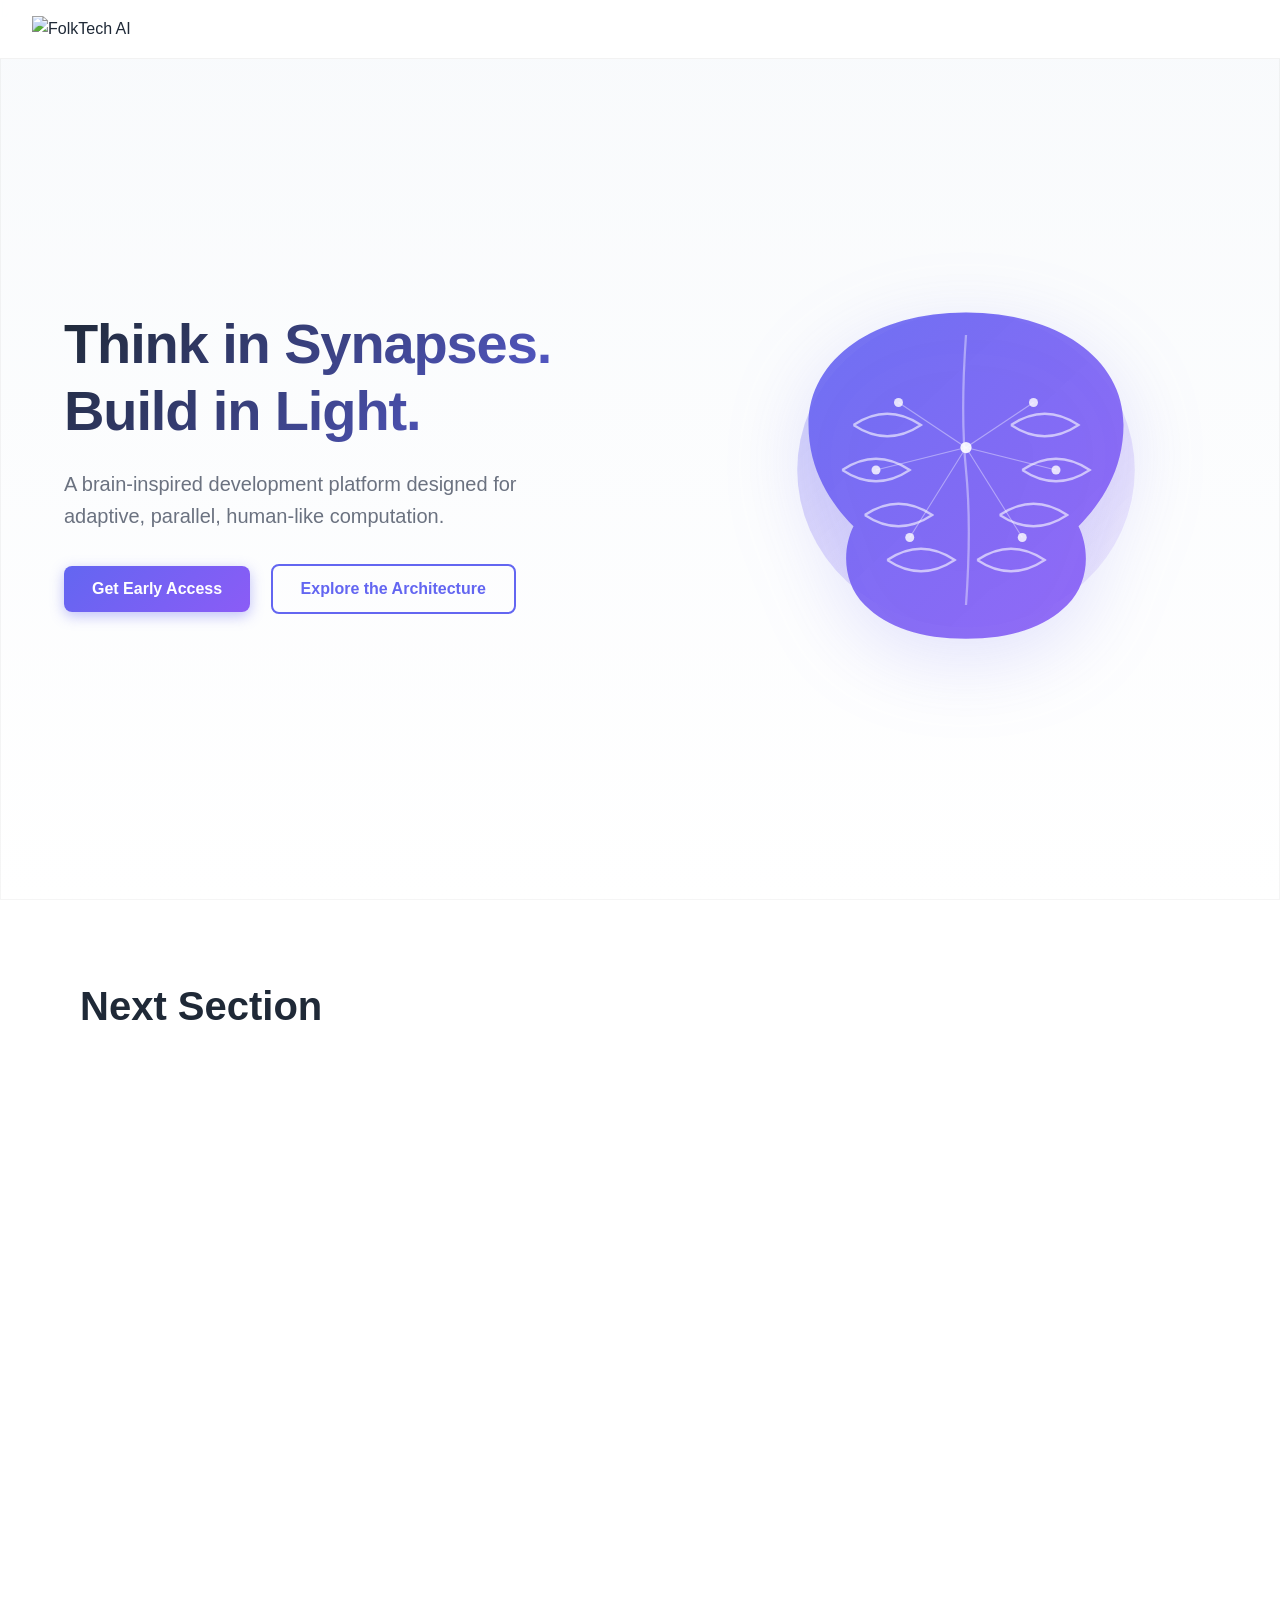
==== index.html @ 1ec1abdd "Initial setup of FolkTech AI landing page - Add index.html with hero section and navigation structur" ====
<!DOCTYPE html>
<html lang="en">
<head>
  <meta charset="UTF-8" />
  <meta name="viewport" content="width=device-width, initial-scale=1.0" />
  <title>FolkTech AI</title>

  <link rel="stylesheet" href="css/style.css">
  <link rel="stylesheet" href="css/hero-clean.css">
</head>
<body>

  <nav class="navbar">
    <img src="assets/images/logo.png" class="logo" alt="FolkTech AI">
  </nav>

  <section class="hero">
    <img
      src="assets/images/hero-bg.png"
      alt=""
      class="hero-bg-image"
    />

    <div class="hero-text">
      <h1>Think in Synapses. Build in Light.</h1>
      <p>
        A brain-inspired development platform designed for adaptive,
        parallel, human-like computation.
      </p>

      <button class="cta primary">Get Early Access</button>
      <button class="cta secondary">Explore the Architecture</button>
    </div>

    <div class="hero-brain">
      <object type="image/svg+xml" data="assets/svg/brain.svg"></object>
    </div>
  </section>

  <section style="height: 120vh; padding: 80px;">
    <h2>Next Section</h2>
  </section>

</body>
</html>
---- css/style.css ----
/* FolkTech AI - Base Styles */

* {
  margin: 0;
  padding: 0;
  box-sizing: border-box;
}

:root {
  --primary-color: #6366f1;
  --primary-hover: #4f46e5;
  --secondary-color: #8b5cf6;
  --text-color: #1f2937;
  --text-light: #6b7280;
  --bg-color: #ffffff;
  --bg-dark: #0f172a;
  --gradient-start: #6366f1;
  --gradient-end: #8b5cf6;
}

html {
  scroll-behavior: smooth;
}

body {
  font-family: -apple-system, BlinkMacSystemFont, 'Segoe UI', Roboto, Oxygen, Ubuntu, Cantarell, sans-serif;
  line-height: 1.6;
  color: var(--text-color);
  background: var(--bg-color);
}

/* Navbar */
.navbar {
  position: fixed;
  top: 0;
  left: 0;
  right: 0;
  z-index: 1000;
  padding: 1rem 2rem;
  background: rgba(255, 255, 255, 0.95);
  backdrop-filter: blur(10px);
  border-bottom: 1px solid rgba(0, 0, 0, 0.05);
}

.navbar .logo {
  height: 40px;
  width: auto;
}

/* CTA Buttons */
.cta {
  padding: 0.875rem 1.75rem;
  font-size: 1rem;
  font-weight: 600;
  border-radius: 8px;
  cursor: pointer;
  transition: all 0.2s ease;
  border: none;
}

.cta.primary {
  background: linear-gradient(135deg, var(--gradient-start), var(--gradient-end));
  color: white;
  box-shadow: 0 4px 14px rgba(99, 102, 241, 0.4);
}

.cta.primary:hover {
  transform: translateY(-2px);
  box-shadow: 0 6px 20px rgba(99, 102, 241, 0.5);
}

.cta.secondary {
  background: transparent;
  color: var(--primary-color);
  border: 2px solid var(--primary-color);
}

.cta.secondary:hover {
  background: var(--primary-color);
  color: white;
}

/* Typography */
h1 {
  font-size: 3.5rem;
  font-weight: 700;
  line-height: 1.2;
  letter-spacing: -0.02em;
}

h2 {
  font-size: 2.5rem;
  font-weight: 600;
  line-height: 1.3;
}

p {
  font-size: 1.125rem;
  color: var(--text-light);
}

/* Responsive */
@media (max-width: 768px) {
  h1 {
    font-size: 2.5rem;
  }

  h2 {
    font-size: 2rem;
  }

  .cta {
    padding: 0.75rem 1.5rem;
    font-size: 0.875rem;
  }
}
---- css/hero-clean.css ----
/* FolkTech AI - Hero Section Styles */

.hero {
  position: relative;
  min-height: 100vh;
  display: flex;
  align-items: center;
  justify-content: space-between;
  padding: 120px 5% 80px;
  overflow: hidden;
  background: linear-gradient(180deg, #f8fafc 0%, #ffffff 100%);
}

.hero-bg-image {
  position: absolute;
  top: 0;
  left: 0;
  width: 100%;
  height: 100%;
  object-fit: cover;
  opacity: 0.15;
  z-index: 0;
  pointer-events: none;
}

.hero-text {
  position: relative;
  z-index: 1;
  max-width: 600px;
  flex: 1;
}

.hero-text h1 {
  margin-bottom: 1.5rem;
  background: linear-gradient(135deg, #1f2937 0%, #6366f1 100%);
  -webkit-background-clip: text;
  -webkit-text-fill-color: transparent;
  background-clip: text;
}

.hero-text p {
  margin-bottom: 2rem;
  font-size: 1.25rem;
  max-width: 500px;
}

.hero-text .cta {
  margin-right: 1rem;
  margin-bottom: 1rem;
}

.hero-brain {
  position: relative;
  z-index: 1;
  flex: 1;
  display: flex;
  justify-content: center;
  align-items: center;
  max-width: 500px;
}

.hero-brain object {
  width: 100%;
  height: auto;
  max-width: 450px;
  filter: drop-shadow(0 20px 40px rgba(99, 102, 241, 0.2));
}

/* Responsive */
@media (max-width: 1024px) {
  .hero {
    flex-direction: column;
    text-align: center;
    padding: 100px 5% 60px;
  }

  .hero-text {
    max-width: 100%;
    margin-bottom: 3rem;
  }

  .hero-text p {
    margin-left: auto;
    margin-right: auto;
  }

  .hero-brain {
    max-width: 350px;
  }
}

@media (max-width: 768px) {
  .hero {
    min-height: auto;
    padding: 100px 5% 40px;
  }

  .hero-text h1 {
    font-size: 2.25rem;
  }

  .hero-text p {
    font-size: 1rem;
  }

  .hero-text .cta {
    display: block;
    width: 100%;
    margin-right: 0;
  }

  .hero-brain {
    max-width: 280px;
  }
}
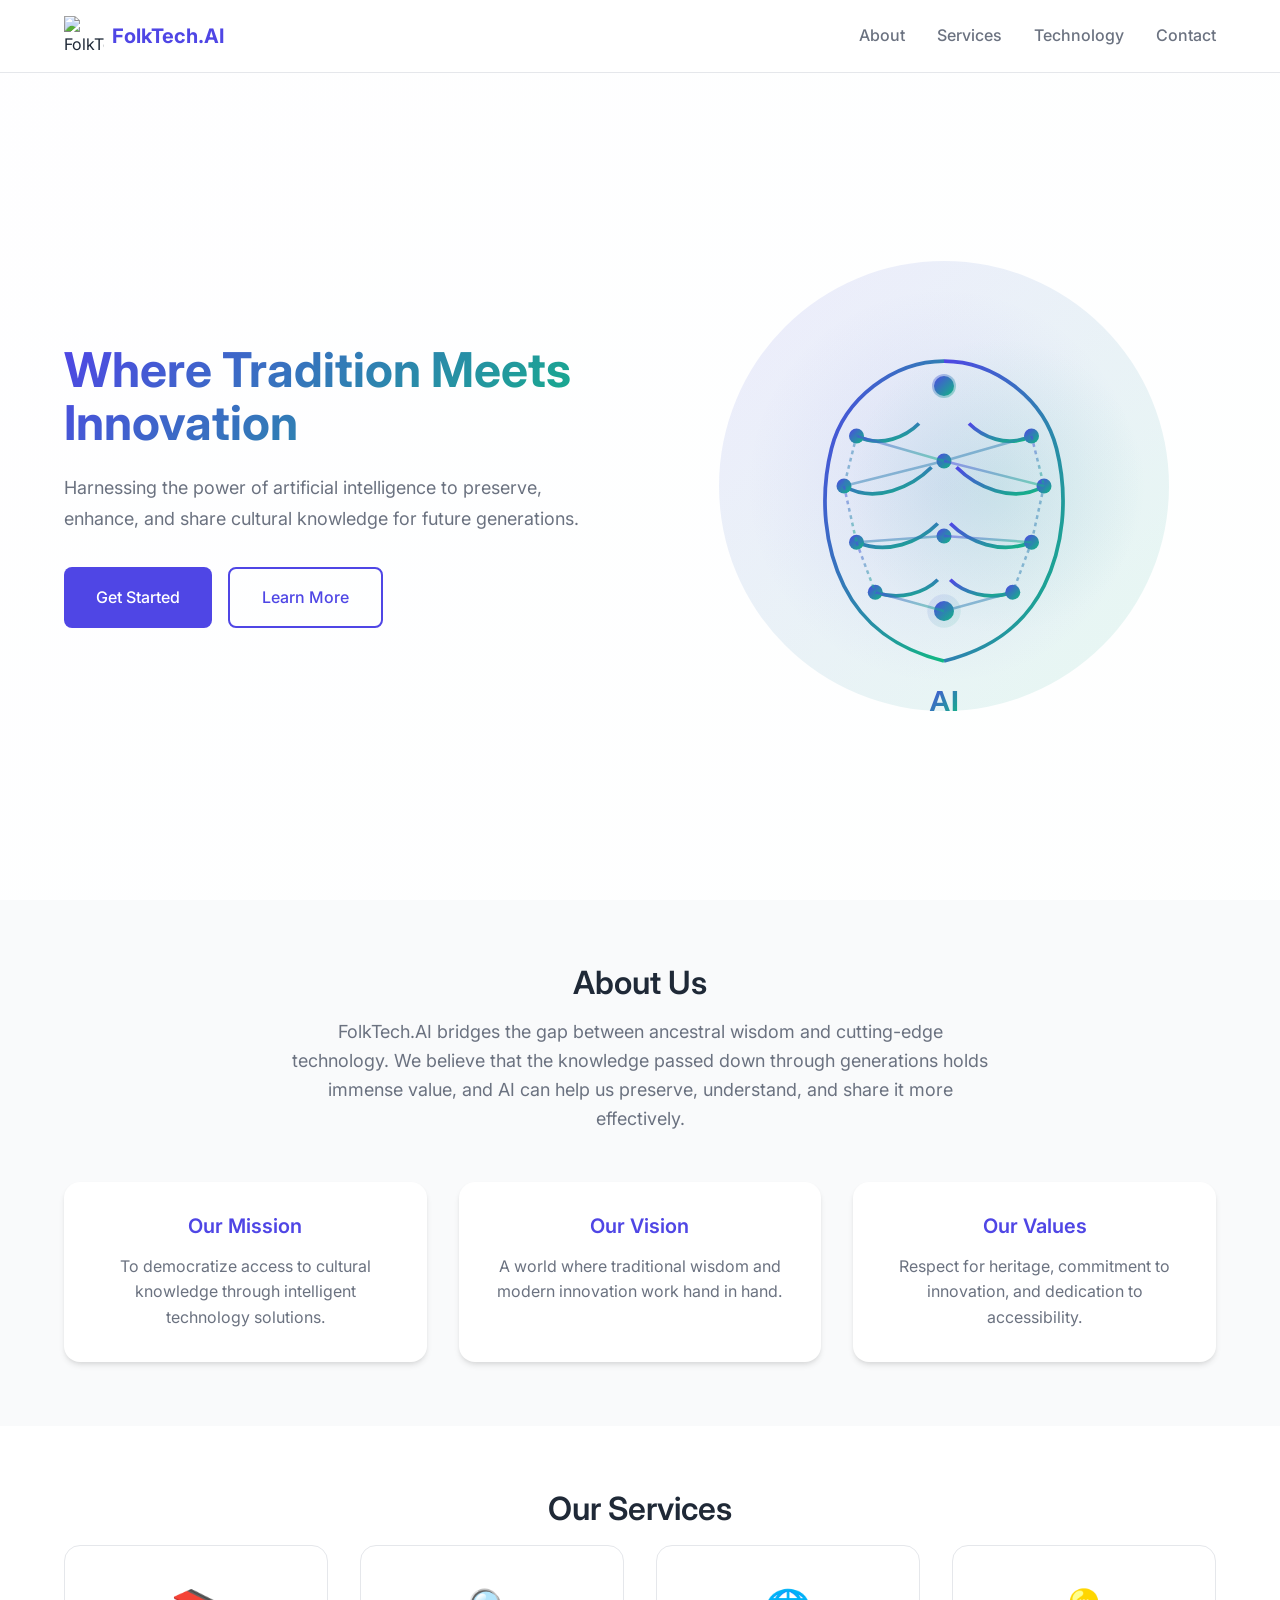
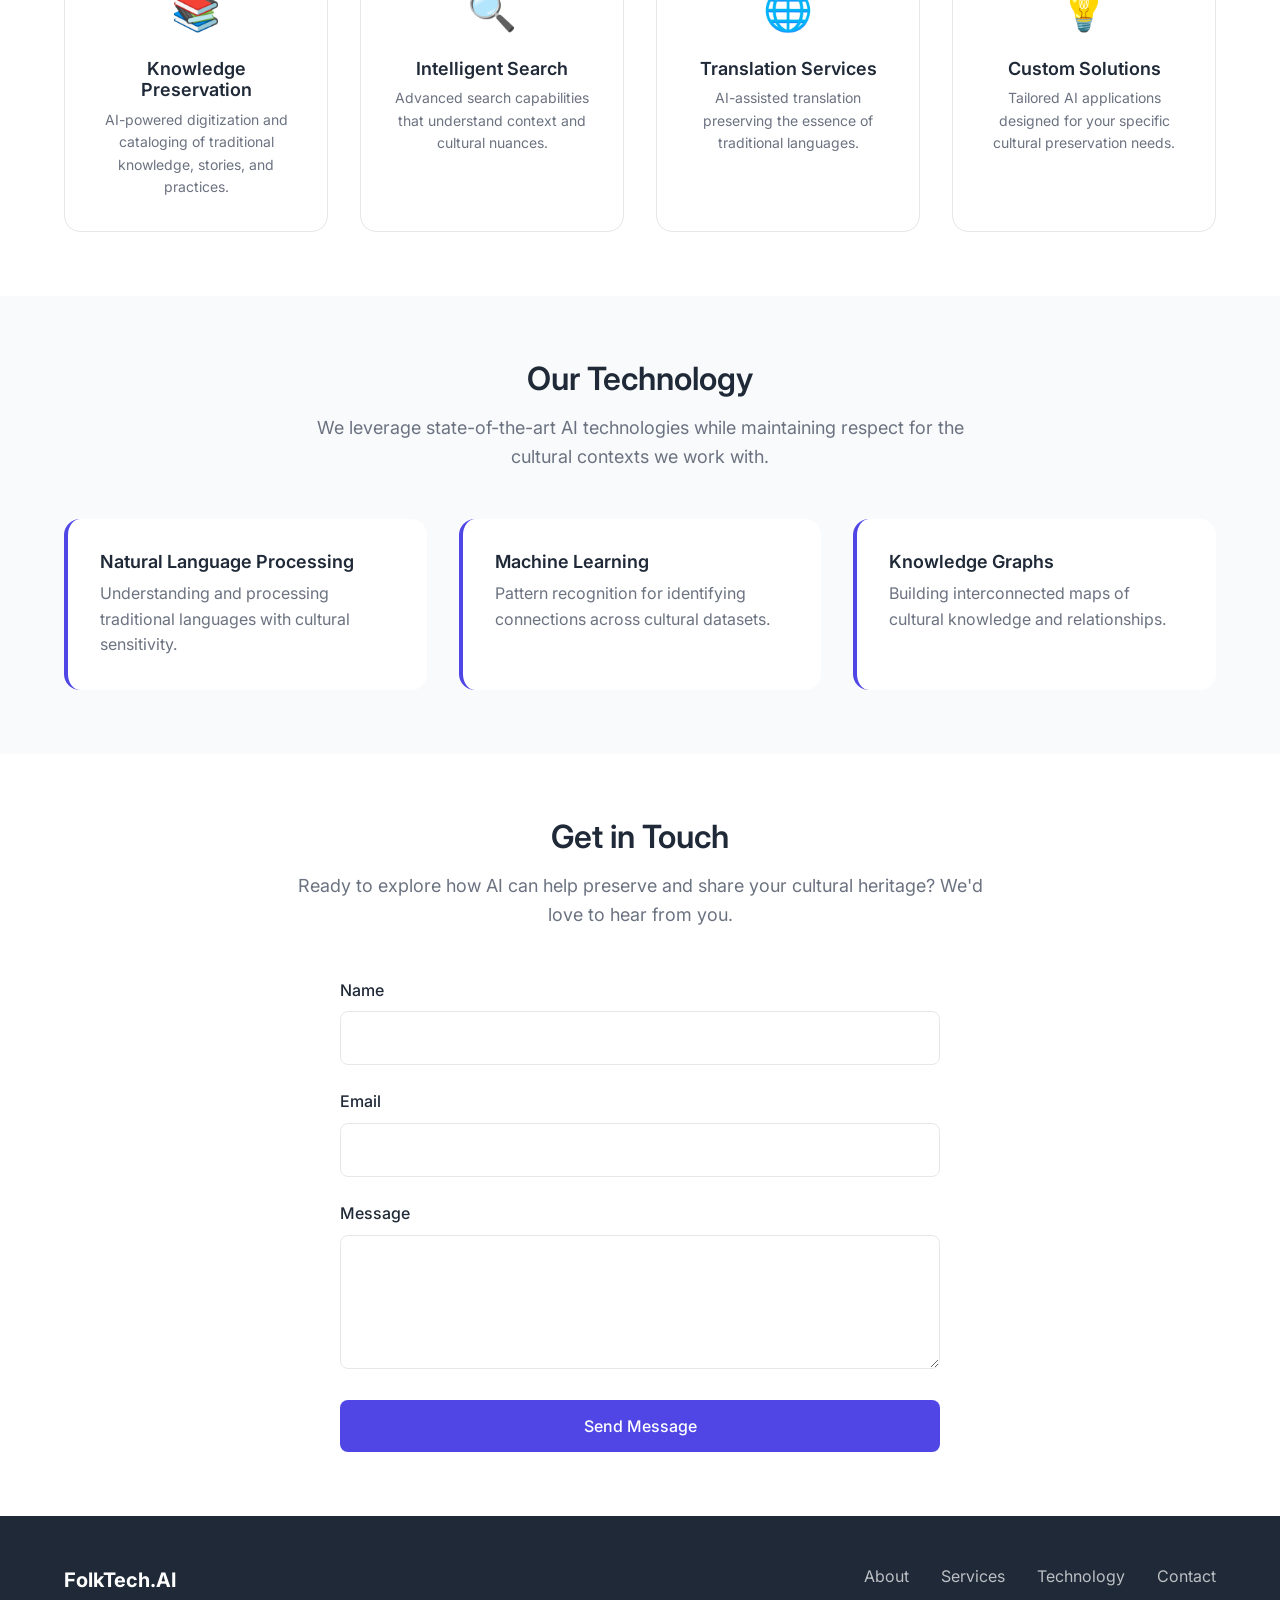
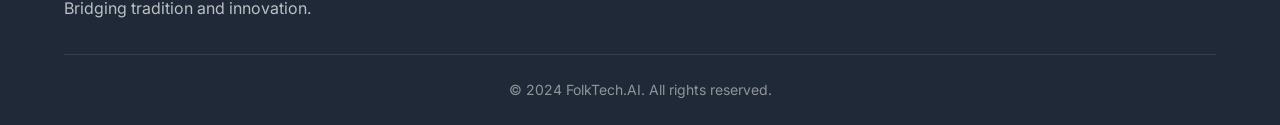
==== commit 643ebd61: "Merge Copilot branch with images and expanded site structure - Added hero-bg.png and logo.png images" ====
--- a/index.html
+++ b/index.html
@@ -1,45 +1,168 @@
 <!DOCTYPE html>
 <html lang="en">
 <head>
-  <meta charset="UTF-8" />
-  <meta name="viewport" content="width=device-width, initial-scale=1.0" />
-  <title>FolkTech AI</title>
-
-  <link rel="stylesheet" href="css/style.css">
-  <link rel="stylesheet" href="css/hero-clean.css">
+    <meta charset="UTF-8">
+    <meta name="viewport" content="width=device-width, initial-scale=1.0">
+    <meta name="description" content="FolkTech.AI - Bridging traditional wisdom with artificial intelligence">
+    <title>FolkTech.AI - Where Tradition Meets Innovation</title>
+    <link rel="stylesheet" href="css/style.css">
+    <link rel="stylesheet" href="css/hero-clean.css">
+    <link rel="preconnect" href="https://fonts.googleapis.com">
+    <link rel="preconnect" href="https://fonts.gstatic.com" crossorigin>
+    <link href="https://fonts.googleapis.com/css2?family=Inter:wght@300;400;500;600;700&display=swap" rel="stylesheet">
 </head>
 <body>
+    <header class="header">
+        <nav class="nav container">
+            <a href="/" class="logo">
+                <img src="assets/images/logo.png" alt="FolkTech.AI Logo" class="logo-img">
+                <span class="logo-text">FolkTech.AI</span>
+            </a>
+            <ul class="nav-links">
+                <li><a href="#about">About</a></li>
+                <li><a href="#services">Services</a></li>
+                <li><a href="#technology">Technology</a></li>
+                <li><a href="#contact">Contact</a></li>
+            </ul>
+            <button class="nav-toggle" aria-label="Toggle navigation">
+                <span></span>
+                <span></span>
+                <span></span>
+            </button>
+        </nav>
+    </header>
 
-  <nav class="navbar">
-    <img src="assets/images/logo.png" class="logo" alt="FolkTech AI">
-  </nav>
+    <main>
+        <section class="hero">
+            <div class="hero-bg"></div>
+            <div class="hero-content container">
+                <div class="hero-text">
+                    <h1 class="hero-title">Where Tradition Meets Innovation</h1>
+                    <p class="hero-subtitle">Harnessing the power of artificial intelligence to preserve, enhance, and share cultural knowledge for future generations.</p>
+                    <div class="hero-cta">
+                        <a href="#contact" class="btn btn-primary">Get Started</a>
+                        <a href="#about" class="btn btn-secondary">Learn More</a>
+                    </div>
+                </div>
+                <div class="hero-visual">
+                    <img src="assets/svg/brain.svg" alt="AI Brain Illustration" class="hero-illustration">
+                </div>
+            </div>
+        </section>
 
-  <section class="hero">
-    <img
-      src="assets/images/hero-bg.png"
-      alt=""
-      class="hero-bg-image"
-    />
+        <section id="about" class="section about">
+            <div class="container">
+                <h2 class="section-title">About Us</h2>
+                <p class="section-description">FolkTech.AI bridges the gap between ancestral wisdom and cutting-edge technology. We believe that the knowledge passed down through generations holds immense value, and AI can help us preserve, understand, and share it more effectively.</p>
+                <div class="about-grid">
+                    <div class="about-card">
+                        <h3>Our Mission</h3>
+                        <p>To democratize access to cultural knowledge through intelligent technology solutions.</p>
+                    </div>
+                    <div class="about-card">
+                        <h3>Our Vision</h3>
+                        <p>A world where traditional wisdom and modern innovation work hand in hand.</p>
+                    </div>
+                    <div class="about-card">
+                        <h3>Our Values</h3>
+                        <p>Respect for heritage, commitment to innovation, and dedication to accessibility.</p>
+                    </div>
+                </div>
+            </div>
+        </section>
 
-    <div class="hero-text">
-      <h1>Think in Synapses. Build in Light.</h1>
-      <p>
-        A brain-inspired development platform designed for adaptive,
-        parallel, human-like computation.
-      </p>
+        <section id="services" class="section services">
+            <div class="container">
+                <h2 class="section-title">Our Services</h2>
+                <div class="services-grid">
+                    <div class="service-card">
+                        <div class="service-icon">📚</div>
+                        <h3>Knowledge Preservation</h3>
+                        <p>AI-powered digitization and cataloging of traditional knowledge, stories, and practices.</p>
+                    </div>
+                    <div class="service-card">
+                        <div class="service-icon">🔍</div>
+                        <h3>Intelligent Search</h3>
+                        <p>Advanced search capabilities that understand context and cultural nuances.</p>
+                    </div>
+                    <div class="service-card">
+                        <div class="service-icon">🌐</div>
+                        <h3>Translation Services</h3>
+                        <p>AI-assisted translation preserving the essence of traditional languages.</p>
+                    </div>
+                    <div class="service-card">
+                        <div class="service-icon">💡</div>
+                        <h3>Custom Solutions</h3>
+                        <p>Tailored AI applications designed for your specific cultural preservation needs.</p>
+                    </div>
+                </div>
+            </div>
+        </section>
 
-      <button class="cta primary">Get Early Access</button>
-      <button class="cta secondary">Explore the Architecture</button>
-    </div>
+        <section id="technology" class="section technology">
+            <div class="container">
+                <h2 class="section-title">Our Technology</h2>
+                <p class="section-description">We leverage state-of-the-art AI technologies while maintaining respect for the cultural contexts we work with.</p>
+                <div class="tech-features">
+                    <div class="tech-feature">
+                        <h3>Natural Language Processing</h3>
+                        <p>Understanding and processing traditional languages with cultural sensitivity.</p>
+                    </div>
+                    <div class="tech-feature">
+                        <h3>Machine Learning</h3>
+                        <p>Pattern recognition for identifying connections across cultural datasets.</p>
+                    </div>
+                    <div class="tech-feature">
+                        <h3>Knowledge Graphs</h3>
+                        <p>Building interconnected maps of cultural knowledge and relationships.</p>
+                    </div>
+                </div>
+            </div>
+        </section>
 
-    <div class="hero-brain">
-      <object type="image/svg+xml" data="assets/svg/brain.svg"></object>
-    </div>
-  </section>
+        <section id="contact" class="section contact">
+            <div class="container">
+                <h2 class="section-title">Get in Touch</h2>
+                <p class="section-description">Ready to explore how AI can help preserve and share your cultural heritage? We'd love to hear from you.</p>
+                <form class="contact-form" id="contactForm">
+                    <div class="form-group">
+                        <label for="name">Name</label>
+                        <input type="text" id="name" name="name" required>
+                    </div>
+                    <div class="form-group">
+                        <label for="email">Email</label>
+                        <input type="email" id="email" name="email" required>
+                    </div>
+                    <div class="form-group">
+                        <label for="message">Message</label>
+                        <textarea id="message" name="message" rows="5" required></textarea>
+                    </div>
+                    <button type="submit" class="btn btn-primary">Send Message</button>
+                </form>
+            </div>
+        </section>
+    </main>
 
-  <section style="height: 120vh; padding: 80px;">
-    <h2>Next Section</h2>
-  </section>
+    <footer class="footer">
+        <div class="container">
+            <div class="footer-content">
+                <div class="footer-brand">
+                    <span class="logo-text">FolkTech.AI</span>
+                    <p>Bridging tradition and innovation.</p>
+                </div>
+                <div class="footer-links">
+                    <a href="#about">About</a>
+                    <a href="#services">Services</a>
+                    <a href="#technology">Technology</a>
+                    <a href="#contact">Contact</a>
+                </div>
+            </div>
+            <div class="footer-bottom">
+                <p>&copy; 2024 FolkTech.AI. All rights reserved.</p>
+            </div>
+        </div>
+    </footer>
 
+    <script src="js/main.js"></script>
 </body>
 </html>
--- a/css/style.css
+++ b/css/style.css
@@ -1,116 +1,485 @@
-/* FolkTech AI - Base Styles */
-
-* {
-  margin: 0;
-  padding: 0;
-  box-sizing: border-box;
-}
-
+/* ========================================
+   CSS Variables & Reset
+   ======================================== */
 :root {
-  --primary-color: #6366f1;
-  --primary-hover: #4f46e5;
-  --secondary-color: #8b5cf6;
-  --text-color: #1f2937;
-  --text-light: #6b7280;
-  --bg-color: #ffffff;
-  --bg-dark: #0f172a;
-  --gradient-start: #6366f1;
-  --gradient-end: #8b5cf6;
+    --color-primary: #4F46E5;
+    --color-primary-dark: #4338CA;
+    --color-secondary: #10B981;
+    --color-accent: #F59E0B;
+    --color-text: #1F2937;
+    --color-text-light: #6B7280;
+    --color-background: #FFFFFF;
+    --color-background-alt: #F9FAFB;
+    --color-border: #E5E7EB;
+
+    --font-family: 'Inter', -apple-system, BlinkMacSystemFont, 'Segoe UI', Roboto, sans-serif;
+    --font-size-base: 16px;
+    --font-size-sm: 0.875rem;
+    --font-size-lg: 1.125rem;
+    --font-size-xl: 1.25rem;
+    --font-size-2xl: 1.5rem;
+    --font-size-3xl: 2rem;
+    --font-size-4xl: 2.5rem;
+    --font-size-5xl: 3rem;
+
+    --spacing-xs: 0.25rem;
+    --spacing-sm: 0.5rem;
+    --spacing-md: 1rem;
+    --spacing-lg: 1.5rem;
+    --spacing-xl: 2rem;
+    --spacing-2xl: 3rem;
+    --spacing-3xl: 4rem;
+
+    --border-radius-sm: 0.25rem;
+    --border-radius-md: 0.5rem;
+    --border-radius-lg: 1rem;
+    --border-radius-full: 9999px;
+
+    --shadow-sm: 0 1px 2px 0 rgba(0, 0, 0, 0.05);
+    --shadow-md: 0 4px 6px -1px rgba(0, 0, 0, 0.1), 0 2px 4px -1px rgba(0, 0, 0, 0.06);
+    --shadow-lg: 0 10px 15px -3px rgba(0, 0, 0, 0.1), 0 4px 6px -2px rgba(0, 0, 0, 0.05);
+    --shadow-xl: 0 20px 25px -5px rgba(0, 0, 0, 0.1), 0 10px 10px -5px rgba(0, 0, 0, 0.04);
+
+    --transition-fast: 150ms ease;
+    --transition-normal: 250ms ease;
+    --transition-slow: 350ms ease;
+
+    --max-width: 1200px;
+}
+
+/* Reset */
+*,
+*::before,
+*::after {
+    box-sizing: border-box;
+    margin: 0;
+    padding: 0;
 }
 
 html {
-  scroll-behavior: smooth;
+    font-size: var(--font-size-base);
+    scroll-behavior: smooth;
 }
 
 body {
-  font-family: -apple-system, BlinkMacSystemFont, 'Segoe UI', Roboto, Oxygen, Ubuntu, Cantarell, sans-serif;
-  line-height: 1.6;
-  color: var(--text-color);
-  background: var(--bg-color);
-}
-
-/* Navbar */
-.navbar {
-  position: fixed;
-  top: 0;
-  left: 0;
-  right: 0;
-  z-index: 1000;
-  padding: 1rem 2rem;
-  background: rgba(255, 255, 255, 0.95);
-  backdrop-filter: blur(10px);
-  border-bottom: 1px solid rgba(0, 0, 0, 0.05);
-}
-
-.navbar .logo {
-  height: 40px;
-  width: auto;
-}
-
-/* CTA Buttons */
-.cta {
-  padding: 0.875rem 1.75rem;
-  font-size: 1rem;
-  font-weight: 600;
-  border-radius: 8px;
-  cursor: pointer;
-  transition: all 0.2s ease;
-  border: none;
-}
-
-.cta.primary {
-  background: linear-gradient(135deg, var(--gradient-start), var(--gradient-end));
-  color: white;
-  box-shadow: 0 4px 14px rgba(99, 102, 241, 0.4);
-}
-
-.cta.primary:hover {
-  transform: translateY(-2px);
-  box-shadow: 0 6px 20px rgba(99, 102, 241, 0.5);
-}
-
-.cta.secondary {
-  background: transparent;
-  color: var(--primary-color);
-  border: 2px solid var(--primary-color);
-}
-
-.cta.secondary:hover {
-  background: var(--primary-color);
-  color: white;
-}
-
-/* Typography */
-h1 {
-  font-size: 3.5rem;
-  font-weight: 700;
-  line-height: 1.2;
-  letter-spacing: -0.02em;
-}
-
-h2 {
-  font-size: 2.5rem;
-  font-weight: 600;
-  line-height: 1.3;
-}
-
-p {
-  font-size: 1.125rem;
-  color: var(--text-light);
-}
-
-/* Responsive */
+    font-family: var(--font-family);
+    color: var(--color-text);
+    background-color: var(--color-background);
+    line-height: 1.6;
+    -webkit-font-smoothing: antialiased;
+    -moz-osx-font-smoothing: grayscale;
+}
+
+img {
+    max-width: 100%;
+    height: auto;
+    display: block;
+}
+
+a {
+    color: inherit;
+    text-decoration: none;
+}
+
+ul {
+    list-style: none;
+}
+
+button {
+    font-family: inherit;
+    cursor: pointer;
+    border: none;
+    background: none;
+}
+
+input,
+textarea {
+    font-family: inherit;
+    font-size: inherit;
+}
+
+/* ========================================
+   Layout
+   ======================================== */
+.container {
+    width: 100%;
+    max-width: var(--max-width);
+    margin: 0 auto;
+    padding: 0 var(--spacing-lg);
+}
+
+.section {
+    padding: var(--spacing-3xl) 0;
+}
+
+/* ========================================
+   Typography
+   ======================================== */
+h1, h2, h3, h4, h5, h6 {
+    font-weight: 600;
+    line-height: 1.2;
+    color: var(--color-text);
+}
+
+.section-title {
+    font-size: var(--font-size-3xl);
+    text-align: center;
+    margin-bottom: var(--spacing-md);
+}
+
+.section-description {
+    font-size: var(--font-size-lg);
+    color: var(--color-text-light);
+    text-align: center;
+    max-width: 700px;
+    margin: 0 auto var(--spacing-2xl);
+}
+
+/* ========================================
+   Header & Navigation
+   ======================================== */
+.header {
+    position: fixed;
+    top: 0;
+    left: 0;
+    right: 0;
+    background-color: rgba(255, 255, 255, 0.95);
+    backdrop-filter: blur(10px);
+    z-index: 1000;
+    border-bottom: 1px solid var(--color-border);
+}
+
+.nav {
+    display: flex;
+    align-items: center;
+    justify-content: space-between;
+    height: 72px;
+}
+
+.logo {
+    display: flex;
+    align-items: center;
+    gap: var(--spacing-sm);
+}
+
+.logo-img {
+    width: 40px;
+    height: 40px;
+}
+
+.logo-text {
+    font-size: var(--font-size-xl);
+    font-weight: 700;
+    color: var(--color-primary);
+}
+
+.nav-links {
+    display: flex;
+    gap: var(--spacing-xl);
+}
+
+.nav-links a {
+    font-weight: 500;
+    color: var(--color-text-light);
+    transition: color var(--transition-fast);
+}
+
+.nav-links a:hover {
+    color: var(--color-primary);
+}
+
+.nav-toggle {
+    display: none;
+    flex-direction: column;
+    gap: 5px;
+    padding: var(--spacing-sm);
+}
+
+.nav-toggle span {
+    display: block;
+    width: 24px;
+    height: 2px;
+    background-color: var(--color-text);
+    transition: all var(--transition-fast);
+}
+
+/* ========================================
+   Buttons
+   ======================================== */
+.btn {
+    display: inline-flex;
+    align-items: center;
+    justify-content: center;
+    padding: var(--spacing-sm) var(--spacing-lg);
+    font-size: var(--font-size-base);
+    font-weight: 500;
+    border-radius: var(--border-radius-md);
+    transition: all var(--transition-fast);
+}
+
+.btn-primary {
+    background-color: var(--color-primary);
+    color: white;
+}
+
+.btn-primary:hover {
+    background-color: var(--color-primary-dark);
+    transform: translateY(-1px);
+    box-shadow: var(--shadow-md);
+}
+
+.btn-secondary {
+    background-color: transparent;
+    color: var(--color-primary);
+    border: 2px solid var(--color-primary);
+}
+
+.btn-secondary:hover {
+    background-color: var(--color-primary);
+    color: white;
+}
+
+/* ========================================
+   About Section
+   ======================================== */
+.about {
+    background-color: var(--color-background-alt);
+}
+
+.about-grid {
+    display: grid;
+    grid-template-columns: repeat(auto-fit, minmax(280px, 1fr));
+    gap: var(--spacing-xl);
+}
+
+.about-card {
+    background-color: var(--color-background);
+    padding: var(--spacing-xl);
+    border-radius: var(--border-radius-lg);
+    box-shadow: var(--shadow-md);
+    text-align: center;
+}
+
+.about-card h3 {
+    font-size: var(--font-size-xl);
+    margin-bottom: var(--spacing-md);
+    color: var(--color-primary);
+}
+
+.about-card p {
+    color: var(--color-text-light);
+}
+
+/* ========================================
+   Services Section
+   ======================================== */
+.services-grid {
+    display: grid;
+    grid-template-columns: repeat(auto-fit, minmax(250px, 1fr));
+    gap: var(--spacing-xl);
+}
+
+.service-card {
+    padding: var(--spacing-xl);
+    border-radius: var(--border-radius-lg);
+    border: 1px solid var(--color-border);
+    text-align: center;
+    transition: all var(--transition-normal);
+}
+
+.service-card:hover {
+    border-color: var(--color-primary);
+    box-shadow: var(--shadow-lg);
+    transform: translateY(-4px);
+}
+
+.service-icon {
+    font-size: var(--font-size-4xl);
+    margin-bottom: var(--spacing-md);
+}
+
+.service-card h3 {
+    font-size: var(--font-size-lg);
+    margin-bottom: var(--spacing-sm);
+}
+
+.service-card p {
+    font-size: var(--font-size-sm);
+    color: var(--color-text-light);
+}
+
+/* ========================================
+   Technology Section
+   ======================================== */
+.technology {
+    background-color: var(--color-background-alt);
+}
+
+.tech-features {
+    display: grid;
+    grid-template-columns: repeat(auto-fit, minmax(300px, 1fr));
+    gap: var(--spacing-xl);
+}
+
+.tech-feature {
+    padding: var(--spacing-xl);
+    background-color: var(--color-background);
+    border-radius: var(--border-radius-lg);
+    border-left: 4px solid var(--color-primary);
+}
+
+.tech-feature h3 {
+    font-size: var(--font-size-lg);
+    margin-bottom: var(--spacing-sm);
+}
+
+.tech-feature p {
+    color: var(--color-text-light);
+}
+
+/* ========================================
+   Contact Section
+   ======================================== */
+.contact-form {
+    max-width: 600px;
+    margin: 0 auto;
+}
+
+.form-group {
+    margin-bottom: var(--spacing-lg);
+}
+
+.form-group label {
+    display: block;
+    font-weight: 500;
+    margin-bottom: var(--spacing-sm);
+}
+
+.form-group input,
+.form-group textarea {
+    width: 100%;
+    padding: var(--spacing-md);
+    border: 1px solid var(--color-border);
+    border-radius: var(--border-radius-md);
+    transition: border-color var(--transition-fast), box-shadow var(--transition-fast);
+}
+
+.form-group input:focus,
+.form-group textarea:focus {
+    outline: none;
+    border-color: var(--color-primary);
+    box-shadow: 0 0 0 3px rgba(79, 70, 229, 0.1);
+}
+
+.contact-form .btn {
+    width: 100%;
+    padding: var(--spacing-md);
+}
+
+/* ========================================
+   Footer
+   ======================================== */
+.footer {
+    background-color: var(--color-text);
+    color: white;
+    padding: var(--spacing-2xl) 0 var(--spacing-lg);
+}
+
+.footer-content {
+    display: flex;
+    justify-content: space-between;
+    align-items: flex-start;
+    flex-wrap: wrap;
+    gap: var(--spacing-xl);
+    padding-bottom: var(--spacing-xl);
+    border-bottom: 1px solid rgba(255, 255, 255, 0.1);
+}
+
+.footer-brand .logo-text {
+    color: white;
+    margin-bottom: var(--spacing-sm);
+}
+
+.footer-brand p {
+    color: rgba(255, 255, 255, 0.7);
+}
+
+.footer-links {
+    display: flex;
+    gap: var(--spacing-xl);
+}
+
+.footer-links a {
+    color: rgba(255, 255, 255, 0.7);
+    transition: color var(--transition-fast);
+}
+
+.footer-links a:hover {
+    color: white;
+}
+
+.footer-bottom {
+    padding-top: var(--spacing-lg);
+    text-align: center;
+    color: rgba(255, 255, 255, 0.5);
+    font-size: var(--font-size-sm);
+}
+
+/* ========================================
+   Responsive Design
+   ======================================== */
 @media (max-width: 768px) {
-  h1 {
-    font-size: 2.5rem;
-  }
-
-  h2 {
-    font-size: 2rem;
-  }
-
-  .cta {
-    padding: 0.75rem 1.5rem;
-    font-size: 0.875rem;
-  }
-}
+    :root {
+        --font-size-3xl: 1.75rem;
+        --font-size-4xl: 2rem;
+        --font-size-5xl: 2.5rem;
+    }
+
+    .nav-links {
+        display: none;
+        position: absolute;
+        top: 100%;
+        left: 0;
+        right: 0;
+        flex-direction: column;
+        background-color: white;
+        padding: var(--spacing-lg);
+        gap: var(--spacing-md);
+        border-bottom: 1px solid var(--color-border);
+    }
+
+    .nav-links.active {
+        display: flex;
+    }
+
+    .nav-toggle {
+        display: flex;
+    }
+
+    .footer-content {
+        flex-direction: column;
+        text-align: center;
+    }
+
+    .footer-links {
+        justify-content: center;
+    }
+}
+
+@media (max-width: 480px) {
+    .container {
+        padding: 0 var(--spacing-md);
+    }
+
+    .section {
+        padding: var(--spacing-2xl) 0;
+    }
+
+    .hero-cta {
+        flex-direction: column;
+    }
+
+    .hero-cta .btn {
+        width: 100%;
+    }
+}
--- a/css/hero-clean.css
+++ b/css/hero-clean.css
@@ -1,115 +1,192 @@
-/* FolkTech AI - Hero Section Styles */
+/* ========================================
+   Hero Section - Clean Design
+   ======================================== */
 
 .hero {
-  position: relative;
-  min-height: 100vh;
-  display: flex;
-  align-items: center;
-  justify-content: space-between;
-  padding: 120px 5% 80px;
-  overflow: hidden;
-  background: linear-gradient(180deg, #f8fafc 0%, #ffffff 100%);
+    position: relative;
+    min-height: 100vh;
+    display: flex;
+    align-items: center;
+    padding-top: 72px; /* Header height */
+    overflow: hidden;
 }
 
-.hero-bg-image {
-  position: absolute;
-  top: 0;
-  left: 0;
-  width: 100%;
-  height: 100%;
-  object-fit: cover;
-  opacity: 0.15;
-  z-index: 0;
-  pointer-events: none;
+.hero-bg {
+    position: absolute;
+    top: 0;
+    left: 0;
+    right: 0;
+    bottom: 0;
+    background-image: url('../assets/images/hero-bg.png');
+    background-size: cover;
+    background-position: center;
+    background-repeat: no-repeat;
+    opacity: 0.1;
+    z-index: -1;
+}
+
+.hero-bg::before {
+    content: '';
+    position: absolute;
+    top: 0;
+    left: 0;
+    right: 0;
+    bottom: 0;
+    background: linear-gradient(
+        135deg,
+        rgba(79, 70, 229, 0.05) 0%,
+        rgba(16, 185, 129, 0.05) 100%
+    );
+}
+
+.hero-content {
+    display: grid;
+    grid-template-columns: 1fr 1fr;
+    gap: var(--spacing-3xl);
+    align-items: center;
 }
 
 .hero-text {
-  position: relative;
-  z-index: 1;
-  max-width: 600px;
-  flex: 1;
+    max-width: 600px;
 }
 
-.hero-text h1 {
-  margin-bottom: 1.5rem;
-  background: linear-gradient(135deg, #1f2937 0%, #6366f1 100%);
-  -webkit-background-clip: text;
-  -webkit-text-fill-color: transparent;
-  background-clip: text;
+.hero-title {
+    font-size: var(--font-size-5xl);
+    font-weight: 700;
+    line-height: 1.1;
+    margin-bottom: var(--spacing-lg);
+    background: linear-gradient(135deg, var(--color-primary) 0%, var(--color-secondary) 100%);
+    -webkit-background-clip: text;
+    -webkit-text-fill-color: transparent;
+    background-clip: text;
 }
 
-.hero-text p {
-  margin-bottom: 2rem;
-  font-size: 1.25rem;
-  max-width: 500px;
+.hero-subtitle {
+    font-size: var(--font-size-lg);
+    color: var(--color-text-light);
+    margin-bottom: var(--spacing-xl);
+    line-height: 1.7;
 }
 
-.hero-text .cta {
-  margin-right: 1rem;
-  margin-bottom: 1rem;
+.hero-cta {
+    display: flex;
+    gap: var(--spacing-md);
+    flex-wrap: wrap;
 }
 
-.hero-brain {
-  position: relative;
-  z-index: 1;
-  flex: 1;
-  display: flex;
-  justify-content: center;
-  align-items: center;
-  max-width: 500px;
+.hero-cta .btn {
+    padding: var(--spacing-md) var(--spacing-xl);
+    font-size: var(--font-size-base);
 }
 
-.hero-brain object {
-  width: 100%;
-  height: auto;
-  max-width: 450px;
-  filter: drop-shadow(0 20px 40px rgba(99, 102, 241, 0.2));
+/* Hero Visual */
+.hero-visual {
+    display: flex;
+    justify-content: center;
+    align-items: center;
+    position: relative;
 }
 
-/* Responsive */
-@media (max-width: 1024px) {
-  .hero {
-    flex-direction: column;
-    text-align: center;
-    padding: 100px 5% 60px;
-  }
+.hero-illustration {
+    width: 100%;
+    max-width: 500px;
+    height: auto;
+    animation: float 6s ease-in-out infinite;
+}
 
-  .hero-text {
-    max-width: 100%;
-    margin-bottom: 3rem;
-  }
+@keyframes float {
+    0%, 100% {
+        transform: translateY(0);
+    }
+    50% {
+        transform: translateY(-20px);
+    }
+}
 
-  .hero-text p {
-    margin-left: auto;
-    margin-right: auto;
-  }
+/* Decorative Elements */
+.hero-visual::before {
+    content: '';
+    position: absolute;
+    width: 400px;
+    height: 400px;
+    border-radius: 50%;
+    background: radial-gradient(
+        circle,
+        rgba(79, 70, 229, 0.1) 0%,
+        transparent 70%
+    );
+    z-index: -1;
+}
 
-  .hero-brain {
-    max-width: 350px;
-  }
+.hero-visual::after {
+    content: '';
+    position: absolute;
+    width: 300px;
+    height: 300px;
+    border-radius: 50%;
+    background: radial-gradient(
+        circle,
+        rgba(16, 185, 129, 0.1) 0%,
+        transparent 70%
+    );
+    top: 50%;
+    left: 60%;
+    transform: translate(-50%, -50%);
+    z-index: -1;
+}
+
+/* Responsive Adjustments */
+@media (max-width: 992px) {
+    .hero-content {
+        grid-template-columns: 1fr;
+        text-align: center;
+        gap: var(--spacing-2xl);
+    }
+
+    .hero-text {
+        max-width: 100%;
+        order: 1;
+    }
+
+    .hero-visual {
+        order: 0;
+    }
+
+    .hero-illustration {
+        max-width: 350px;
+    }
+
+    .hero-cta {
+        justify-content: center;
+    }
 }
 
 @media (max-width: 768px) {
-  .hero {
-    min-height: auto;
-    padding: 100px 5% 40px;
-  }
+    .hero {
+        min-height: auto;
+        padding-top: calc(72px + var(--spacing-2xl));
+        padding-bottom: var(--spacing-2xl);
+    }
 
-  .hero-text h1 {
-    font-size: 2.25rem;
-  }
+    .hero-title {
+        font-size: var(--font-size-4xl);
+    }
 
-  .hero-text p {
-    font-size: 1rem;
-  }
+    .hero-illustration {
+        max-width: 280px;
+    }
+}
 
-  .hero-text .cta {
-    display: block;
-    width: 100%;
-    margin-right: 0;
-  }
+@media (max-width: 480px) {
+    .hero-title {
+        font-size: var(--font-size-3xl);
+    }
 
-  .hero-brain {
-    max-width: 280px;
-  }
+    .hero-subtitle {
+        font-size: var(--font-size-base);
+    }
+
+    .hero-illustration {
+        max-width: 220px;
+    }
 }
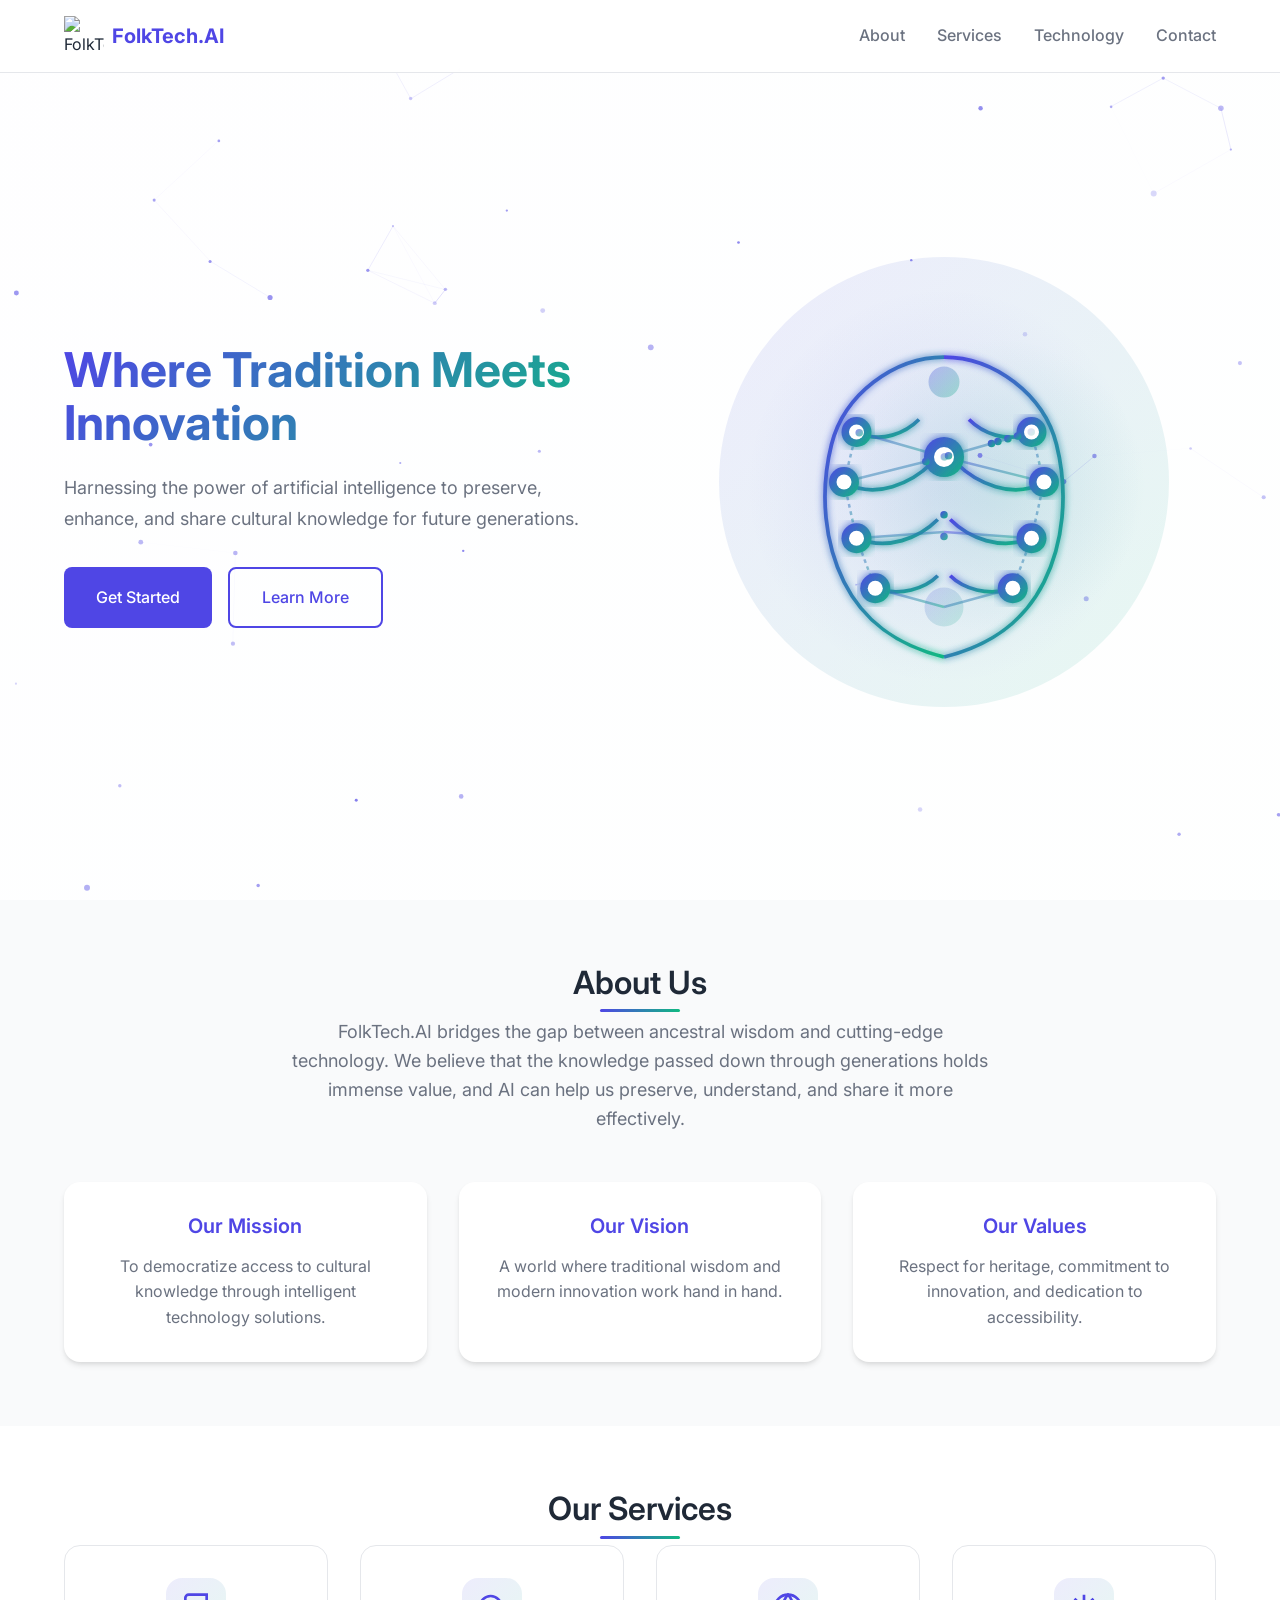
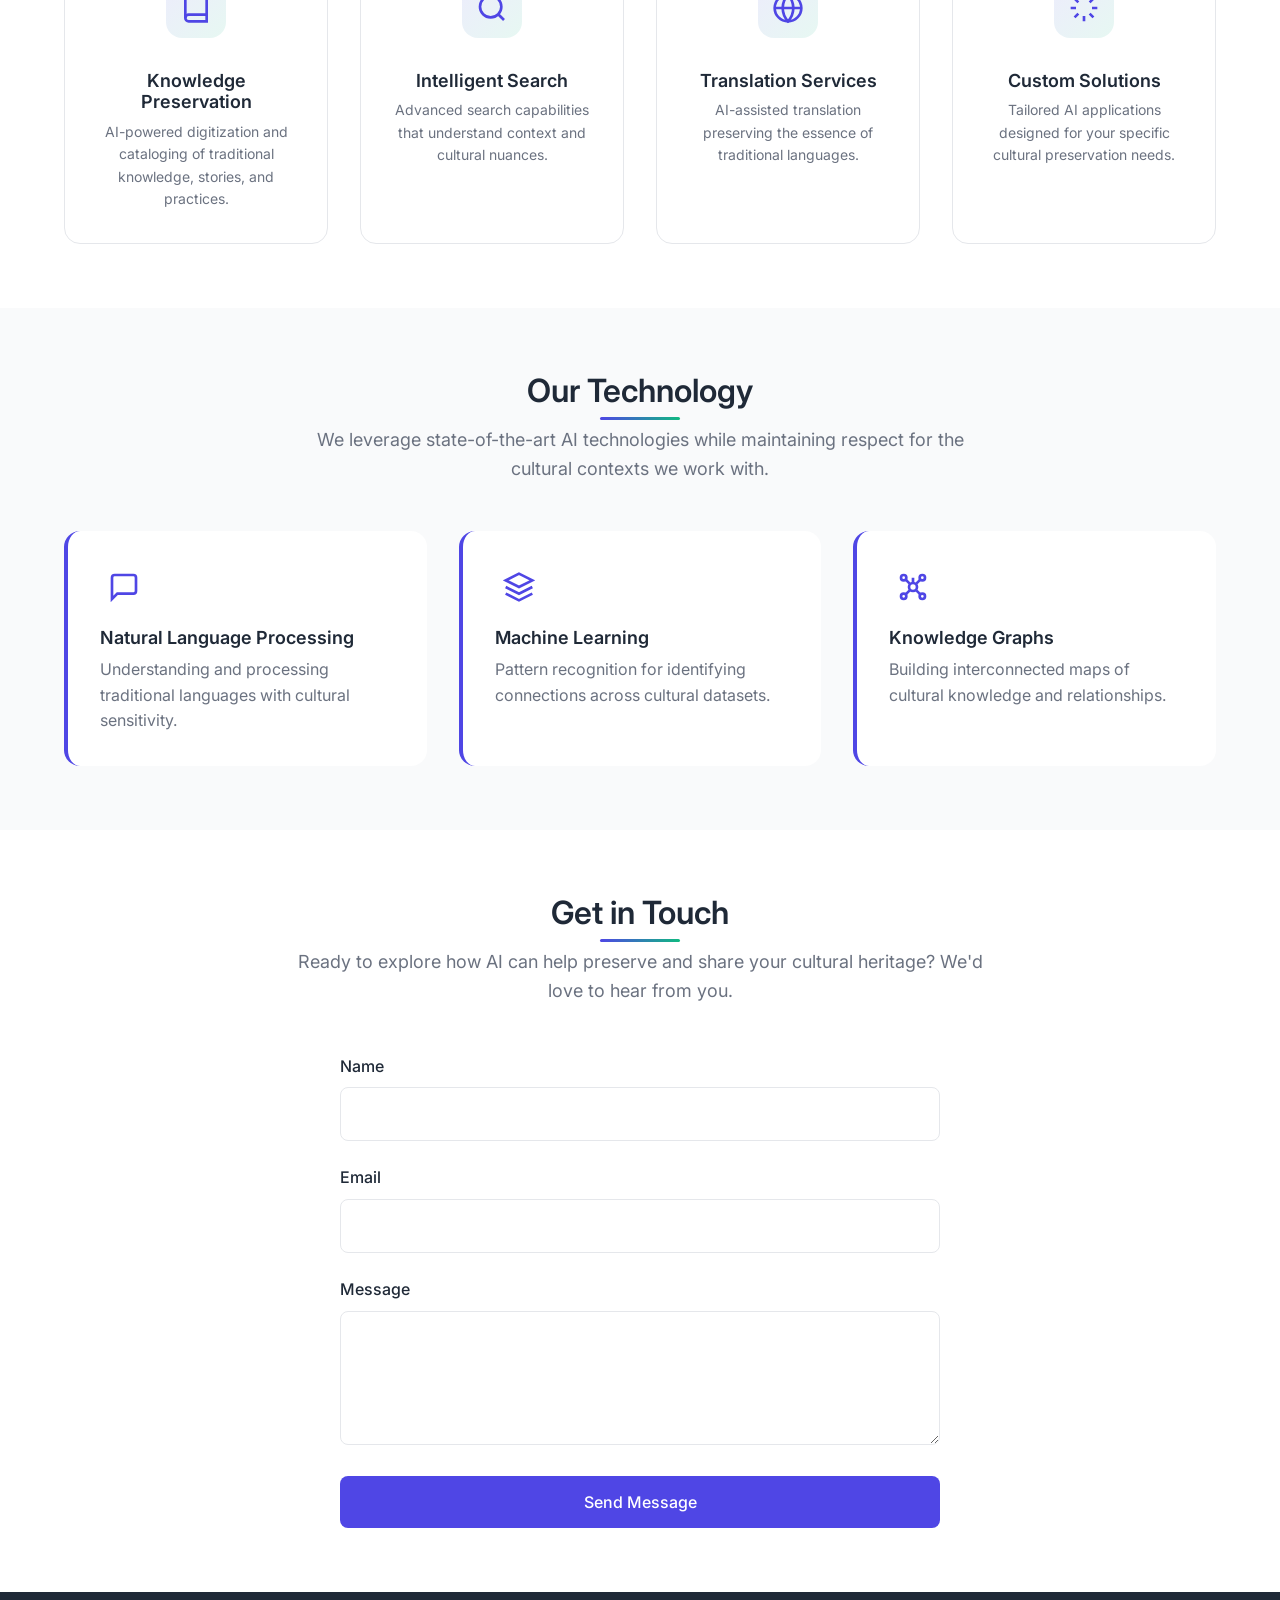
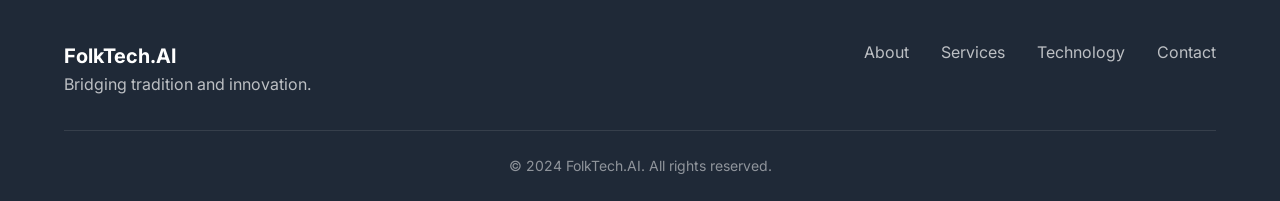
==== commit 7b99cba3: "Add spectacular interactive features for software rollout - Interactive brain SVG with 9 clickable n" ====
--- a/index.html
+++ b/index.html
@@ -7,6 +7,7 @@
     <title>FolkTech.AI - Where Tradition Meets Innovation</title>
     <link rel="stylesheet" href="css/style.css">
     <link rel="stylesheet" href="css/hero-clean.css">
+    <link rel="stylesheet" href="css/animations.css">
     <link rel="preconnect" href="https://fonts.googleapis.com">
     <link rel="preconnect" href="https://fonts.gstatic.com" crossorigin>
     <link href="https://fonts.googleapis.com/css2?family=Inter:wght@300;400;500;600;700&display=swap" rel="stylesheet">
@@ -35,17 +36,166 @@
     <main>
         <section class="hero">
             <div class="hero-bg"></div>
+            <!-- Particle background -->
+            <canvas id="particleCanvas" class="particle-canvas"></canvas>
+
             <div class="hero-content container">
                 <div class="hero-text">
                     <h1 class="hero-title">Where Tradition Meets Innovation</h1>
                     <p class="hero-subtitle">Harnessing the power of artificial intelligence to preserve, enhance, and share cultural knowledge for future generations.</p>
                     <div class="hero-cta">
-                        <a href="#contact" class="btn btn-primary">Get Started</a>
+                        <a href="#contact" class="btn btn-primary btn-glow">Get Started</a>
                         <a href="#about" class="btn btn-secondary">Learn More</a>
                     </div>
                 </div>
                 <div class="hero-visual">
-                    <img src="assets/svg/brain.svg" alt="AI Brain Illustration" class="hero-illustration">
+                    <!-- Interactive Brain SVG -->
+                    <div class="brain-container">
+                        <svg xmlns="http://www.w3.org/2000/svg" viewBox="0 0 400 400" class="hero-illustration interactive-brain" id="interactiveBrain">
+                            <defs>
+                                <linearGradient id="brainGradient" x1="0%" y1="0%" x2="100%" y2="100%">
+                                    <stop offset="0%" style="stop-color:#4F46E5"/>
+                                    <stop offset="100%" style="stop-color:#10B981"/>
+                                </linearGradient>
+                                <linearGradient id="circuitGradient" x1="0%" y1="0%" x2="100%" y2="100%">
+                                    <stop offset="0%" style="stop-color:#4F46E5;stop-opacity:0.5"/>
+                                    <stop offset="100%" style="stop-color:#10B981;stop-opacity:0.5"/>
+                                </linearGradient>
+                                <filter id="glow">
+                                    <feGaussianBlur stdDeviation="3" result="coloredBlur"/>
+                                    <feMerge>
+                                        <feMergeNode in="coloredBlur"/>
+                                        <feMergeNode in="SourceGraphic"/>
+                                    </feMerge>
+                                </filter>
+                                <filter id="nodeGlow">
+                                    <feGaussianBlur stdDeviation="4" result="coloredBlur"/>
+                                    <feMerge>
+                                        <feMergeNode in="coloredBlur"/>
+                                        <feMergeNode in="SourceGraphic"/>
+                                    </feMerge>
+                                </filter>
+                            </defs>
+
+                            <!-- Background Circle -->
+                            <circle cx="200" cy="200" r="180" fill="url(#brainGradient)" opacity="0.1"/>
+
+                            <!-- Brain Outline -->
+                            <g stroke="url(#brainGradient)" stroke-width="3" fill="none" filter="url(#glow)">
+                                <!-- Left Hemisphere -->
+                                <path d="M200 100 C160 100 120 130 110 170 C100 210 105 250 120 280 C135 310 160 330 200 340"/>
+                                <!-- Right Hemisphere -->
+                                <path d="M200 100 C240 100 280 130 290 170 C300 210 295 250 280 280 C265 310 240 330 200 340"/>
+                                <!-- Brain Wrinkles - Left -->
+                                <path d="M130 160 C150 170 170 160 180 150"/>
+                                <path d="M120 200 C145 215 175 200 190 185"/>
+                                <path d="M130 245 C155 255 180 245 195 230"/>
+                                <path d="M145 285 C165 292 185 285 195 275"/>
+                                <!-- Brain Wrinkles - Right -->
+                                <path d="M270 160 C250 170 230 160 220 150"/>
+                                <path d="M280 200 C255 215 225 200 210 185"/>
+                                <path d="M270 245 C245 255 220 245 205 230"/>
+                                <path d="M255 285 C235 292 215 285 205 275"/>
+                                <!-- Center Connection -->
+                                <path d="M200 120 L200 320" stroke-dasharray="5,5"/>
+                            </g>
+
+                            <!-- Circuit Lines -->
+                            <g stroke="url(#circuitGradient)" stroke-width="2" fill="none" class="circuit-lines">
+                                <!-- Horizontal Connections -->
+                                <line x1="130" y1="160" x2="200" y2="180" class="circuit-line"/>
+                                <line x1="270" y1="160" x2="200" y2="180" class="circuit-line"/>
+                                <line x1="120" y1="200" x2="200" y2="180" class="circuit-line"/>
+                                <line x1="280" y1="200" x2="200" y2="180" class="circuit-line"/>
+                                <line x1="130" y1="245" x2="200" y2="240" class="circuit-line"/>
+                                <line x1="270" y1="245" x2="200" y2="240" class="circuit-line"/>
+                                <line x1="145" y1="285" x2="200" y2="300" class="circuit-line"/>
+                                <line x1="255" y1="285" x2="200" y2="300" class="circuit-line"/>
+                                <!-- Cross Connections -->
+                                <line x1="130" y1="160" x2="120" y2="200" stroke-dasharray="3,3"/>
+                                <line x1="120" y1="200" x2="130" y2="245" stroke-dasharray="3,3"/>
+                                <line x1="130" y1="245" x2="145" y2="285" stroke-dasharray="3,3"/>
+                                <line x1="270" y1="160" x2="280" y2="200" stroke-dasharray="3,3"/>
+                                <line x1="280" y1="200" x2="270" y2="245" stroke-dasharray="3,3"/>
+                                <line x1="270" y1="245" x2="255" y2="285" stroke-dasharray="3,3"/>
+                            </g>
+
+                            <!-- Interactive Clickable Nodes -->
+                            <g class="brain-nodes">
+                                <!-- Left Side Nodes -->
+                                <g class="brain-node" data-node="node-1" data-title="Neural Processing">
+                                    <circle cx="130" cy="160" r="12" fill="url(#brainGradient)" filter="url(#nodeGlow)" class="node-bg"/>
+                                    <circle cx="130" cy="160" r="6" fill="#fff"/>
+                                    <circle cx="130" cy="160" r="20" fill="transparent" class="node-hitbox"/>
+                                </g>
+                                <g class="brain-node" data-node="node-2" data-title="Memory Systems">
+                                    <circle cx="120" cy="200" r="12" fill="url(#brainGradient)" filter="url(#nodeGlow)" class="node-bg"/>
+                                    <circle cx="120" cy="200" r="6" fill="#fff"/>
+                                    <circle cx="120" cy="200" r="20" fill="transparent" class="node-hitbox"/>
+                                </g>
+                                <g class="brain-node" data-node="node-3" data-title="Pattern Recognition">
+                                    <circle cx="130" cy="245" r="12" fill="url(#brainGradient)" filter="url(#nodeGlow)" class="node-bg"/>
+                                    <circle cx="130" cy="245" r="6" fill="#fff"/>
+                                    <circle cx="130" cy="245" r="20" fill="transparent" class="node-hitbox"/>
+                                </g>
+                                <g class="brain-node" data-node="node-4" data-title="Language Models">
+                                    <circle cx="145" cy="285" r="12" fill="url(#brainGradient)" filter="url(#nodeGlow)" class="node-bg"/>
+                                    <circle cx="145" cy="285" r="6" fill="#fff"/>
+                                    <circle cx="145" cy="285" r="20" fill="transparent" class="node-hitbox"/>
+                                </g>
+
+                                <!-- Right Side Nodes -->
+                                <g class="brain-node" data-node="node-5" data-title="Visual Processing">
+                                    <circle cx="270" cy="160" r="12" fill="url(#brainGradient)" filter="url(#nodeGlow)" class="node-bg"/>
+                                    <circle cx="270" cy="160" r="6" fill="#fff"/>
+                                    <circle cx="270" cy="160" r="20" fill="transparent" class="node-hitbox"/>
+                                </g>
+                                <g class="brain-node" data-node="node-6" data-title="Data Analytics">
+                                    <circle cx="280" cy="200" r="12" fill="url(#brainGradient)" filter="url(#nodeGlow)" class="node-bg"/>
+                                    <circle cx="280" cy="200" r="6" fill="#fff"/>
+                                    <circle cx="280" cy="200" r="20" fill="transparent" class="node-hitbox"/>
+                                </g>
+                                <g class="brain-node" data-node="node-7" data-title="Decision Engine">
+                                    <circle cx="270" cy="245" r="12" fill="url(#brainGradient)" filter="url(#nodeGlow)" class="node-bg"/>
+                                    <circle cx="270" cy="245" r="6" fill="#fff"/>
+                                    <circle cx="270" cy="245" r="20" fill="transparent" class="node-hitbox"/>
+                                </g>
+                                <g class="brain-node" data-node="node-8" data-title="Knowledge Graph">
+                                    <circle cx="255" cy="285" r="12" fill="url(#brainGradient)" filter="url(#nodeGlow)" class="node-bg"/>
+                                    <circle cx="255" cy="285" r="6" fill="#fff"/>
+                                    <circle cx="255" cy="285" r="20" fill="transparent" class="node-hitbox"/>
+                                </g>
+
+                                <!-- Center Nodes -->
+                                <g class="brain-node brain-node-primary" data-node="node-core" data-title="AI Core Engine">
+                                    <circle cx="200" cy="180" r="16" fill="url(#brainGradient)" filter="url(#nodeGlow)" class="node-bg"/>
+                                    <circle cx="200" cy="180" r="8" fill="#fff"/>
+                                    <circle cx="200" cy="180" r="25" fill="transparent" class="node-hitbox"/>
+                                </g>
+                            </g>
+
+                            <!-- Pulse Animations -->
+                            <g class="pulse-effects">
+                                <circle cx="200" cy="120" r="8" fill="url(#brainGradient)" opacity="0.5">
+                                    <animate attributeName="r" values="8;20;8" dur="2s" repeatCount="indefinite"/>
+                                    <animate attributeName="opacity" values="0.5;0;0.5" dur="2s" repeatCount="indefinite"/>
+                                </circle>
+                                <circle cx="200" cy="300" r="8" fill="url(#brainGradient)" opacity="0.5">
+                                    <animate attributeName="r" values="8;20;8" dur="2s" repeatCount="indefinite" begin="1s"/>
+                                    <animate attributeName="opacity" values="0.5;0;0.5" dur="2s" repeatCount="indefinite" begin="1s"/>
+                                </circle>
+                            </g>
+
+                            <!-- Data flow particles (animated via JS) -->
+                            <g class="data-particles" id="dataParticles"></g>
+                        </svg>
+
+                        <!-- Node tooltip -->
+                        <div class="node-tooltip" id="nodeTooltip">
+                            <span class="tooltip-text"></span>
+                            <span class="tooltip-hint">Click to preview</span>
+                        </div>
+                    </div>
                 </div>
             </div>
         </section>
@@ -55,15 +205,21 @@
                 <h2 class="section-title">About Us</h2>
                 <p class="section-description">FolkTech.AI bridges the gap between ancestral wisdom and cutting-edge technology. We believe that the knowledge passed down through generations holds immense value, and AI can help us preserve, understand, and share it more effectively.</p>
                 <div class="about-grid">
-                    <div class="about-card">
+                    <div class="about-card electric-card" data-delay="0">
+                        <div class="card-glow"></div>
+                        <div class="electric-border"></div>
                         <h3>Our Mission</h3>
                         <p>To democratize access to cultural knowledge through intelligent technology solutions.</p>
                     </div>
-                    <div class="about-card">
+                    <div class="about-card electric-card" data-delay="100">
+                        <div class="card-glow"></div>
+                        <div class="electric-border"></div>
                         <h3>Our Vision</h3>
                         <p>A world where traditional wisdom and modern innovation work hand in hand.</p>
                     </div>
-                    <div class="about-card">
+                    <div class="about-card electric-card" data-delay="200">
+                        <div class="card-glow"></div>
+                        <div class="electric-border"></div>
                         <h3>Our Values</h3>
                         <p>Respect for heritage, commitment to innovation, and dedication to accessibility.</p>
                     </div>
@@ -75,23 +231,63 @@
             <div class="container">
                 <h2 class="section-title">Our Services</h2>
                 <div class="services-grid">
-                    <div class="service-card">
-                        <div class="service-icon">📚</div>
+                    <div class="service-card electric-card" data-delay="0">
+                        <div class="card-glow"></div>
+                        <div class="electric-border"></div>
+                        <div class="service-icon-wrapper">
+                            <div class="service-icon">
+                                <svg viewBox="0 0 24 24" fill="none" stroke="currentColor" stroke-width="2">
+                                    <path d="M4 19.5A2.5 2.5 0 0 1 6.5 17H20"/>
+                                    <path d="M6.5 2H20v20H6.5A2.5 2.5 0 0 1 4 19.5v-15A2.5 2.5 0 0 1 6.5 2z"/>
+                                </svg>
+                            </div>
+                            <div class="icon-pulse"></div>
+                        </div>
                         <h3>Knowledge Preservation</h3>
                         <p>AI-powered digitization and cataloging of traditional knowledge, stories, and practices.</p>
                     </div>
-                    <div class="service-card">
-                        <div class="service-icon">🔍</div>
+                    <div class="service-card electric-card" data-delay="100">
+                        <div class="card-glow"></div>
+                        <div class="electric-border"></div>
+                        <div class="service-icon-wrapper">
+                            <div class="service-icon">
+                                <svg viewBox="0 0 24 24" fill="none" stroke="currentColor" stroke-width="2">
+                                    <circle cx="11" cy="11" r="8"/>
+                                    <path d="M21 21l-4.35-4.35"/>
+                                </svg>
+                            </div>
+                            <div class="icon-pulse"></div>
+                        </div>
                         <h3>Intelligent Search</h3>
                         <p>Advanced search capabilities that understand context and cultural nuances.</p>
                     </div>
-                    <div class="service-card">
-                        <div class="service-icon">🌐</div>
+                    <div class="service-card electric-card" data-delay="200">
+                        <div class="card-glow"></div>
+                        <div class="electric-border"></div>
+                        <div class="service-icon-wrapper">
+                            <div class="service-icon">
+                                <svg viewBox="0 0 24 24" fill="none" stroke="currentColor" stroke-width="2">
+                                    <circle cx="12" cy="12" r="10"/>
+                                    <line x1="2" y1="12" x2="22" y2="12"/>
+                                    <path d="M12 2a15.3 15.3 0 0 1 4 10 15.3 15.3 0 0 1-4 10 15.3 15.3 0 0 1-4-10 15.3 15.3 0 0 1 4-10z"/>
+                                </svg>
+                            </div>
+                            <div class="icon-pulse"></div>
+                        </div>
                         <h3>Translation Services</h3>
                         <p>AI-assisted translation preserving the essence of traditional languages.</p>
                     </div>
-                    <div class="service-card">
-                        <div class="service-icon">💡</div>
+                    <div class="service-card electric-card" data-delay="300">
+                        <div class="card-glow"></div>
+                        <div class="electric-border"></div>
+                        <div class="service-icon-wrapper">
+                            <div class="service-icon">
+                                <svg viewBox="0 0 24 24" fill="none" stroke="currentColor" stroke-width="2">
+                                    <path d="M12 2v4M12 18v4M4.93 4.93l2.83 2.83M16.24 16.24l2.83 2.83M2 12h4M18 12h4M4.93 19.07l2.83-2.83M16.24 7.76l2.83-2.83"/>
+                                </svg>
+                            </div>
+                            <div class="icon-pulse"></div>
+                        </div>
                         <h3>Custom Solutions</h3>
                         <p>Tailored AI applications designed for your specific cultural preservation needs.</p>
                     </div>
@@ -104,15 +300,47 @@
                 <h2 class="section-title">Our Technology</h2>
                 <p class="section-description">We leverage state-of-the-art AI technologies while maintaining respect for the cultural contexts we work with.</p>
                 <div class="tech-features">
-                    <div class="tech-feature">
+                    <div class="tech-feature electric-card" data-delay="0">
+                        <div class="card-glow"></div>
+                        <div class="electric-border"></div>
+                        <div class="tech-icon">
+                            <svg viewBox="0 0 24 24" fill="none" stroke="currentColor" stroke-width="2">
+                                <path d="M21 15a2 2 0 0 1-2 2H7l-4 4V5a2 2 0 0 1 2-2h14a2 2 0 0 1 2 2z"/>
+                            </svg>
+                        </div>
                         <h3>Natural Language Processing</h3>
                         <p>Understanding and processing traditional languages with cultural sensitivity.</p>
                     </div>
-                    <div class="tech-feature">
+                    <div class="tech-feature electric-card" data-delay="100">
+                        <div class="card-glow"></div>
+                        <div class="electric-border"></div>
+                        <div class="tech-icon">
+                            <svg viewBox="0 0 24 24" fill="none" stroke="currentColor" stroke-width="2">
+                                <path d="M12 2L2 7l10 5 10-5-10-5z"/>
+                                <path d="M2 17l10 5 10-5"/>
+                                <path d="M2 12l10 5 10-5"/>
+                            </svg>
+                        </div>
                         <h3>Machine Learning</h3>
                         <p>Pattern recognition for identifying connections across cultural datasets.</p>
                     </div>
-                    <div class="tech-feature">
+                    <div class="tech-feature electric-card" data-delay="200">
+                        <div class="card-glow"></div>
+                        <div class="electric-border"></div>
+                        <div class="tech-icon">
+                            <svg viewBox="0 0 24 24" fill="none" stroke="currentColor" stroke-width="2">
+                                <circle cx="12" cy="12" r="3"/>
+                                <circle cx="19" cy="5" r="2"/>
+                                <circle cx="5" cy="5" r="2"/>
+                                <circle cx="5" cy="19" r="2"/>
+                                <circle cx="19" cy="19" r="2"/>
+                                <line x1="12" y1="9" x2="12" y2="5"/>
+                                <line x1="6.5" y1="6.5" x2="9.5" y2="9.5"/>
+                                <line x1="14.5" y1="14.5" x2="17.5" y2="17.5"/>
+                                <line x1="6.5" y1="17.5" x2="9.5" y2="14.5"/>
+                                <line x1="17.5" y1="6.5" x2="14.5" y2="9.5"/>
+                            </svg>
+                        </div>
                         <h3>Knowledge Graphs</h3>
                         <p>Building interconnected maps of cultural knowledge and relationships.</p>
                     </div>
@@ -124,7 +352,9 @@
             <div class="container">
                 <h2 class="section-title">Get in Touch</h2>
                 <p class="section-description">Ready to explore how AI can help preserve and share your cultural heritage? We'd love to hear from you.</p>
-                <form class="contact-form" id="contactForm">
+                <form class="contact-form electric-card" id="contactForm">
+                    <div class="card-glow"></div>
+                    <div class="electric-border"></div>
                     <div class="form-group">
                         <label for="name">Name</label>
                         <input type="text" id="name" name="name" required>
@@ -137,7 +367,7 @@
                         <label for="message">Message</label>
                         <textarea id="message" name="message" rows="5" required></textarea>
                     </div>
-                    <button type="submit" class="btn btn-primary">Send Message</button>
+                    <button type="submit" class="btn btn-primary btn-glow">Send Message</button>
                 </form>
             </div>
         </section>
@@ -163,6 +393,45 @@
         </div>
     </footer>
 
+    <!-- Video Modal -->
+    <div class="video-modal" id="videoModal">
+        <div class="video-modal-overlay"></div>
+        <div class="video-modal-content">
+            <button class="video-modal-close" aria-label="Close modal">&times;</button>
+            <div class="video-modal-header">
+                <h3 class="video-modal-title"></h3>
+            </div>
+            <div class="video-modal-body">
+                <!-- Placeholder video container -->
+                <div class="video-placeholder" id="videoPlaceholder">
+                    <div class="video-placeholder-animation">
+                        <div class="placeholder-brain">
+                            <svg viewBox="0 0 100 100" fill="none">
+                                <circle cx="50" cy="50" r="40" stroke="url(#placeholderGrad)" stroke-width="2" fill="none">
+                                    <animate attributeName="stroke-dasharray" values="0,251;251,0" dur="2s" repeatCount="indefinite"/>
+                                </circle>
+                                <defs>
+                                    <linearGradient id="placeholderGrad" x1="0%" y1="0%" x2="100%" y2="100%">
+                                        <stop offset="0%" style="stop-color:#4F46E5"/>
+                                        <stop offset="100%" style="stop-color:#10B981"/>
+                                    </linearGradient>
+                                </defs>
+                            </svg>
+                        </div>
+                        <p class="placeholder-text">Video Coming Soon</p>
+                        <p class="placeholder-subtext">Product demo will be available here</p>
+                    </div>
+                </div>
+                <!-- Actual video element (hidden until videos are uploaded) -->
+                <video class="video-player" id="videoPlayer" controls style="display: none;">
+                    <source src="" type="video/mp4">
+                    Your browser does not support the video tag.
+                </video>
+            </div>
+        </div>
+    </div>
+
     <script src="js/main.js"></script>
+    <script src="js/interactions.js"></script>
 </body>
 </html>
--- a/css/animations.css
+++ b/css/animations.css
@@ -0,0 +1,799 @@
+/* ========================================
+   FolkTech.AI - Spectacular Animations
+   ======================================== */
+
+/* ========================================
+   Particle Canvas Background
+   ======================================== */
+.particle-canvas {
+    position: absolute;
+    top: 0;
+    left: 0;
+    width: 100%;
+    height: 100%;
+    pointer-events: none;
+    z-index: 0;
+}
+
+/* ========================================
+   Interactive Brain Styles
+   ======================================== */
+.brain-container {
+    position: relative;
+    width: 100%;
+    max-width: 500px;
+}
+
+.interactive-brain {
+    width: 100%;
+    height: auto;
+    cursor: default;
+}
+
+/* Brain Nodes */
+.brain-node {
+    cursor: pointer;
+    transition: transform 0.3s ease;
+}
+
+.brain-node .node-bg {
+    transition: all 0.3s ease;
+}
+
+.brain-node .node-hitbox {
+    cursor: pointer;
+}
+
+.brain-node:hover .node-bg {
+    transform: scale(1.3);
+    transform-origin: center;
+}
+
+.brain-node:hover {
+    filter: brightness(1.2);
+}
+
+.brain-node-primary .node-bg {
+    animation: corePulse 2s ease-in-out infinite;
+}
+
+@keyframes corePulse {
+    0%, 100% {
+        transform: scale(1);
+        opacity: 1;
+    }
+    50% {
+        transform: scale(1.1);
+        opacity: 0.9;
+    }
+}
+
+/* Circuit Line Animations */
+.circuit-line {
+    stroke-dasharray: 100;
+    stroke-dashoffset: 100;
+    animation: drawLine 2s ease forwards;
+}
+
+.circuit-lines line:nth-child(1) { animation-delay: 0.1s; }
+.circuit-lines line:nth-child(2) { animation-delay: 0.2s; }
+.circuit-lines line:nth-child(3) { animation-delay: 0.3s; }
+.circuit-lines line:nth-child(4) { animation-delay: 0.4s; }
+.circuit-lines line:nth-child(5) { animation-delay: 0.5s; }
+.circuit-lines line:nth-child(6) { animation-delay: 0.6s; }
+.circuit-lines line:nth-child(7) { animation-delay: 0.7s; }
+.circuit-lines line:nth-child(8) { animation-delay: 0.8s; }
+
+@keyframes drawLine {
+    to {
+        stroke-dashoffset: 0;
+    }
+}
+
+/* Node Tooltip */
+.node-tooltip {
+    position: absolute;
+    background: rgba(31, 41, 55, 0.95);
+    color: white;
+    padding: 12px 16px;
+    border-radius: 8px;
+    font-size: 14px;
+    pointer-events: none;
+    opacity: 0;
+    transform: translateY(10px);
+    transition: all 0.3s ease;
+    z-index: 100;
+    backdrop-filter: blur(10px);
+    border: 1px solid rgba(79, 70, 229, 0.3);
+    box-shadow: 0 10px 40px rgba(0, 0, 0, 0.3);
+}
+
+.node-tooltip.visible {
+    opacity: 1;
+    transform: translateY(0);
+}
+
+.node-tooltip .tooltip-text {
+    display: block;
+    font-weight: 600;
+    background: linear-gradient(135deg, #4F46E5, #10B981);
+    -webkit-background-clip: text;
+    -webkit-text-fill-color: transparent;
+    background-clip: text;
+}
+
+.node-tooltip .tooltip-hint {
+    display: block;
+    font-size: 11px;
+    color: rgba(255, 255, 255, 0.6);
+    margin-top: 4px;
+}
+
+/* ========================================
+   Electric Card Effects
+   ======================================== */
+.electric-card {
+    position: relative;
+    overflow: hidden;
+    background: var(--color-background);
+}
+
+.card-glow {
+    position: absolute;
+    top: -50%;
+    left: -50%;
+    width: 200%;
+    height: 200%;
+    background: radial-gradient(
+        circle at center,
+        rgba(79, 70, 229, 0.15) 0%,
+        transparent 50%
+    );
+    opacity: 0;
+    transition: opacity 0.5s ease;
+    pointer-events: none;
+    z-index: 0;
+}
+
+.electric-card:hover .card-glow {
+    opacity: 1;
+}
+
+/* Electric Border Animation */
+.electric-border {
+    position: absolute;
+    top: 0;
+    left: 0;
+    right: 0;
+    bottom: 0;
+    border-radius: inherit;
+    pointer-events: none;
+    z-index: 1;
+}
+
+.electric-border::before,
+.electric-border::after {
+    content: '';
+    position: absolute;
+    width: 100%;
+    height: 100%;
+    border-radius: inherit;
+}
+
+.electric-border::before {
+    top: 0;
+    left: 0;
+    background: linear-gradient(90deg,
+        transparent 0%,
+        rgba(79, 70, 229, 0.8) 25%,
+        rgba(16, 185, 129, 0.8) 50%,
+        rgba(79, 70, 229, 0.8) 75%,
+        transparent 100%
+    );
+    background-size: 200% 2px;
+    background-repeat: no-repeat;
+    background-position: -100% 0;
+    opacity: 0;
+    transition: opacity 0.3s ease;
+}
+
+.electric-border::after {
+    bottom: 0;
+    right: 0;
+    background: linear-gradient(90deg,
+        transparent 0%,
+        rgba(79, 70, 229, 0.8) 25%,
+        rgba(16, 185, 129, 0.8) 50%,
+        rgba(79, 70, 229, 0.8) 75%,
+        transparent 100%
+    );
+    background-size: 200% 2px;
+    background-repeat: no-repeat;
+    background-position: 200% 100%;
+    opacity: 0;
+    transition: opacity 0.3s ease;
+}
+
+.electric-card:hover .electric-border::before {
+    opacity: 1;
+    animation: electricTop 1.5s linear infinite;
+}
+
+.electric-card:hover .electric-border::after {
+    opacity: 1;
+    animation: electricBottom 1.5s linear infinite;
+}
+
+@keyframes electricTop {
+    0% {
+        background-position: -100% 0;
+    }
+    100% {
+        background-position: 200% 0;
+    }
+}
+
+@keyframes electricBottom {
+    0% {
+        background-position: 200% 100%;
+    }
+    100% {
+        background-position: -100% 100%;
+    }
+}
+
+/* Electric Pulse Effect on Cards */
+.electric-card::before {
+    content: '';
+    position: absolute;
+    top: -2px;
+    left: -2px;
+    right: -2px;
+    bottom: -2px;
+    background: linear-gradient(135deg, #4F46E5, #10B981, #4F46E5);
+    background-size: 400% 400%;
+    border-radius: inherit;
+    z-index: -1;
+    opacity: 0;
+    transition: opacity 0.5s ease;
+    animation: gradientShift 3s ease infinite;
+}
+
+.electric-card:hover::before {
+    opacity: 1;
+}
+
+@keyframes gradientShift {
+    0% {
+        background-position: 0% 50%;
+    }
+    50% {
+        background-position: 100% 50%;
+    }
+    100% {
+        background-position: 0% 50%;
+    }
+}
+
+/* Spark Effect */
+.electric-card.spark::after {
+    content: '';
+    position: absolute;
+    width: 10px;
+    height: 10px;
+    background: white;
+    border-radius: 50%;
+    box-shadow:
+        0 0 10px #4F46E5,
+        0 0 20px #4F46E5,
+        0 0 30px #10B981;
+    animation: spark 0.5s ease-out forwards;
+    pointer-events: none;
+}
+
+@keyframes spark {
+    0% {
+        transform: scale(1);
+        opacity: 1;
+    }
+    100% {
+        transform: scale(3);
+        opacity: 0;
+    }
+}
+
+/* ========================================
+   Service Card Icon Effects
+   ======================================== */
+.service-icon-wrapper {
+    position: relative;
+    display: inline-flex;
+    align-items: center;
+    justify-content: center;
+    margin-bottom: var(--spacing-md);
+}
+
+.service-icon {
+    width: 60px;
+    height: 60px;
+    display: flex;
+    align-items: center;
+    justify-content: center;
+    background: linear-gradient(135deg, rgba(79, 70, 229, 0.1), rgba(16, 185, 129, 0.1));
+    border-radius: 16px;
+    position: relative;
+    z-index: 1;
+}
+
+.service-icon svg {
+    width: 32px;
+    height: 32px;
+    stroke: var(--color-primary);
+    transition: all 0.3s ease;
+}
+
+.service-card:hover .service-icon svg {
+    stroke: url(#brainGradient);
+    transform: scale(1.1);
+}
+
+.icon-pulse {
+    position: absolute;
+    width: 60px;
+    height: 60px;
+    border-radius: 16px;
+    background: linear-gradient(135deg, rgba(79, 70, 229, 0.3), rgba(16, 185, 129, 0.3));
+    opacity: 0;
+    z-index: 0;
+}
+
+.service-card:hover .icon-pulse {
+    animation: iconPulse 1s ease-out infinite;
+}
+
+@keyframes iconPulse {
+    0% {
+        transform: scale(1);
+        opacity: 0.5;
+    }
+    100% {
+        transform: scale(1.5);
+        opacity: 0;
+    }
+}
+
+/* ========================================
+   Tech Feature Icons
+   ======================================== */
+.tech-icon {
+    width: 48px;
+    height: 48px;
+    display: flex;
+    align-items: center;
+    justify-content: center;
+    margin-bottom: var(--spacing-md);
+}
+
+.tech-icon svg {
+    width: 32px;
+    height: 32px;
+    stroke: var(--color-primary);
+    transition: all 0.3s ease;
+}
+
+.tech-feature:hover .tech-icon svg {
+    stroke: var(--color-secondary);
+    transform: rotate(5deg) scale(1.1);
+}
+
+/* ========================================
+   Button Glow Effect
+   ======================================== */
+.btn-glow {
+    position: relative;
+    overflow: hidden;
+}
+
+.btn-glow::before {
+    content: '';
+    position: absolute;
+    top: 0;
+    left: -100%;
+    width: 100%;
+    height: 100%;
+    background: linear-gradient(
+        90deg,
+        transparent,
+        rgba(255, 255, 255, 0.3),
+        transparent
+    );
+    transition: left 0.5s ease;
+}
+
+.btn-glow:hover::before {
+    left: 100%;
+}
+
+.btn-glow::after {
+    content: '';
+    position: absolute;
+    top: -50%;
+    left: -50%;
+    width: 200%;
+    height: 200%;
+    background: radial-gradient(
+        circle at center,
+        rgba(255, 255, 255, 0.1) 0%,
+        transparent 50%
+    );
+    opacity: 0;
+    transition: opacity 0.3s ease;
+}
+
+.btn-glow:hover::after {
+    opacity: 1;
+}
+
+/* ========================================
+   Video Modal Styles
+   ======================================== */
+.video-modal {
+    position: fixed;
+    top: 0;
+    left: 0;
+    width: 100%;
+    height: 100%;
+    z-index: 10000;
+    display: flex;
+    align-items: center;
+    justify-content: center;
+    opacity: 0;
+    visibility: hidden;
+    transition: all 0.4s ease;
+}
+
+.video-modal.active {
+    opacity: 1;
+    visibility: visible;
+}
+
+.video-modal-overlay {
+    position: absolute;
+    top: 0;
+    left: 0;
+    width: 100%;
+    height: 100%;
+    background: rgba(0, 0, 0, 0.9);
+    backdrop-filter: blur(10px);
+}
+
+.video-modal-content {
+    position: relative;
+    width: 90%;
+    max-width: 800px;
+    background: linear-gradient(135deg, rgba(31, 41, 55, 0.95), rgba(17, 24, 39, 0.98));
+    border-radius: 20px;
+    overflow: hidden;
+    transform: scale(0.9) translateY(20px);
+    transition: transform 0.4s ease;
+    border: 1px solid rgba(79, 70, 229, 0.3);
+    box-shadow:
+        0 0 50px rgba(79, 70, 229, 0.3),
+        0 0 100px rgba(16, 185, 129, 0.1);
+}
+
+.video-modal.active .video-modal-content {
+    transform: scale(1) translateY(0);
+}
+
+.video-modal-close {
+    position: absolute;
+    top: 16px;
+    right: 16px;
+    width: 40px;
+    height: 40px;
+    display: flex;
+    align-items: center;
+    justify-content: center;
+    background: rgba(255, 255, 255, 0.1);
+    border: none;
+    border-radius: 50%;
+    color: white;
+    font-size: 24px;
+    cursor: pointer;
+    transition: all 0.3s ease;
+    z-index: 10;
+}
+
+.video-modal-close:hover {
+    background: rgba(239, 68, 68, 0.8);
+    transform: rotate(90deg);
+}
+
+.video-modal-header {
+    padding: 24px 24px 16px;
+    border-bottom: 1px solid rgba(255, 255, 255, 0.1);
+}
+
+.video-modal-title {
+    font-size: 1.5rem;
+    font-weight: 600;
+    background: linear-gradient(135deg, #4F46E5, #10B981);
+    -webkit-background-clip: text;
+    -webkit-text-fill-color: transparent;
+    background-clip: text;
+    margin: 0;
+}
+
+.video-modal-body {
+    padding: 24px;
+    min-height: 300px;
+}
+
+/* Video Placeholder */
+.video-placeholder {
+    width: 100%;
+    aspect-ratio: 16/9;
+    background: linear-gradient(135deg, rgba(79, 70, 229, 0.1), rgba(16, 185, 129, 0.1));
+    border-radius: 12px;
+    display: flex;
+    align-items: center;
+    justify-content: center;
+    border: 2px dashed rgba(79, 70, 229, 0.3);
+}
+
+.video-placeholder-animation {
+    text-align: center;
+}
+
+.placeholder-brain {
+    width: 80px;
+    height: 80px;
+    margin: 0 auto 20px;
+}
+
+.placeholder-brain svg {
+    width: 100%;
+    height: 100%;
+}
+
+.placeholder-text {
+    font-size: 1.25rem;
+    font-weight: 600;
+    color: white;
+    margin-bottom: 8px;
+}
+
+.placeholder-subtext {
+    font-size: 0.875rem;
+    color: rgba(255, 255, 255, 0.5);
+}
+
+.video-player {
+    width: 100%;
+    border-radius: 12px;
+}
+
+/* ========================================
+   Scroll Reveal Animations
+   ======================================== */
+.reveal-up {
+    opacity: 0;
+    transform: translateY(40px);
+    transition: all 0.8s cubic-bezier(0.4, 0, 0.2, 1);
+}
+
+.reveal-up.revealed {
+    opacity: 1;
+    transform: translateY(0);
+}
+
+.reveal-left {
+    opacity: 0;
+    transform: translateX(-40px);
+    transition: all 0.8s cubic-bezier(0.4, 0, 0.2, 1);
+}
+
+.reveal-left.revealed {
+    opacity: 1;
+    transform: translateX(0);
+}
+
+.reveal-right {
+    opacity: 0;
+    transform: translateX(40px);
+    transition: all 0.8s cubic-bezier(0.4, 0, 0.2, 1);
+}
+
+.reveal-right.revealed {
+    opacity: 1;
+    transform: translateX(0);
+}
+
+.reveal-scale {
+    opacity: 0;
+    transform: scale(0.9);
+    transition: all 0.8s cubic-bezier(0.4, 0, 0.2, 1);
+}
+
+.reveal-scale.revealed {
+    opacity: 1;
+    transform: scale(1);
+}
+
+/* Staggered Animation Delays */
+[data-delay="0"] { transition-delay: 0ms; }
+[data-delay="100"] { transition-delay: 100ms; }
+[data-delay="200"] { transition-delay: 200ms; }
+[data-delay="300"] { transition-delay: 300ms; }
+[data-delay="400"] { transition-delay: 400ms; }
+[data-delay="500"] { transition-delay: 500ms; }
+
+/* ========================================
+   Data Particle Animations
+   ======================================== */
+.data-particle {
+    fill: url(#brainGradient);
+    animation: particleFlow 2s ease-in-out infinite;
+}
+
+@keyframes particleFlow {
+    0% {
+        opacity: 0;
+        transform: translate(0, 0);
+    }
+    50% {
+        opacity: 1;
+    }
+    100% {
+        opacity: 0;
+        transform: translate(var(--dx), var(--dy));
+    }
+}
+
+/* ========================================
+   Floating Animation Enhancement
+   ======================================== */
+@keyframes float {
+    0%, 100% {
+        transform: translateY(0) rotate(0deg);
+    }
+    25% {
+        transform: translateY(-10px) rotate(1deg);
+    }
+    75% {
+        transform: translateY(-5px) rotate(-1deg);
+    }
+}
+
+.hero-illustration {
+    animation: float 6s ease-in-out infinite;
+}
+
+/* ========================================
+   Section Title Animations
+   ======================================== */
+.section-title {
+    position: relative;
+    display: inline-block;
+    width: 100%;
+}
+
+.section-title::after {
+    content: '';
+    position: absolute;
+    bottom: -10px;
+    left: 50%;
+    transform: translateX(-50%);
+    width: 0;
+    height: 3px;
+    background: linear-gradient(90deg, #4F46E5, #10B981);
+    border-radius: 2px;
+    transition: width 0.8s ease;
+}
+
+.section-title.revealed::after {
+    width: 80px;
+}
+
+/* ========================================
+   Contact Form Input Effects
+   ======================================== */
+.contact-form .form-group input:focus,
+.contact-form .form-group textarea:focus {
+    box-shadow:
+        0 0 0 3px rgba(79, 70, 229, 0.1),
+        0 0 20px rgba(79, 70, 229, 0.1);
+}
+
+/* ========================================
+   Loading States
+   ======================================== */
+.loading-shimmer {
+    background: linear-gradient(
+        90deg,
+        rgba(255, 255, 255, 0) 0%,
+        rgba(255, 255, 255, 0.1) 50%,
+        rgba(255, 255, 255, 0) 100%
+    );
+    background-size: 200% 100%;
+    animation: shimmer 1.5s infinite;
+}
+
+@keyframes shimmer {
+    0% {
+        background-position: -200% 0;
+    }
+    100% {
+        background-position: 200% 0;
+    }
+}
+
+/* ========================================
+   Responsive Adjustments
+   ======================================== */
+@media (max-width: 768px) {
+    .brain-container {
+        max-width: 350px;
+        margin: 0 auto;
+    }
+
+    .node-tooltip {
+        font-size: 12px;
+        padding: 8px 12px;
+    }
+
+    .video-modal-content {
+        width: 95%;
+        margin: 20px;
+    }
+
+    .video-modal-title {
+        font-size: 1.25rem;
+    }
+
+    .placeholder-brain {
+        width: 60px;
+        height: 60px;
+    }
+}
+
+@media (max-width: 480px) {
+    .service-icon {
+        width: 50px;
+        height: 50px;
+    }
+
+    .service-icon svg {
+        width: 24px;
+        height: 24px;
+    }
+
+    .icon-pulse {
+        width: 50px;
+        height: 50px;
+    }
+}
+
+/* ========================================
+   Reduced Motion Support
+   ======================================== */
+@media (prefers-reduced-motion: reduce) {
+    *,
+    *::before,
+    *::after {
+        animation-duration: 0.01ms !important;
+        animation-iteration-count: 1 !important;
+        transition-duration: 0.01ms !important;
+    }
+
+    .hero-illustration {
+        animation: none;
+    }
+
+    .electric-card::before,
+    .electric-border::before,
+    .electric-border::after {
+        animation: none;
+    }
+}
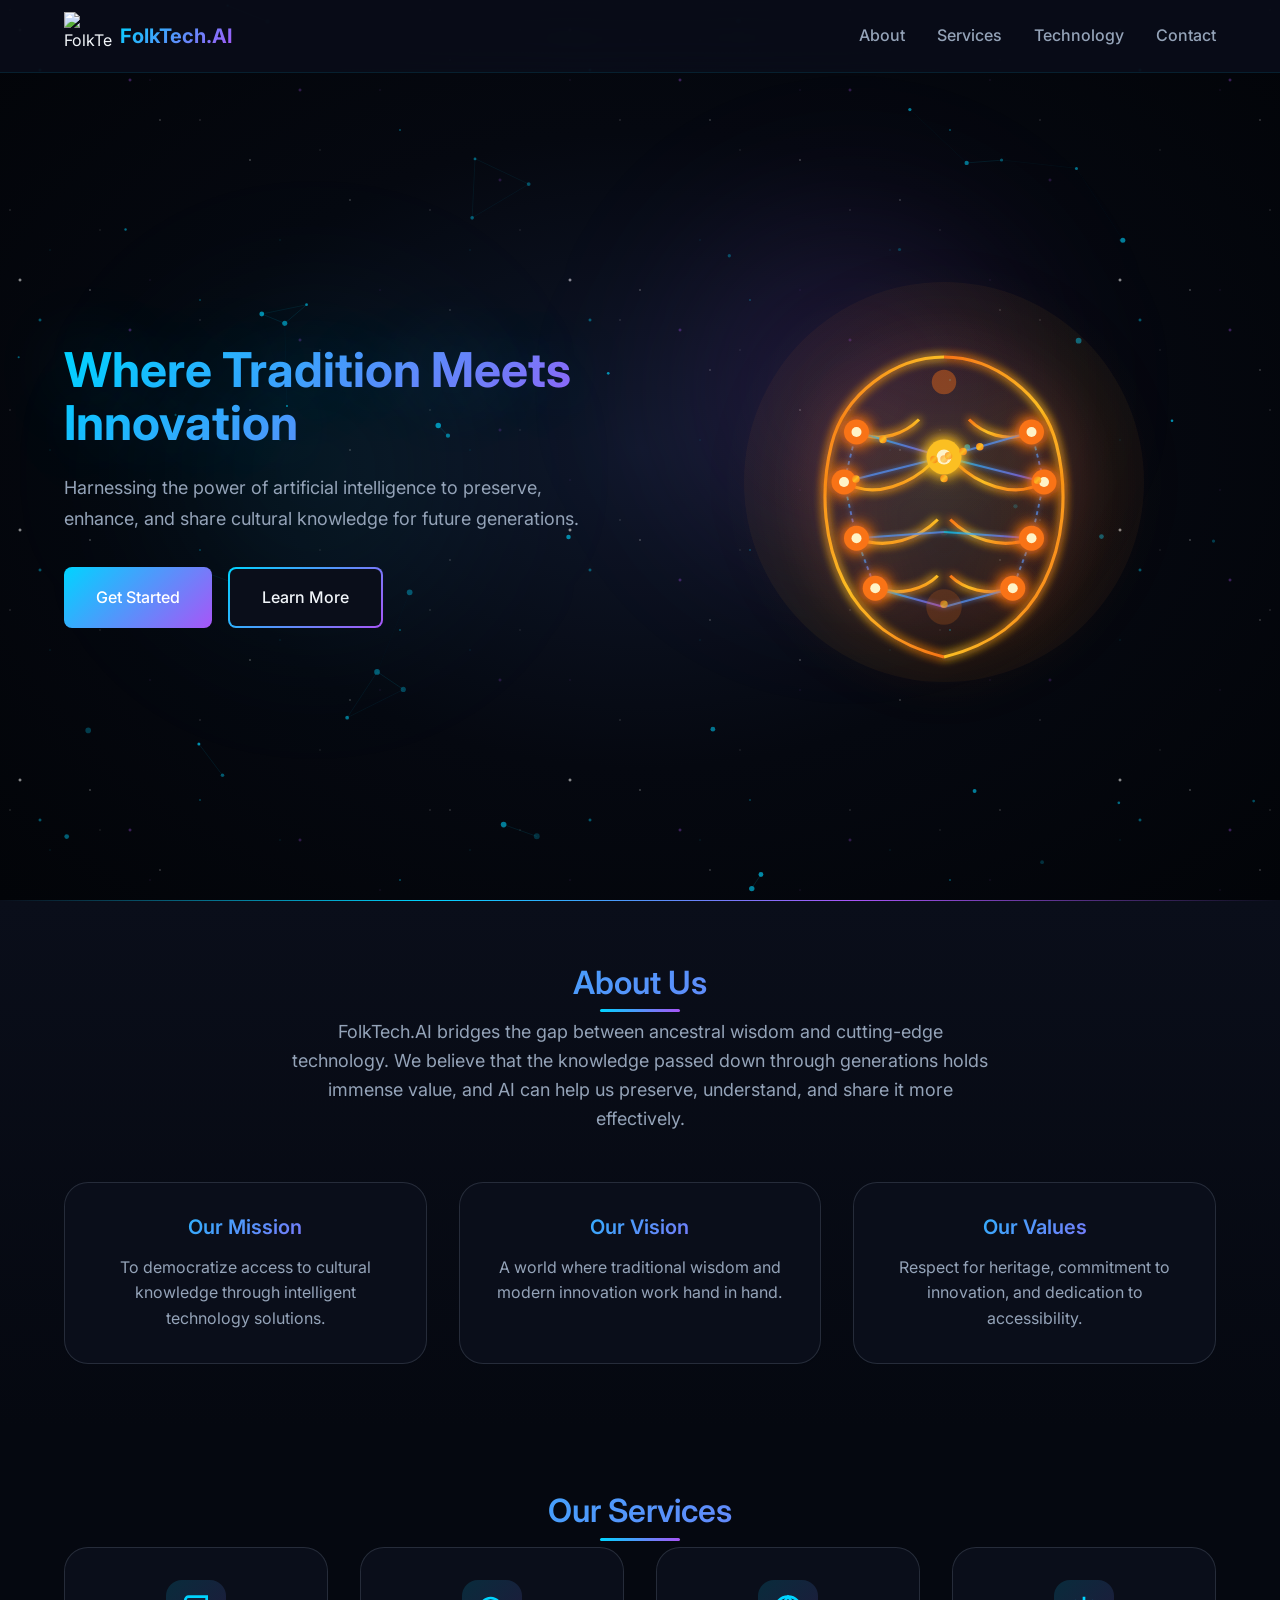
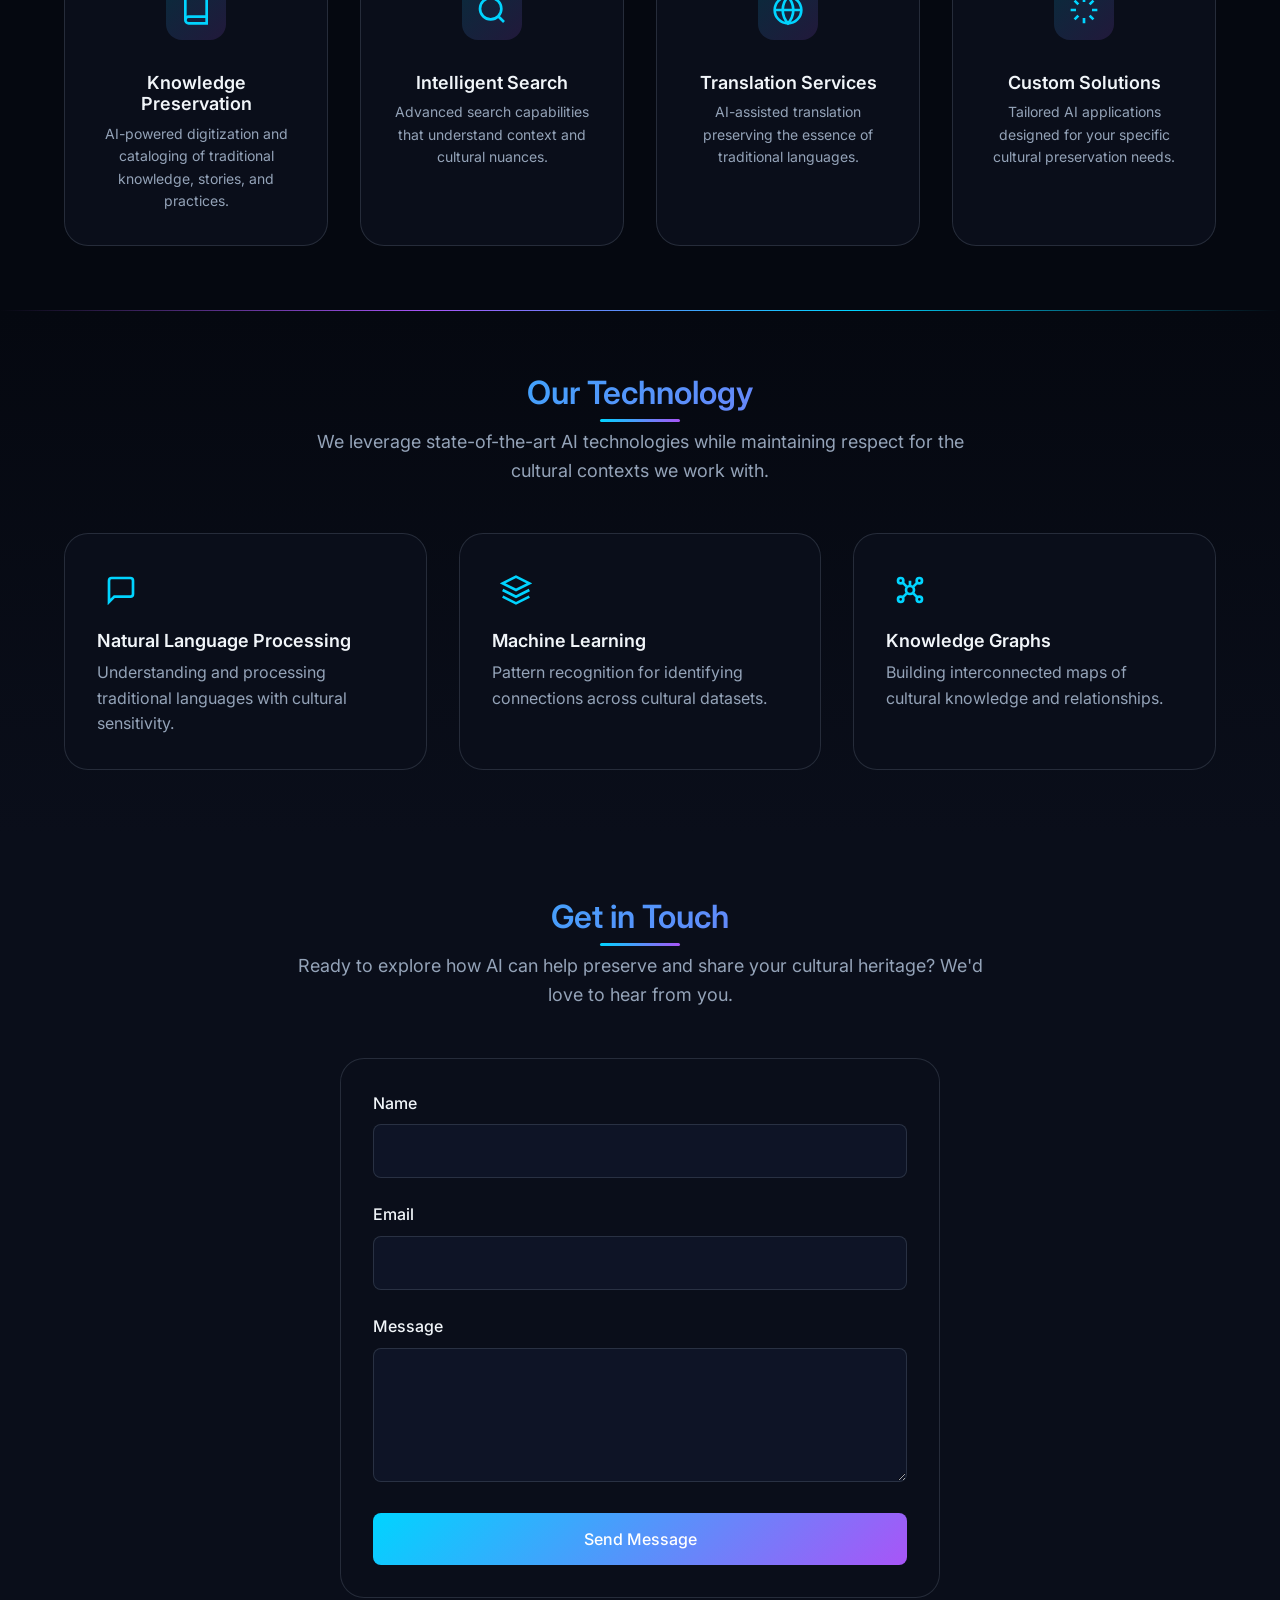
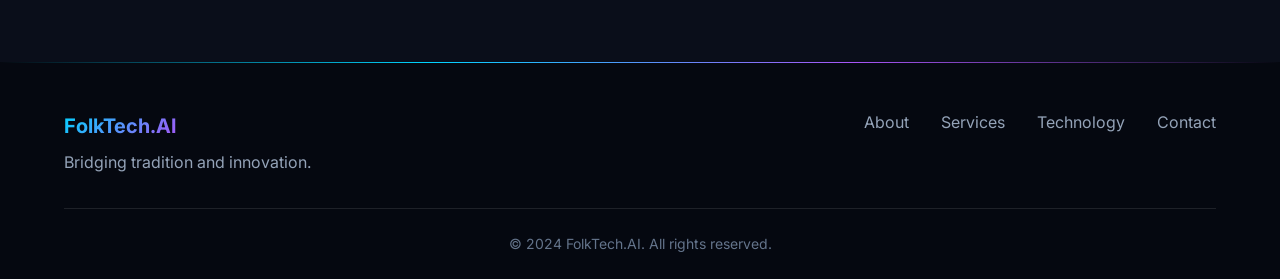
==== commit f25f0350: "Update design to match Folk Tech AI brand colors and reference - Updated color scheme: cyan (#00D4FF" ====
--- a/index.html
+++ b/index.html
@@ -53,23 +53,38 @@
                     <div class="brain-container">
                         <svg xmlns="http://www.w3.org/2000/svg" viewBox="0 0 400 400" class="hero-illustration interactive-brain" id="interactiveBrain">
                             <defs>
+                                <!-- Orange/Gold gradient for brain outline and nodes -->
                                 <linearGradient id="brainGradient" x1="0%" y1="0%" x2="100%" y2="100%">
-                                    <stop offset="0%" style="stop-color:#4F46E5"/>
-                                    <stop offset="100%" style="stop-color:#10B981"/>
+                                    <stop offset="0%" style="stop-color:#F97316"/>
+                                    <stop offset="50%" style="stop-color:#FBBF24"/>
+                                    <stop offset="100%" style="stop-color:#F97316"/>
                                 </linearGradient>
+                                <!-- Cyan to purple gradient for circuit lines -->
                                 <linearGradient id="circuitGradient" x1="0%" y1="0%" x2="100%" y2="100%">
-                                    <stop offset="0%" style="stop-color:#4F46E5;stop-opacity:0.5"/>
-                                    <stop offset="100%" style="stop-color:#10B981;stop-opacity:0.5"/>
+                                    <stop offset="0%" style="stop-color:#00D4FF;stop-opacity:0.7"/>
+                                    <stop offset="100%" style="stop-color:#A855F7;stop-opacity:0.7"/>
                                 </linearGradient>
-                                <filter id="glow">
-                                    <feGaussianBlur stdDeviation="3" result="coloredBlur"/>
+                                <!-- Strong orange glow filter -->
+                                <filter id="glow" x="-50%" y="-50%" width="200%" height="200%">
+                                    <feGaussianBlur stdDeviation="4" result="coloredBlur"/>
                                     <feMerge>
+                                        <feMergeNode in="coloredBlur"/>
                                         <feMergeNode in="coloredBlur"/>
                                         <feMergeNode in="SourceGraphic"/>
                                     </feMerge>
                                 </filter>
-                                <filter id="nodeGlow">
-                                    <feGaussianBlur stdDeviation="4" result="coloredBlur"/>
+                                <!-- Intense node glow -->
+                                <filter id="nodeGlow" x="-100%" y="-100%" width="300%" height="300%">
+                                    <feGaussianBlur stdDeviation="6" result="coloredBlur"/>
+                                    <feMerge>
+                                        <feMergeNode in="coloredBlur"/>
+                                        <feMergeNode in="coloredBlur"/>
+                                        <feMergeNode in="SourceGraphic"/>
+                                    </feMerge>
+                                </filter>
+                                <!-- Cyan circuit glow -->
+                                <filter id="circuitGlow" x="-50%" y="-50%" width="200%" height="200%">
+                                    <feGaussianBlur stdDeviation="2" result="coloredBlur"/>
                                     <feMerge>
                                         <feMergeNode in="coloredBlur"/>
                                         <feMergeNode in="SourceGraphic"/>
@@ -77,11 +92,11 @@
                                 </filter>
                             </defs>
 
-                            <!-- Background Circle -->
-                            <circle cx="200" cy="200" r="180" fill="url(#brainGradient)" opacity="0.1"/>
-
-                            <!-- Brain Outline -->
-                            <g stroke="url(#brainGradient)" stroke-width="3" fill="none" filter="url(#glow)">
+                            <!-- Background glow -->
+                            <circle cx="200" cy="200" r="160" fill="url(#brainGradient)" opacity="0.05"/>
+
+                            <!-- Brain Outline - Orange/Gold glowing -->
+                            <g stroke="url(#brainGradient)" stroke-width="2.5" fill="none" filter="url(#glow)">
                                 <!-- Left Hemisphere -->
                                 <path d="M200 100 C160 100 120 130 110 170 C100 210 105 250 120 280 C135 310 160 330 200 340"/>
                                 <!-- Right Hemisphere -->
@@ -100,8 +115,8 @@
                                 <path d="M200 120 L200 320" stroke-dasharray="5,5"/>
                             </g>
 
-                            <!-- Circuit Lines -->
-                            <g stroke="url(#circuitGradient)" stroke-width="2" fill="none" class="circuit-lines">
+                            <!-- Circuit Lines - Cyan to Purple -->
+                            <g stroke="url(#circuitGradient)" stroke-width="1.5" fill="none" class="circuit-lines" filter="url(#circuitGlow)">
                                 <!-- Horizontal Connections -->
                                 <line x1="130" y1="160" x2="200" y2="180" class="circuit-line"/>
                                 <line x1="270" y1="160" x2="200" y2="180" class="circuit-line"/>
@@ -120,69 +135,69 @@
                                 <line x1="270" y1="245" x2="255" y2="285" stroke-dasharray="3,3"/>
                             </g>
 
-                            <!-- Interactive Clickable Nodes -->
+                            <!-- Interactive Clickable Nodes - Orange/Gold glowing -->
                             <g class="brain-nodes">
                                 <!-- Left Side Nodes -->
                                 <g class="brain-node" data-node="node-1" data-title="Neural Processing">
-                                    <circle cx="130" cy="160" r="12" fill="url(#brainGradient)" filter="url(#nodeGlow)" class="node-bg"/>
-                                    <circle cx="130" cy="160" r="6" fill="#fff"/>
-                                    <circle cx="130" cy="160" r="20" fill="transparent" class="node-hitbox"/>
+                                    <circle cx="130" cy="160" r="10" fill="#F97316" filter="url(#nodeGlow)" class="node-bg"/>
+                                    <circle cx="130" cy="160" r="4" fill="#FEF3C7"/>
+                                    <circle cx="130" cy="160" r="18" fill="transparent" class="node-hitbox"/>
                                 </g>
                                 <g class="brain-node" data-node="node-2" data-title="Memory Systems">
-                                    <circle cx="120" cy="200" r="12" fill="url(#brainGradient)" filter="url(#nodeGlow)" class="node-bg"/>
-                                    <circle cx="120" cy="200" r="6" fill="#fff"/>
-                                    <circle cx="120" cy="200" r="20" fill="transparent" class="node-hitbox"/>
+                                    <circle cx="120" cy="200" r="10" fill="#F97316" filter="url(#nodeGlow)" class="node-bg"/>
+                                    <circle cx="120" cy="200" r="4" fill="#FEF3C7"/>
+                                    <circle cx="120" cy="200" r="18" fill="transparent" class="node-hitbox"/>
                                 </g>
                                 <g class="brain-node" data-node="node-3" data-title="Pattern Recognition">
-                                    <circle cx="130" cy="245" r="12" fill="url(#brainGradient)" filter="url(#nodeGlow)" class="node-bg"/>
-                                    <circle cx="130" cy="245" r="6" fill="#fff"/>
-                                    <circle cx="130" cy="245" r="20" fill="transparent" class="node-hitbox"/>
+                                    <circle cx="130" cy="245" r="10" fill="#F97316" filter="url(#nodeGlow)" class="node-bg"/>
+                                    <circle cx="130" cy="245" r="4" fill="#FEF3C7"/>
+                                    <circle cx="130" cy="245" r="18" fill="transparent" class="node-hitbox"/>
                                 </g>
                                 <g class="brain-node" data-node="node-4" data-title="Language Models">
-                                    <circle cx="145" cy="285" r="12" fill="url(#brainGradient)" filter="url(#nodeGlow)" class="node-bg"/>
-                                    <circle cx="145" cy="285" r="6" fill="#fff"/>
-                                    <circle cx="145" cy="285" r="20" fill="transparent" class="node-hitbox"/>
+                                    <circle cx="145" cy="285" r="10" fill="#F97316" filter="url(#nodeGlow)" class="node-bg"/>
+                                    <circle cx="145" cy="285" r="4" fill="#FEF3C7"/>
+                                    <circle cx="145" cy="285" r="18" fill="transparent" class="node-hitbox"/>
                                 </g>
 
                                 <!-- Right Side Nodes -->
                                 <g class="brain-node" data-node="node-5" data-title="Visual Processing">
-                                    <circle cx="270" cy="160" r="12" fill="url(#brainGradient)" filter="url(#nodeGlow)" class="node-bg"/>
-                                    <circle cx="270" cy="160" r="6" fill="#fff"/>
-                                    <circle cx="270" cy="160" r="20" fill="transparent" class="node-hitbox"/>
+                                    <circle cx="270" cy="160" r="10" fill="#F97316" filter="url(#nodeGlow)" class="node-bg"/>
+                                    <circle cx="270" cy="160" r="4" fill="#FEF3C7"/>
+                                    <circle cx="270" cy="160" r="18" fill="transparent" class="node-hitbox"/>
                                 </g>
                                 <g class="brain-node" data-node="node-6" data-title="Data Analytics">
-                                    <circle cx="280" cy="200" r="12" fill="url(#brainGradient)" filter="url(#nodeGlow)" class="node-bg"/>
-                                    <circle cx="280" cy="200" r="6" fill="#fff"/>
-                                    <circle cx="280" cy="200" r="20" fill="transparent" class="node-hitbox"/>
+                                    <circle cx="280" cy="200" r="10" fill="#F97316" filter="url(#nodeGlow)" class="node-bg"/>
+                                    <circle cx="280" cy="200" r="4" fill="#FEF3C7"/>
+                                    <circle cx="280" cy="200" r="18" fill="transparent" class="node-hitbox"/>
                                 </g>
                                 <g class="brain-node" data-node="node-7" data-title="Decision Engine">
-                                    <circle cx="270" cy="245" r="12" fill="url(#brainGradient)" filter="url(#nodeGlow)" class="node-bg"/>
-                                    <circle cx="270" cy="245" r="6" fill="#fff"/>
-                                    <circle cx="270" cy="245" r="20" fill="transparent" class="node-hitbox"/>
+                                    <circle cx="270" cy="245" r="10" fill="#F97316" filter="url(#nodeGlow)" class="node-bg"/>
+                                    <circle cx="270" cy="245" r="4" fill="#FEF3C7"/>
+                                    <circle cx="270" cy="245" r="18" fill="transparent" class="node-hitbox"/>
                                 </g>
                                 <g class="brain-node" data-node="node-8" data-title="Knowledge Graph">
-                                    <circle cx="255" cy="285" r="12" fill="url(#brainGradient)" filter="url(#nodeGlow)" class="node-bg"/>
-                                    <circle cx="255" cy="285" r="6" fill="#fff"/>
-                                    <circle cx="255" cy="285" r="20" fill="transparent" class="node-hitbox"/>
-                                </g>
-
-                                <!-- Center Nodes -->
+                                    <circle cx="255" cy="285" r="10" fill="#F97316" filter="url(#nodeGlow)" class="node-bg"/>
+                                    <circle cx="255" cy="285" r="4" fill="#FEF3C7"/>
+                                    <circle cx="255" cy="285" r="18" fill="transparent" class="node-hitbox"/>
+                                </g>
+
+                                <!-- Center Nodes - Larger and brighter -->
                                 <g class="brain-node brain-node-primary" data-node="node-core" data-title="AI Core Engine">
-                                    <circle cx="200" cy="180" r="16" fill="url(#brainGradient)" filter="url(#nodeGlow)" class="node-bg"/>
-                                    <circle cx="200" cy="180" r="8" fill="#fff"/>
-                                    <circle cx="200" cy="180" r="25" fill="transparent" class="node-hitbox"/>
+                                    <circle cx="200" cy="180" r="14" fill="#FBBF24" filter="url(#nodeGlow)" class="node-bg"/>
+                                    <circle cx="200" cy="180" r="6" fill="#FEF3C7"/>
+                                    <circle cx="200" cy="180" r="22" fill="transparent" class="node-hitbox"/>
                                 </g>
                             </g>
 
-                            <!-- Pulse Animations -->
+                            <!-- Pulse Animations - Orange glow -->
                             <g class="pulse-effects">
-                                <circle cx="200" cy="120" r="8" fill="url(#brainGradient)" opacity="0.5">
-                                    <animate attributeName="r" values="8;20;8" dur="2s" repeatCount="indefinite"/>
-                                    <animate attributeName="opacity" values="0.5;0;0.5" dur="2s" repeatCount="indefinite"/>
+                                <circle cx="200" cy="120" r="6" fill="#F97316" opacity="0.6">
+                                    <animate attributeName="r" values="6;18;6" dur="2s" repeatCount="indefinite"/>
+                                    <animate attributeName="opacity" values="0.6;0;0.6" dur="2s" repeatCount="indefinite"/>
                                 </circle>
-                                <circle cx="200" cy="300" r="8" fill="url(#brainGradient)" opacity="0.5">
-                                    <animate attributeName="r" values="8;20;8" dur="2s" repeatCount="indefinite" begin="1s"/>
-                                    <animate attributeName="opacity" values="0.5;0;0.5" dur="2s" repeatCount="indefinite" begin="1s"/>
+                                <circle cx="200" cy="300" r="6" fill="#F97316" opacity="0.6">
+                                    <animate attributeName="r" values="6;18;6" dur="2s" repeatCount="indefinite" begin="1s"/>
+                                    <animate attributeName="opacity" values="0.6;0;0.6" dur="2s" repeatCount="indefinite" begin="1s"/>
                                 </circle>
                             </g>
 
@@ -412,8 +427,8 @@
                                 </circle>
                                 <defs>
                                     <linearGradient id="placeholderGrad" x1="0%" y1="0%" x2="100%" y2="100%">
-                                        <stop offset="0%" style="stop-color:#4F46E5"/>
-                                        <stop offset="100%" style="stop-color:#10B981"/>
+                                        <stop offset="0%" style="stop-color:#00D4FF"/>
+                                        <stop offset="100%" style="stop-color:#A855F7"/>
                                     </linearGradient>
                                 </defs>
                             </svg>
--- a/css/style.css
+++ b/css/style.css
@@ -1,16 +1,37 @@
 /* ========================================
    CSS Variables & Reset
+   Folk Tech AI - Dark Cosmic Theme
    ======================================== */
 :root {
-    --color-primary: #4F46E5;
-    --color-primary-dark: #4338CA;
-    --color-secondary: #10B981;
-    --color-accent: #F59E0B;
-    --color-text: #1F2937;
-    --color-text-light: #6B7280;
-    --color-background: #FFFFFF;
-    --color-background-alt: #F9FAFB;
-    --color-border: #E5E7EB;
+    /* Brand Colors - Cyan to Purple Gradient */
+    --color-cyan: #00D4FF;
+    --color-cyan-dark: #00A8CC;
+    --color-purple: #A855F7;
+    --color-purple-dark: #9333EA;
+    --color-orange: #F97316;
+    --color-orange-glow: #FB923C;
+    --color-gold: #FBBF24;
+
+    /* Primary gradient direction */
+    --color-primary: #00D4FF;
+    --color-primary-dark: #00A8CC;
+    --color-secondary: #A855F7;
+    --color-accent: #F97316;
+
+    /* Dark Theme Colors */
+    --color-bg-dark: #0A0E1A;
+    --color-bg-darker: #050810;
+    --color-bg-card: rgba(15, 23, 42, 0.8);
+    --color-bg-card-hover: rgba(30, 41, 59, 0.9);
+
+    /* Text Colors */
+    --color-text: #F1F5F9;
+    --color-text-light: #94A3B8;
+    --color-text-muted: #64748B;
+    --color-background: #0A0E1A;
+    --color-background-alt: #0F172A;
+    --color-border: rgba(148, 163, 184, 0.2);
+    --color-border-glow: rgba(0, 212, 255, 0.3);
 
     --font-family: 'Inter', -apple-system, BlinkMacSystemFont, 'Segoe UI', Roboto, sans-serif;
     --font-size-base: 16px;
@@ -33,12 +54,16 @@
     --border-radius-sm: 0.25rem;
     --border-radius-md: 0.5rem;
     --border-radius-lg: 1rem;
+    --border-radius-xl: 1.5rem;
     --border-radius-full: 9999px;
 
-    --shadow-sm: 0 1px 2px 0 rgba(0, 0, 0, 0.05);
-    --shadow-md: 0 4px 6px -1px rgba(0, 0, 0, 0.1), 0 2px 4px -1px rgba(0, 0, 0, 0.06);
-    --shadow-lg: 0 10px 15px -3px rgba(0, 0, 0, 0.1), 0 4px 6px -2px rgba(0, 0, 0, 0.05);
-    --shadow-xl: 0 20px 25px -5px rgba(0, 0, 0, 0.1), 0 10px 10px -5px rgba(0, 0, 0, 0.04);
+    --shadow-sm: 0 1px 2px 0 rgba(0, 0, 0, 0.3);
+    --shadow-md: 0 4px 6px -1px rgba(0, 0, 0, 0.4), 0 2px 4px -1px rgba(0, 0, 0, 0.3);
+    --shadow-lg: 0 10px 15px -3px rgba(0, 0, 0, 0.4), 0 4px 6px -2px rgba(0, 0, 0, 0.3);
+    --shadow-xl: 0 20px 25px -5px rgba(0, 0, 0, 0.4), 0 10px 10px -5px rgba(0, 0, 0, 0.3);
+    --shadow-glow-cyan: 0 0 20px rgba(0, 212, 255, 0.3), 0 0 40px rgba(0, 212, 255, 0.1);
+    --shadow-glow-purple: 0 0 20px rgba(168, 85, 247, 0.3), 0 0 40px rgba(168, 85, 247, 0.1);
+    --shadow-glow-orange: 0 0 20px rgba(249, 115, 22, 0.4), 0 0 40px rgba(249, 115, 22, 0.2);
 
     --transition-fast: 150ms ease;
     --transition-normal: 250ms ease;
@@ -64,10 +89,11 @@
 body {
     font-family: var(--font-family);
     color: var(--color-text);
-    background-color: var(--color-background);
+    background-color: var(--color-bg-dark);
     line-height: 1.6;
     -webkit-font-smoothing: antialiased;
     -moz-osx-font-smoothing: grayscale;
+    overflow-x: hidden;
 }
 
 img {
@@ -110,6 +136,7 @@
 
 .section {
     padding: var(--spacing-3xl) 0;
+    position: relative;
 }
 
 /* ========================================
@@ -125,6 +152,10 @@
     font-size: var(--font-size-3xl);
     text-align: center;
     margin-bottom: var(--spacing-md);
+    background: linear-gradient(135deg, var(--color-cyan) 0%, var(--color-purple) 100%);
+    -webkit-background-clip: text;
+    -webkit-text-fill-color: transparent;
+    background-clip: text;
 }
 
 .section-description {
@@ -143,10 +174,10 @@
     top: 0;
     left: 0;
     right: 0;
-    background-color: rgba(255, 255, 255, 0.95);
-    backdrop-filter: blur(10px);
+    background: rgba(10, 14, 26, 0.85);
+    backdrop-filter: blur(20px);
     z-index: 1000;
-    border-bottom: 1px solid var(--color-border);
+    border-bottom: 1px solid rgba(0, 212, 255, 0.1);
 }
 
 .nav {
@@ -163,14 +194,18 @@
 }
 
 .logo-img {
-    width: 40px;
-    height: 40px;
+    width: 48px;
+    height: 48px;
+    object-fit: contain;
 }
 
 .logo-text {
     font-size: var(--font-size-xl);
     font-weight: 700;
-    color: var(--color-primary);
+    background: linear-gradient(135deg, var(--color-cyan) 0%, var(--color-purple) 100%);
+    -webkit-background-clip: text;
+    -webkit-text-fill-color: transparent;
+    background-clip: text;
 }
 
 .nav-links {
@@ -182,10 +217,26 @@
     font-weight: 500;
     color: var(--color-text-light);
     transition: color var(--transition-fast);
+    position: relative;
+}
+
+.nav-links a::after {
+    content: '';
+    position: absolute;
+    bottom: -4px;
+    left: 0;
+    width: 0;
+    height: 2px;
+    background: linear-gradient(90deg, var(--color-cyan), var(--color-purple));
+    transition: width var(--transition-normal);
 }
 
 .nav-links a:hover {
-    color: var(--color-primary);
+    color: var(--color-text);
+}
+
+.nav-links a:hover::after {
+    width: 100%;
 }
 
 .nav-toggle {
@@ -199,7 +250,7 @@
     display: block;
     width: 24px;
     height: 2px;
-    background-color: var(--color-text);
+    background: linear-gradient(90deg, var(--color-cyan), var(--color-purple));
     transition: all var(--transition-fast);
 }
 
@@ -215,27 +266,49 @@
     font-weight: 500;
     border-radius: var(--border-radius-md);
     transition: all var(--transition-fast);
+    position: relative;
+    overflow: hidden;
 }
 
 .btn-primary {
-    background-color: var(--color-primary);
+    background: linear-gradient(135deg, var(--color-cyan) 0%, var(--color-purple) 100%);
     color: white;
+    border: none;
 }
 
 .btn-primary:hover {
-    background-color: var(--color-primary-dark);
-    transform: translateY(-1px);
-    box-shadow: var(--shadow-md);
+    transform: translateY(-2px);
+    box-shadow: var(--shadow-glow-cyan);
+}
+
+.btn-primary::before {
+    content: '';
+    position: absolute;
+    top: 0;
+    left: -100%;
+    width: 100%;
+    height: 100%;
+    background: linear-gradient(90deg, transparent, rgba(255,255,255,0.2), transparent);
+    transition: left 0.5s ease;
+}
+
+.btn-primary:hover::before {
+    left: 100%;
 }
 
 .btn-secondary {
     background-color: transparent;
-    color: var(--color-primary);
-    border: 2px solid var(--color-primary);
+    color: var(--color-text);
+    border: 2px solid transparent;
+    background-image: linear-gradient(var(--color-bg-dark), var(--color-bg-dark)),
+                      linear-gradient(135deg, var(--color-cyan), var(--color-purple));
+    background-origin: border-box;
+    background-clip: padding-box, border-box;
 }
 
 .btn-secondary:hover {
-    background-color: var(--color-primary);
+    background-image: linear-gradient(135deg, var(--color-cyan), var(--color-purple)),
+                      linear-gradient(135deg, var(--color-cyan), var(--color-purple));
     color: white;
 }
 
@@ -243,7 +316,18 @@
    About Section
    ======================================== */
 .about {
-    background-color: var(--color-background-alt);
+    background: linear-gradient(180deg, var(--color-bg-dark) 0%, var(--color-bg-darker) 100%);
+    position: relative;
+}
+
+.about::before {
+    content: '';
+    position: absolute;
+    top: 0;
+    left: 0;
+    right: 0;
+    height: 1px;
+    background: linear-gradient(90deg, transparent, var(--color-cyan), var(--color-purple), transparent);
 }
 
 .about-grid {
@@ -253,17 +337,45 @@
 }
 
 .about-card {
-    background-color: var(--color-background);
+    background: var(--color-bg-card);
     padding: var(--spacing-xl);
-    border-radius: var(--border-radius-lg);
-    box-shadow: var(--shadow-md);
+    border-radius: var(--border-radius-xl);
     text-align: center;
+    border: 1px solid var(--color-border);
+    backdrop-filter: blur(10px);
+    transition: all var(--transition-normal);
+    position: relative;
+    z-index: 1;
+}
+
+.about-card::before {
+    content: '';
+    position: absolute;
+    inset: -1px;
+    border-radius: inherit;
+    background: linear-gradient(135deg, var(--color-cyan), var(--color-purple));
+    z-index: -1;
+    opacity: 0;
+    transition: opacity var(--transition-normal);
+}
+
+.about-card:hover::before {
+    opacity: 1;
+}
+
+.about-card:hover {
+    transform: translateY(-8px);
+    box-shadow: var(--shadow-glow-cyan);
+    background: var(--color-bg-card-hover);
 }
 
 .about-card h3 {
     font-size: var(--font-size-xl);
     margin-bottom: var(--spacing-md);
-    color: var(--color-primary);
+    background: linear-gradient(135deg, var(--color-cyan) 0%, var(--color-purple) 100%);
+    -webkit-background-clip: text;
+    -webkit-text-fill-color: transparent;
+    background-clip: text;
 }
 
 .about-card p {
@@ -273,6 +385,11 @@
 /* ========================================
    Services Section
    ======================================== */
+.services {
+    background: var(--color-bg-darker);
+    position: relative;
+}
+
 .services-grid {
     display: grid;
     grid-template-columns: repeat(auto-fit, minmax(250px, 1fr));
@@ -281,16 +398,38 @@
 
 .service-card {
     padding: var(--spacing-xl);
-    border-radius: var(--border-radius-lg);
+    border-radius: var(--border-radius-xl);
+    background: var(--color-bg-card);
     border: 1px solid var(--color-border);
     text-align: center;
     transition: all var(--transition-normal);
+    position: relative;
+    overflow: hidden;
+    backdrop-filter: blur(10px);
+}
+
+.service-card::before {
+    content: '';
+    position: absolute;
+    inset: 0;
+    border-radius: inherit;
+    padding: 2px;
+    background: linear-gradient(135deg, var(--color-cyan), var(--color-purple));
+    -webkit-mask: linear-gradient(#fff 0 0) content-box, linear-gradient(#fff 0 0);
+    -webkit-mask-composite: xor;
+    mask-composite: exclude;
+    opacity: 0;
+    transition: opacity var(--transition-normal);
+}
+
+.service-card:hover::before {
+    opacity: 1;
 }
 
 .service-card:hover {
-    border-color: var(--color-primary);
-    box-shadow: var(--shadow-lg);
-    transform: translateY(-4px);
+    transform: translateY(-8px);
+    box-shadow: var(--shadow-glow-purple);
+    background: var(--color-bg-card-hover);
 }
 
 .service-icon {
@@ -301,6 +440,7 @@
 .service-card h3 {
     font-size: var(--font-size-lg);
     margin-bottom: var(--spacing-sm);
+    color: var(--color-text);
 }
 
 .service-card p {
@@ -312,7 +452,18 @@
    Technology Section
    ======================================== */
 .technology {
-    background-color: var(--color-background-alt);
+    background: linear-gradient(180deg, var(--color-bg-darker) 0%, var(--color-bg-dark) 100%);
+    position: relative;
+}
+
+.technology::before {
+    content: '';
+    position: absolute;
+    top: 0;
+    left: 0;
+    right: 0;
+    height: 1px;
+    background: linear-gradient(90deg, transparent, var(--color-purple), var(--color-cyan), transparent);
 }
 
 .tech-features {
@@ -323,14 +474,35 @@
 
 .tech-feature {
     padding: var(--spacing-xl);
-    background-color: var(--color-background);
-    border-radius: var(--border-radius-lg);
-    border-left: 4px solid var(--color-primary);
+    background: var(--color-bg-card);
+    border-radius: var(--border-radius-xl);
+    border: 1px solid var(--color-border);
+    position: relative;
+    overflow: hidden;
+    backdrop-filter: blur(10px);
+    transition: all var(--transition-normal);
+}
+
+.tech-feature::before {
+    content: '';
+    position: absolute;
+    left: 0;
+    top: 0;
+    bottom: 0;
+    width: 4px;
+    background: linear-gradient(180deg, var(--color-cyan), var(--color-purple));
+}
+
+.tech-feature:hover {
+    transform: translateX(8px);
+    box-shadow: var(--shadow-glow-cyan);
+    background: var(--color-bg-card-hover);
 }
 
 .tech-feature h3 {
     font-size: var(--font-size-lg);
     margin-bottom: var(--spacing-sm);
+    color: var(--color-text);
 }
 
 .tech-feature p {
@@ -340,35 +512,54 @@
 /* ========================================
    Contact Section
    ======================================== */
+.contact {
+    background: var(--color-bg-dark);
+}
+
 .contact-form {
     max-width: 600px;
     margin: 0 auto;
+    padding: var(--spacing-xl);
+    background: var(--color-bg-card);
+    border-radius: var(--border-radius-xl);
+    border: 1px solid var(--color-border);
+    backdrop-filter: blur(10px);
 }
 
 .form-group {
     margin-bottom: var(--spacing-lg);
+    position: relative;
+    z-index: 10;
 }
 
 .form-group label {
     display: block;
     font-weight: 500;
     margin-bottom: var(--spacing-sm);
+    color: var(--color-text);
 }
 
 .form-group input,
 .form-group textarea {
     width: 100%;
     padding: var(--spacing-md);
+    background: rgba(15, 23, 42, 0.8);
     border: 1px solid var(--color-border);
     border-radius: var(--border-radius-md);
-    transition: border-color var(--transition-fast), box-shadow var(--transition-fast);
+    color: var(--color-text);
+    transition: all var(--transition-fast);
+}
+
+.form-group input::placeholder,
+.form-group textarea::placeholder {
+    color: var(--color-text-muted);
 }
 
 .form-group input:focus,
 .form-group textarea:focus {
     outline: none;
-    border-color: var(--color-primary);
-    box-shadow: 0 0 0 3px rgba(79, 70, 229, 0.1);
+    border-color: var(--color-cyan);
+    box-shadow: 0 0 0 3px rgba(0, 212, 255, 0.1), var(--shadow-glow-cyan);
 }
 
 .contact-form .btn {
@@ -380,9 +571,20 @@
    Footer
    ======================================== */
 .footer {
-    background-color: var(--color-text);
+    background: var(--color-bg-darker);
     color: white;
     padding: var(--spacing-2xl) 0 var(--spacing-lg);
+    position: relative;
+}
+
+.footer::before {
+    content: '';
+    position: absolute;
+    top: 0;
+    left: 0;
+    right: 0;
+    height: 1px;
+    background: linear-gradient(90deg, transparent, var(--color-cyan), var(--color-purple), transparent);
 }
 
 .footer-content {
@@ -396,12 +598,12 @@
 }
 
 .footer-brand .logo-text {
-    color: white;
+    display: inline-block;
     margin-bottom: var(--spacing-sm);
 }
 
 .footer-brand p {
-    color: rgba(255, 255, 255, 0.7);
+    color: var(--color-text-light);
 }
 
 .footer-links {
@@ -410,18 +612,18 @@
 }
 
 .footer-links a {
-    color: rgba(255, 255, 255, 0.7);
+    color: var(--color-text-light);
     transition: color var(--transition-fast);
 }
 
 .footer-links a:hover {
-    color: white;
+    color: var(--color-cyan);
 }
 
 .footer-bottom {
     padding-top: var(--spacing-lg);
     text-align: center;
-    color: rgba(255, 255, 255, 0.5);
+    color: var(--color-text-muted);
     font-size: var(--font-size-sm);
 }
 
@@ -442,7 +644,8 @@
         left: 0;
         right: 0;
         flex-direction: column;
-        background-color: white;
+        background: rgba(10, 14, 26, 0.98);
+        backdrop-filter: blur(20px);
         padding: var(--spacing-lg);
         gap: var(--spacing-md);
         border-bottom: 1px solid var(--color-border);
--- a/css/hero-clean.css
+++ b/css/hero-clean.css
@@ -1,5 +1,5 @@
 /* ========================================
-   Hero Section - Clean Design
+   Hero Section - Dark Cosmic Theme
    ======================================== */
 
 .hero {
@@ -7,43 +7,117 @@
     min-height: 100vh;
     display: flex;
     align-items: center;
-    padding-top: 72px; /* Header height */
+    padding-top: 72px;
     overflow: hidden;
-}
-
-.hero-bg {
+    background: radial-gradient(ellipse at center, #0F172A 0%, #050810 50%, #020408 100%);
+}
+
+/* Starfield Background */
+.hero::before {
+    content: '';
     position: absolute;
     top: 0;
     left: 0;
     right: 0;
     bottom: 0;
-    background-image: url('../assets/images/hero-bg.png');
-    background-size: cover;
-    background-position: center;
-    background-repeat: no-repeat;
-    opacity: 0.1;
-    z-index: -1;
-}
-
-.hero-bg::before {
+    background-image:
+        radial-gradient(2px 2px at 20px 30px, rgba(255,255,255,0.8), transparent),
+        radial-gradient(2px 2px at 40px 70px, rgba(0,212,255,0.6), transparent),
+        radial-gradient(1px 1px at 90px 40px, rgba(255,255,255,0.6), transparent),
+        radial-gradient(2px 2px at 130px 80px, rgba(168,85,247,0.5), transparent),
+        radial-gradient(1px 1px at 160px 120px, rgba(255,255,255,0.5), transparent),
+        radial-gradient(1.5px 1.5px at 200px 50px, rgba(0,212,255,0.4), transparent),
+        radial-gradient(1px 1px at 250px 160px, rgba(255,255,255,0.6), transparent),
+        radial-gradient(2px 2px at 300px 90px, rgba(168,85,247,0.4), transparent),
+        radial-gradient(1px 1px at 350px 200px, rgba(255,255,255,0.5), transparent),
+        radial-gradient(1.5px 1.5px at 400px 130px, rgba(0,212,255,0.5), transparent),
+        radial-gradient(1px 1px at 450px 60px, rgba(255,255,255,0.4), transparent),
+        radial-gradient(2px 2px at 500px 180px, rgba(168,85,247,0.3), transparent);
+    background-repeat: repeat;
+    background-size: 550px 250px;
+    animation: twinkle 8s ease-in-out infinite alternate;
+    z-index: 0;
+}
+
+/* Secondary starfield layer */
+.hero::after {
     content: '';
     position: absolute;
     top: 0;
     left: 0;
     right: 0;
     bottom: 0;
-    background: linear-gradient(
-        135deg,
-        rgba(79, 70, 229, 0.05) 0%,
-        rgba(16, 185, 129, 0.05) 100%
-    );
+    background-image:
+        radial-gradient(1px 1px at 10px 10px, rgba(255,255,255,0.3), transparent),
+        radial-gradient(1px 1px at 50px 50px, rgba(0,212,255,0.2), transparent),
+        radial-gradient(1px 1px at 100px 30px, rgba(255,255,255,0.2), transparent),
+        radial-gradient(1px 1px at 150px 80px, rgba(168,85,247,0.2), transparent),
+        radial-gradient(1px 1px at 200px 120px, rgba(255,255,255,0.3), transparent),
+        radial-gradient(1px 1px at 280px 40px, rgba(0,212,255,0.2), transparent),
+        radial-gradient(1px 1px at 320px 150px, rgba(255,255,255,0.2), transparent),
+        radial-gradient(1px 1px at 380px 90px, rgba(168,85,247,0.2), transparent);
+    background-repeat: repeat;
+    background-size: 420px 200px;
+    animation: twinkle 12s ease-in-out infinite alternate-reverse;
+    z-index: 0;
+}
+
+@keyframes twinkle {
+    0% { opacity: 0.7; }
+    100% { opacity: 1; }
+}
+
+/* Cosmic nebula glow */
+.hero-bg {
+    position: absolute;
+    top: 0;
+    left: 0;
+    right: 0;
+    bottom: 0;
+    z-index: 1;
+    pointer-events: none;
+}
+
+.hero-bg::before {
+    content: '';
+    position: absolute;
+    top: 10%;
+    right: 10%;
+    width: 600px;
+    height: 600px;
+    background: radial-gradient(circle, rgba(168, 85, 247, 0.15) 0%, transparent 60%);
+    filter: blur(60px);
+}
+
+.hero-bg::after {
+    content: '';
+    position: absolute;
+    bottom: 20%;
+    left: 5%;
+    width: 500px;
+    height: 500px;
+    background: radial-gradient(circle, rgba(0, 212, 255, 0.1) 0%, transparent 60%);
+    filter: blur(80px);
+}
+
+/* Particle canvas */
+.particle-canvas {
+    position: absolute;
+    top: 0;
+    left: 0;
+    width: 100%;
+    height: 100%;
+    z-index: 2;
+    pointer-events: none;
 }
 
 .hero-content {
+    position: relative;
     display: grid;
     grid-template-columns: 1fr 1fr;
     gap: var(--spacing-3xl);
     align-items: center;
+    z-index: 10;
 }
 
 .hero-text {
@@ -55,10 +129,11 @@
     font-weight: 700;
     line-height: 1.1;
     margin-bottom: var(--spacing-lg);
-    background: linear-gradient(135deg, var(--color-primary) 0%, var(--color-secondary) 100%);
+    background: linear-gradient(135deg, var(--color-cyan) 0%, var(--color-purple) 100%);
     -webkit-background-clip: text;
     -webkit-text-fill-color: transparent;
     background-clip: text;
+    text-shadow: 0 0 80px rgba(0, 212, 255, 0.3);
 }
 
 .hero-subtitle {
@@ -91,48 +166,68 @@
     width: 100%;
     max-width: 500px;
     height: auto;
-    animation: float 6s ease-in-out infinite;
-}
-
-@keyframes float {
-    0%, 100% {
-        transform: translateY(0);
-    }
-    50% {
-        transform: translateY(-20px);
-    }
-}
-
-/* Decorative Elements */
+    filter: drop-shadow(0 0 30px rgba(249, 115, 22, 0.3));
+}
+
+/* Decorative glow rings */
 .hero-visual::before {
     content: '';
     position: absolute;
-    width: 400px;
-    height: 400px;
+    width: 450px;
+    height: 450px;
     border-radius: 50%;
     background: radial-gradient(
         circle,
-        rgba(79, 70, 229, 0.1) 0%,
+        rgba(249, 115, 22, 0.08) 0%,
+        rgba(249, 115, 22, 0.03) 40%,
         transparent 70%
     );
     z-index: -1;
+    animation: pulseGlow 4s ease-in-out infinite;
 }
 
 .hero-visual::after {
     content: '';
     position: absolute;
-    width: 300px;
-    height: 300px;
+    width: 350px;
+    height: 350px;
     border-radius: 50%;
     background: radial-gradient(
         circle,
-        rgba(16, 185, 129, 0.1) 0%,
+        rgba(0, 212, 255, 0.06) 0%,
+        rgba(168, 85, 247, 0.04) 50%,
         transparent 70%
     );
-    top: 50%;
-    left: 60%;
-    transform: translate(-50%, -50%);
     z-index: -1;
+    animation: pulseGlow 4s ease-in-out infinite 2s;
+}
+
+@keyframes pulseGlow {
+    0%, 100% {
+        transform: scale(1);
+        opacity: 0.8;
+    }
+    50% {
+        transform: scale(1.1);
+        opacity: 1;
+    }
+}
+
+/* Floating animation for brain */
+@keyframes float {
+    0%, 100% {
+        transform: translateY(0) rotate(0deg);
+    }
+    25% {
+        transform: translateY(-15px) rotate(1deg);
+    }
+    75% {
+        transform: translateY(-8px) rotate(-1deg);
+    }
+}
+
+.brain-container {
+    animation: float 6s ease-in-out infinite;
 }
 
 /* Responsive Adjustments */
@@ -153,11 +248,21 @@
     }
 
     .hero-illustration {
-        max-width: 350px;
+        max-width: 400px;
     }
 
     .hero-cta {
         justify-content: center;
+    }
+
+    .hero-visual::before {
+        width: 350px;
+        height: 350px;
+    }
+
+    .hero-visual::after {
+        width: 280px;
+        height: 280px;
     }
 }
 
@@ -173,7 +278,12 @@
     }
 
     .hero-illustration {
-        max-width: 280px;
+        max-width: 320px;
+    }
+
+    .hero-visual::before,
+    .hero-visual::after {
+        display: none;
     }
 }
 
@@ -187,6 +297,6 @@
     }
 
     .hero-illustration {
-        max-width: 220px;
-    }
-}
+        max-width: 260px;
+    }
+}
--- a/css/animations.css
+++ b/css/animations.css
@@ -1,5 +1,6 @@
 /* ========================================
    FolkTech.AI - Spectacular Animations
+   Dark Cosmic Theme - Cyan/Purple/Orange
    ======================================== */
 
 /* ========================================
@@ -12,7 +13,7 @@
     width: 100%;
     height: 100%;
     pointer-events: none;
-    z-index: 0;
+    z-index: 2;
 }
 
 /* ========================================
@@ -93,7 +94,7 @@
 /* Node Tooltip */
 .node-tooltip {
     position: absolute;
-    background: rgba(31, 41, 55, 0.95);
+    background: rgba(10, 14, 26, 0.95);
     color: white;
     padding: 12px 16px;
     border-radius: 8px;
@@ -104,8 +105,8 @@
     transition: all 0.3s ease;
     z-index: 100;
     backdrop-filter: blur(10px);
-    border: 1px solid rgba(79, 70, 229, 0.3);
-    box-shadow: 0 10px 40px rgba(0, 0, 0, 0.3);
+    border: 1px solid rgba(249, 115, 22, 0.4);
+    box-shadow: 0 10px 40px rgba(0, 0, 0, 0.5), 0 0 20px rgba(249, 115, 22, 0.2);
 }
 
 .node-tooltip.visible {
@@ -116,7 +117,7 @@
 .node-tooltip .tooltip-text {
     display: block;
     font-weight: 600;
-    background: linear-gradient(135deg, #4F46E5, #10B981);
+    background: linear-gradient(135deg, #F97316, #FBBF24);
     -webkit-background-clip: text;
     -webkit-text-fill-color: transparent;
     background-clip: text;
@@ -146,7 +147,7 @@
     height: 200%;
     background: radial-gradient(
         circle at center,
-        rgba(79, 70, 229, 0.15) 0%,
+        rgba(0, 212, 255, 0.15) 0%,
         transparent 50%
     );
     opacity: 0;
@@ -185,9 +186,9 @@
     left: 0;
     background: linear-gradient(90deg,
         transparent 0%,
-        rgba(79, 70, 229, 0.8) 25%,
-        rgba(16, 185, 129, 0.8) 50%,
-        rgba(79, 70, 229, 0.8) 75%,
+        rgba(0, 212, 255, 0.8) 25%,
+        rgba(168, 85, 247, 0.8) 50%,
+        rgba(0, 212, 255, 0.8) 75%,
         transparent 100%
     );
     background-size: 200% 2px;
@@ -202,9 +203,9 @@
     right: 0;
     background: linear-gradient(90deg,
         transparent 0%,
-        rgba(79, 70, 229, 0.8) 25%,
-        rgba(16, 185, 129, 0.8) 50%,
-        rgba(79, 70, 229, 0.8) 75%,
+        rgba(0, 212, 255, 0.8) 25%,
+        rgba(168, 85, 247, 0.8) 50%,
+        rgba(0, 212, 255, 0.8) 75%,
         transparent 100%
     );
     background-size: 200% 2px;
@@ -250,7 +251,7 @@
     left: -2px;
     right: -2px;
     bottom: -2px;
-    background: linear-gradient(135deg, #4F46E5, #10B981, #4F46E5);
+    background: linear-gradient(135deg, #00D4FF, #A855F7, #00D4FF);
     background-size: 400% 400%;
     border-radius: inherit;
     z-index: -1;
@@ -284,9 +285,9 @@
     background: white;
     border-radius: 50%;
     box-shadow:
-        0 0 10px #4F46E5,
-        0 0 20px #4F46E5,
-        0 0 30px #10B981;
+        0 0 10px #00D4FF,
+        0 0 20px #00D4FF,
+        0 0 30px #A855F7;
     animation: spark 0.5s ease-out forwards;
     pointer-events: none;
 }
@@ -319,7 +320,7 @@
     display: flex;
     align-items: center;
     justify-content: center;
-    background: linear-gradient(135deg, rgba(79, 70, 229, 0.1), rgba(16, 185, 129, 0.1));
+    background: linear-gradient(135deg, rgba(0, 212, 255, 0.15), rgba(168, 85, 247, 0.15));
     border-radius: 16px;
     position: relative;
     z-index: 1;
@@ -342,7 +343,7 @@
     width: 60px;
     height: 60px;
     border-radius: 16px;
-    background: linear-gradient(135deg, rgba(79, 70, 229, 0.3), rgba(16, 185, 129, 0.3));
+    background: linear-gradient(135deg, rgba(0, 212, 255, 0.3), rgba(168, 85, 247, 0.3));
     opacity: 0;
     z-index: 0;
 }
@@ -471,15 +472,15 @@
     position: relative;
     width: 90%;
     max-width: 800px;
-    background: linear-gradient(135deg, rgba(31, 41, 55, 0.95), rgba(17, 24, 39, 0.98));
+    background: linear-gradient(135deg, rgba(15, 23, 42, 0.98), rgba(5, 8, 16, 0.98));
     border-radius: 20px;
     overflow: hidden;
     transform: scale(0.9) translateY(20px);
     transition: transform 0.4s ease;
-    border: 1px solid rgba(79, 70, 229, 0.3);
+    border: 1px solid rgba(0, 212, 255, 0.3);
     box-shadow:
-        0 0 50px rgba(79, 70, 229, 0.3),
-        0 0 100px rgba(16, 185, 129, 0.1);
+        0 0 50px rgba(0, 212, 255, 0.3),
+        0 0 100px rgba(168, 85, 247, 0.1);
 }
 
 .video-modal.active .video-modal-content {
@@ -518,7 +519,7 @@
 .video-modal-title {
     font-size: 1.5rem;
     font-weight: 600;
-    background: linear-gradient(135deg, #4F46E5, #10B981);
+    background: linear-gradient(135deg, #00D4FF, #A855F7);
     -webkit-background-clip: text;
     -webkit-text-fill-color: transparent;
     background-clip: text;
@@ -534,12 +535,12 @@
 .video-placeholder {
     width: 100%;
     aspect-ratio: 16/9;
-    background: linear-gradient(135deg, rgba(79, 70, 229, 0.1), rgba(16, 185, 129, 0.1));
+    background: linear-gradient(135deg, rgba(0, 212, 255, 0.1), rgba(168, 85, 247, 0.1));
     border-radius: 12px;
     display: flex;
     align-items: center;
     justify-content: center;
-    border: 2px dashed rgba(79, 70, 229, 0.3);
+    border: 2px dashed rgba(0, 212, 255, 0.3);
 }
 
 .video-placeholder-animation {
@@ -687,7 +688,7 @@
     transform: translateX(-50%);
     width: 0;
     height: 3px;
-    background: linear-gradient(90deg, #4F46E5, #10B981);
+    background: linear-gradient(90deg, #00D4FF, #A855F7);
     border-radius: 2px;
     transition: width 0.8s ease;
 }
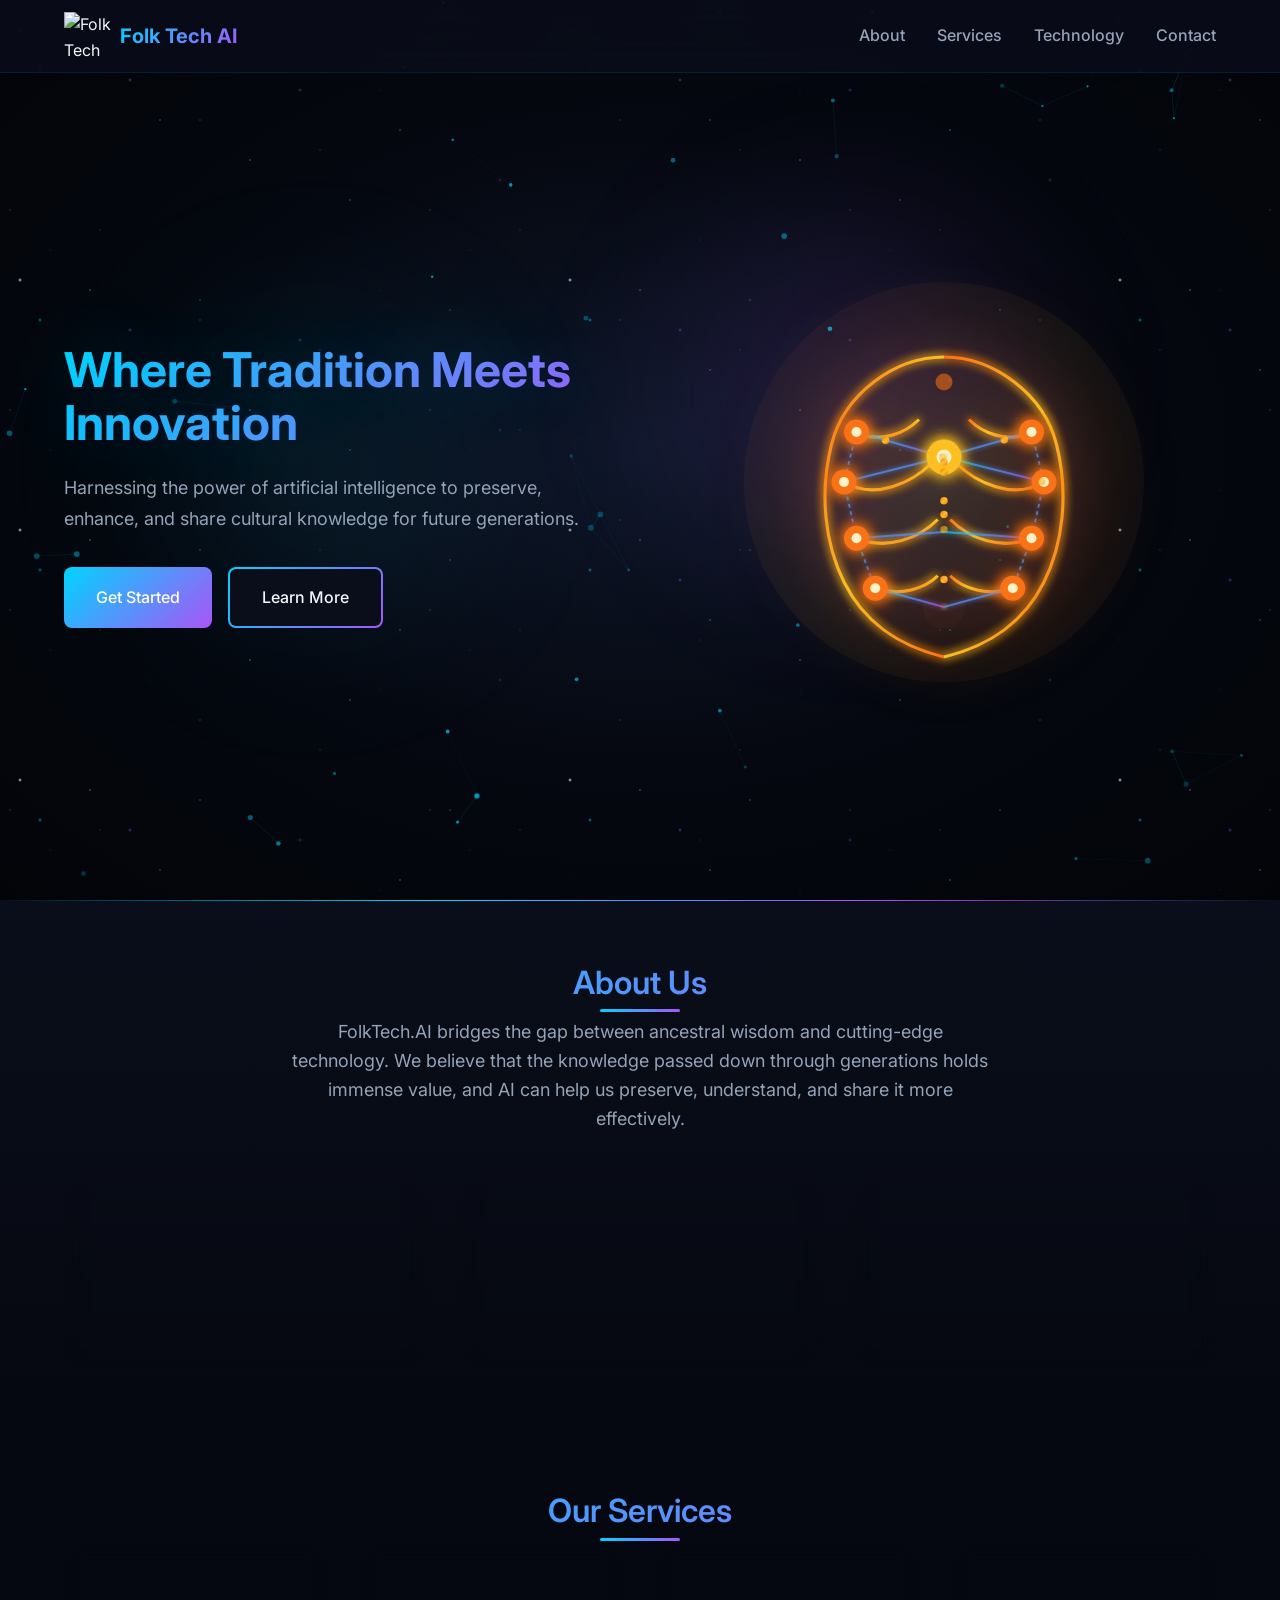
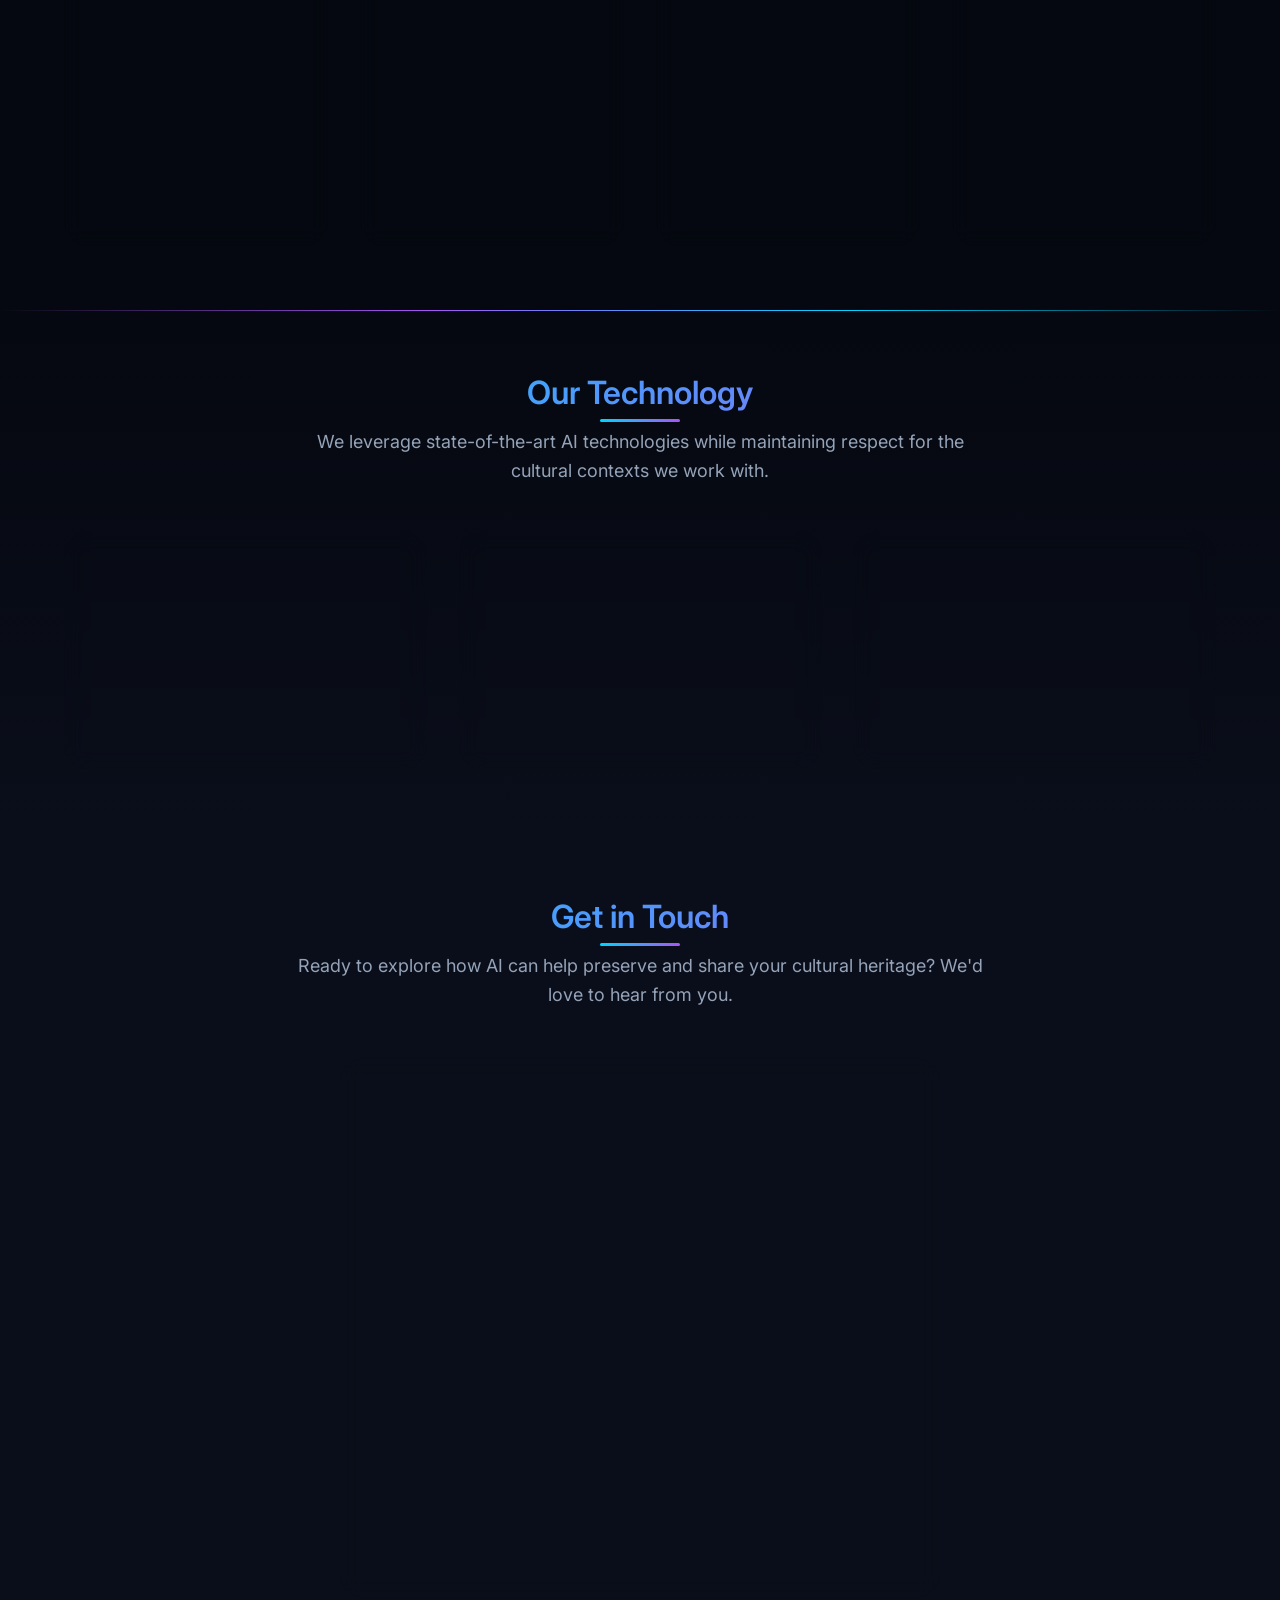
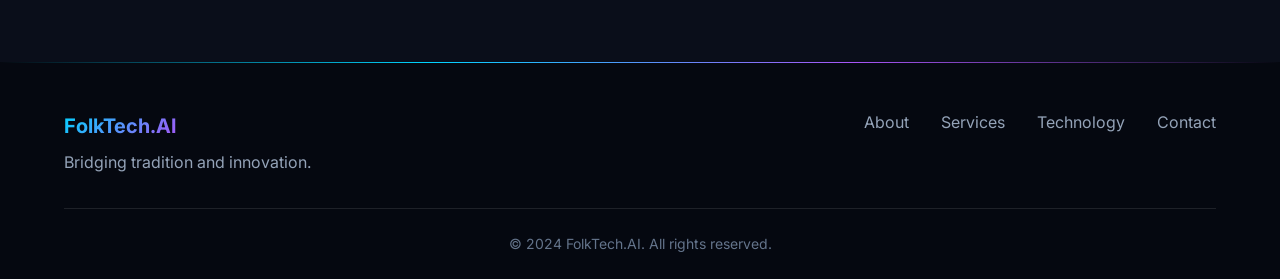
==== commit 6cf6c86b: "Add interactive 3D logo with hover effects - Added logo-container with 3D perspective (1000px) - Int" ====
--- a/index.html
+++ b/index.html
@@ -16,8 +16,10 @@
     <header class="header">
         <nav class="nav container">
             <a href="/" class="logo">
-                <img src="assets/images/logo.png" alt="FolkTech.AI Logo" class="logo-img">
-                <span class="logo-text">FolkTech.AI</span>
+                <div class="logo-container">
+                    <img src="assets/images/logo.png" alt="Folk Tech AI Logo" class="logo-img interactive-logo">
+                </div>
+                <span class="logo-text">Folk Tech AI</span>
             </a>
             <ul class="nav-links">
                 <li><a href="#about">About</a></li>
--- a/css/style.css
+++ b/css/style.css
@@ -193,10 +193,26 @@
     gap: var(--spacing-sm);
 }
 
+/* Interactive Logo Container */
+.logo-container {
+    display: inline-block;
+    perspective: 1000px;
+}
+
 .logo-img {
     width: 48px;
     height: 48px;
     object-fit: contain;
+}
+
+.interactive-logo {
+    transition: transform 0.18s cubic-bezier(.22,.61,.36,1), filter 0.3s ease;
+    will-change: transform;
+}
+
+.interactive-logo:hover {
+    filter: drop-shadow(0 0 20px rgba(0, 212, 255, 0.6))
+            drop-shadow(0 0 40px rgba(168, 85, 247, 0.4));
 }
 
 .logo-text {
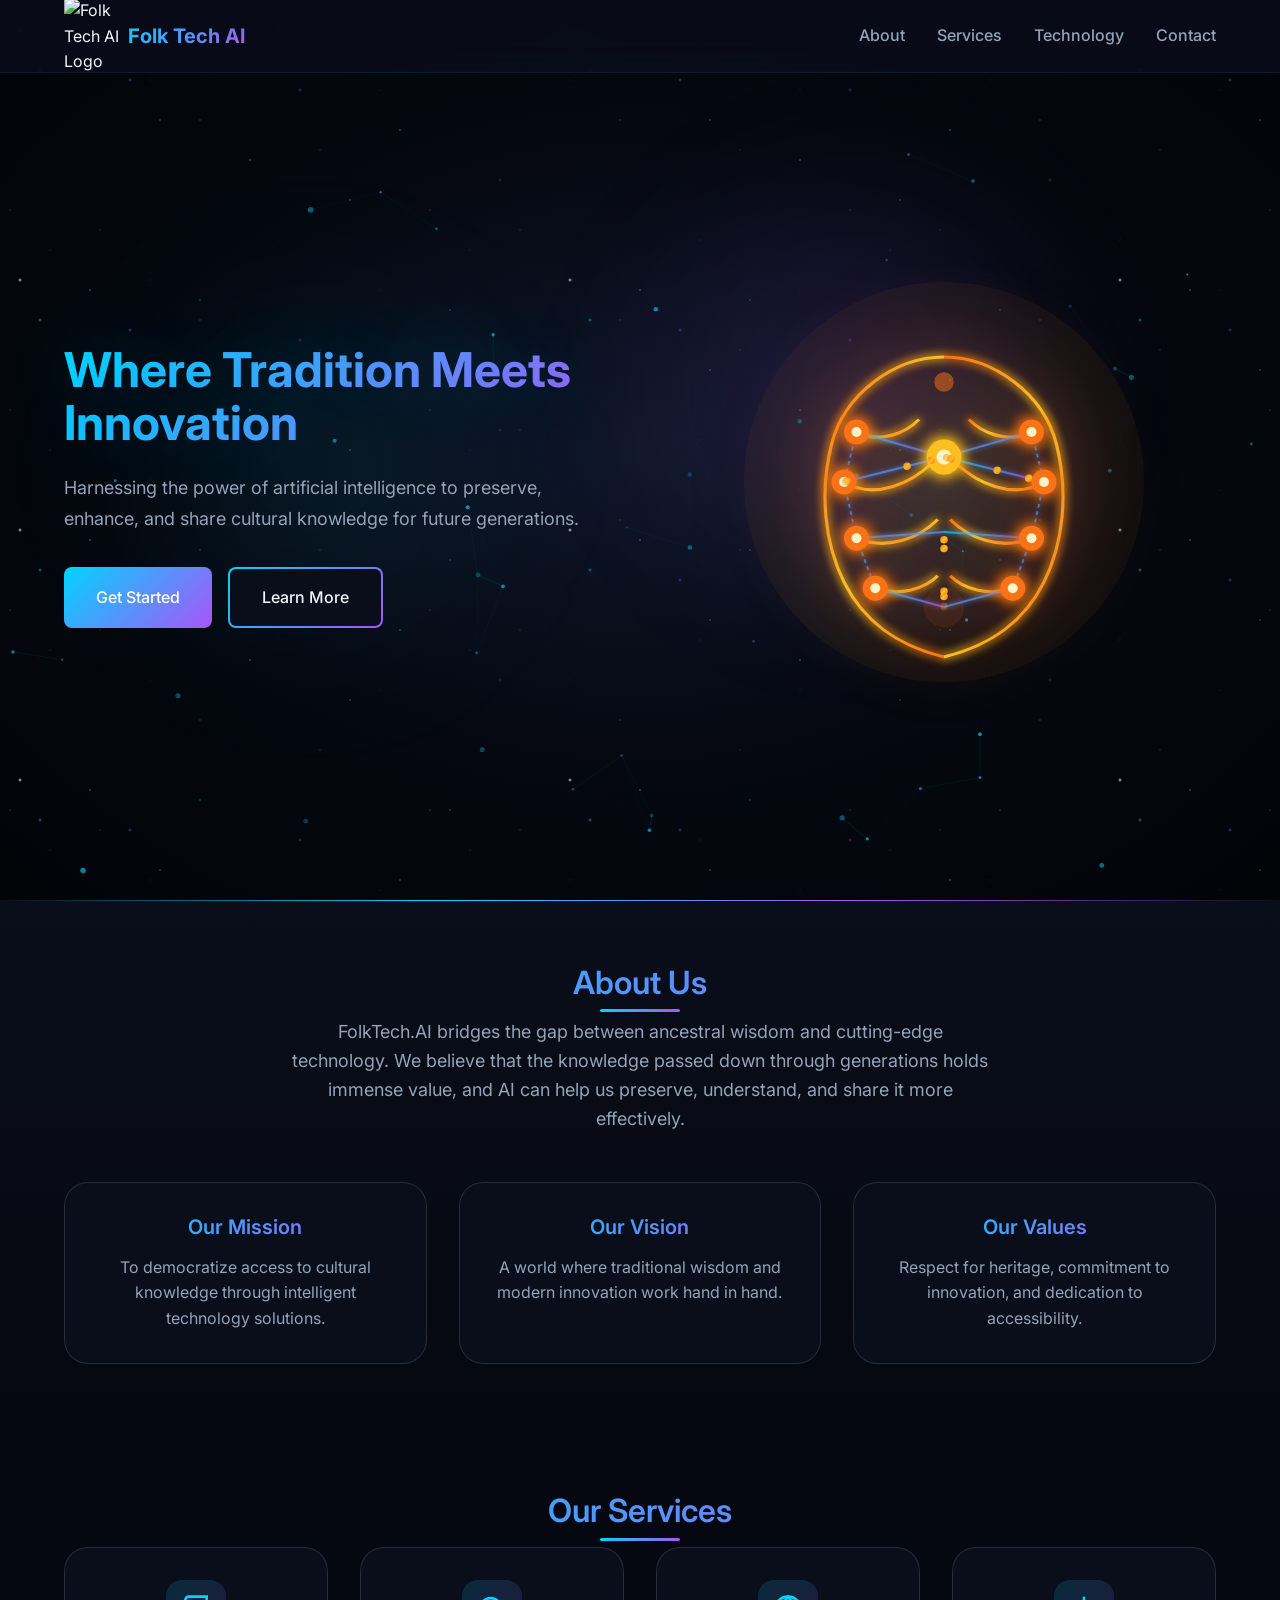
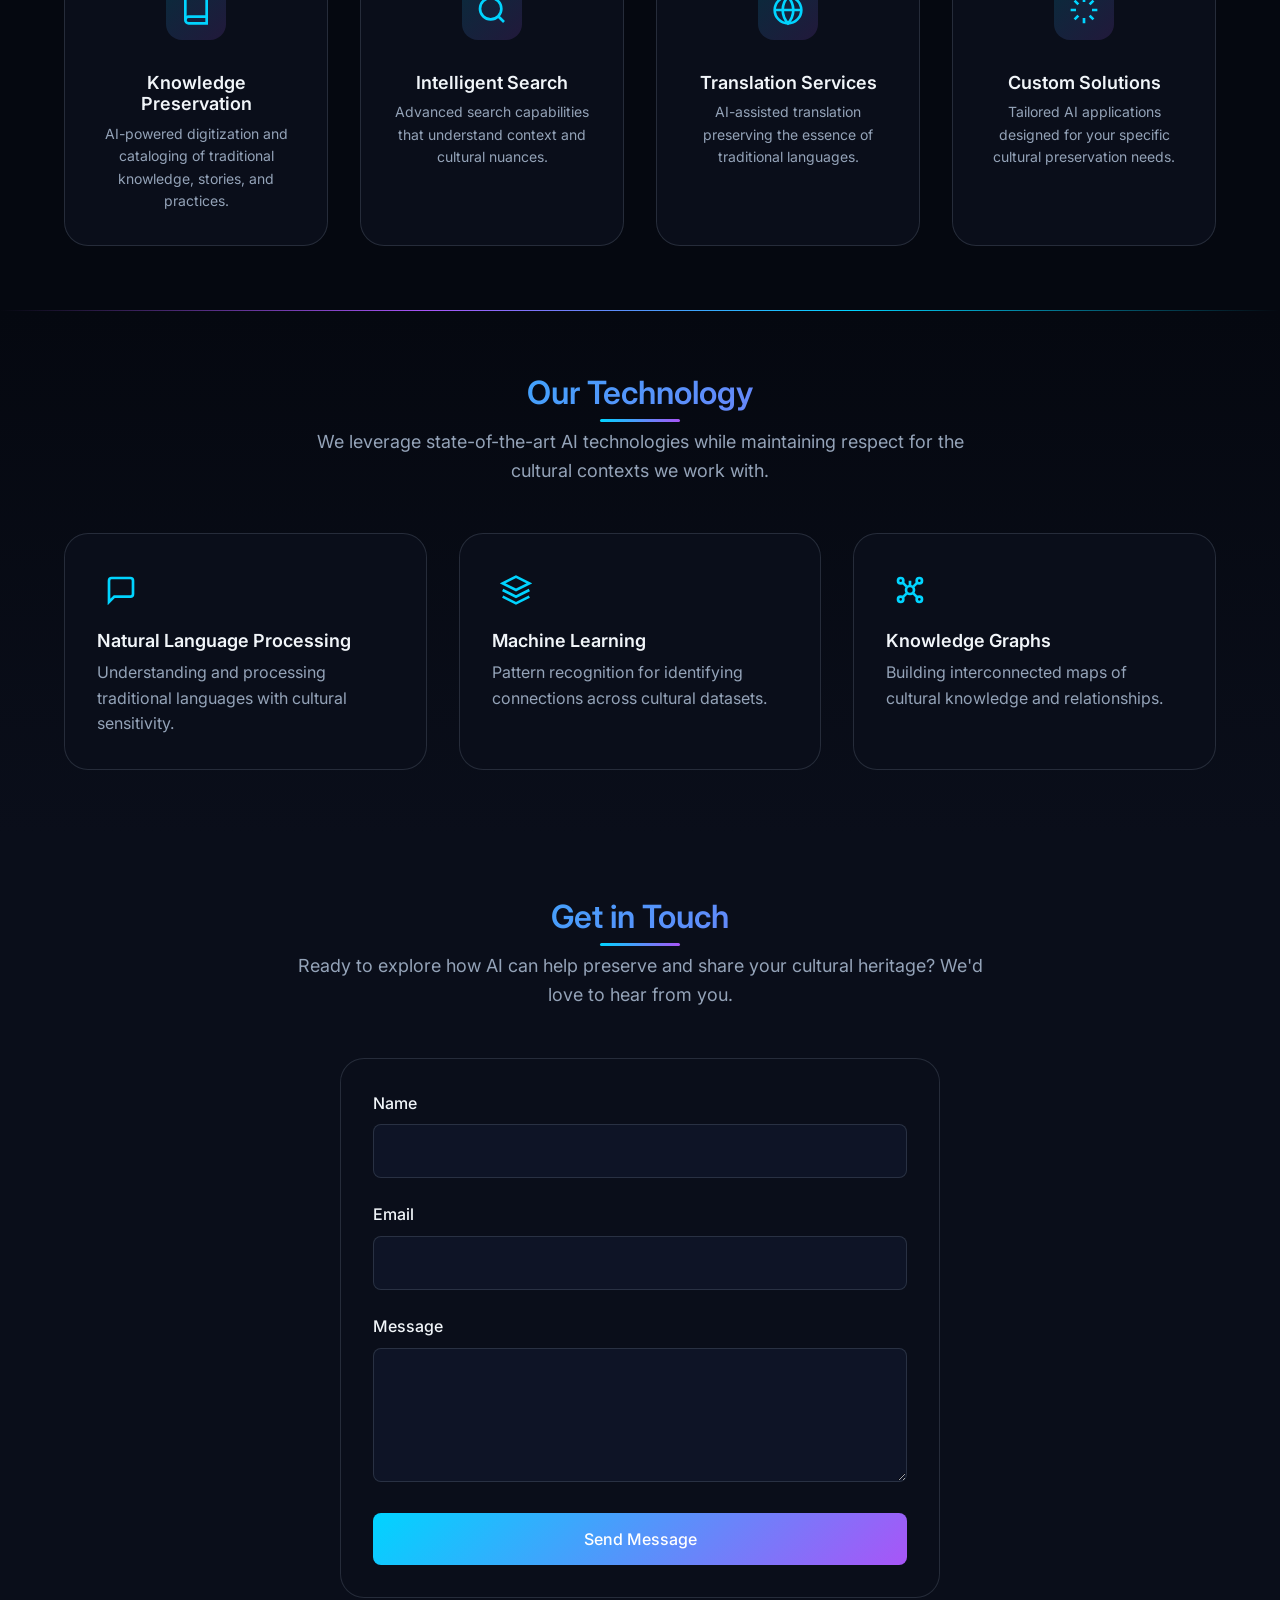
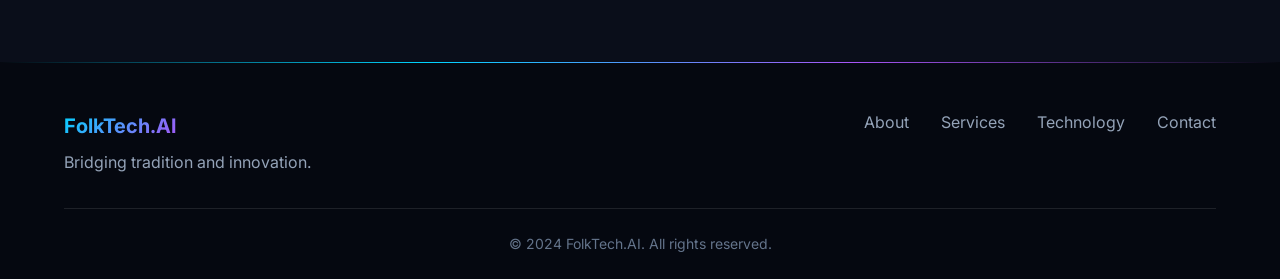
==== commit 2c072d89: "Improve interactive logo with preserve-3d and optimized settings - Changed logo-container to logo-wr" ====
--- a/index.html
+++ b/index.html
@@ -16,8 +16,8 @@
     <header class="header">
         <nav class="nav container">
             <a href="/" class="logo">
-                <div class="logo-container">
-                    <img src="assets/images/logo.png" alt="Folk Tech AI Logo" class="logo-img interactive-logo">
+                <div class="logo-wrapper">
+                    <img src="assets/images/logo.png" alt="Folk Tech AI Logo" class="interactive-logo">
                 </div>
                 <span class="logo-text">Folk Tech AI</span>
             </a>
--- a/css/style.css
+++ b/css/style.css
@@ -193,26 +193,23 @@
     gap: var(--spacing-sm);
 }
 
-/* Interactive Logo Container */
-.logo-container {
+/* Interactive Logo Wrapper */
+.logo-wrapper {
     display: inline-block;
-    perspective: 1000px;
-}
-
-.logo-img {
-    width: 48px;
-    height: 48px;
-    object-fit: contain;
+    perspective: 1200px;
 }
 
 .interactive-logo {
-    transition: transform 0.18s cubic-bezier(.22,.61,.36,1), filter 0.3s ease;
+    width: 56px;
+    height: auto;
+    transform-style: preserve-3d;
+    transition: transform 0.16s cubic-bezier(.22,.61,.36,1), filter 0.3s ease;
     will-change: transform;
 }
 
 .interactive-logo:hover {
-    filter: drop-shadow(0 0 20px rgba(0, 212, 255, 0.6))
-            drop-shadow(0 0 40px rgba(168, 85, 247, 0.4));
+    filter: drop-shadow(0 0 14px rgba(0, 200, 255, 0.45))
+            drop-shadow(0 0 22px rgba(160, 120, 255, 0.35));
 }
 
 .logo-text {
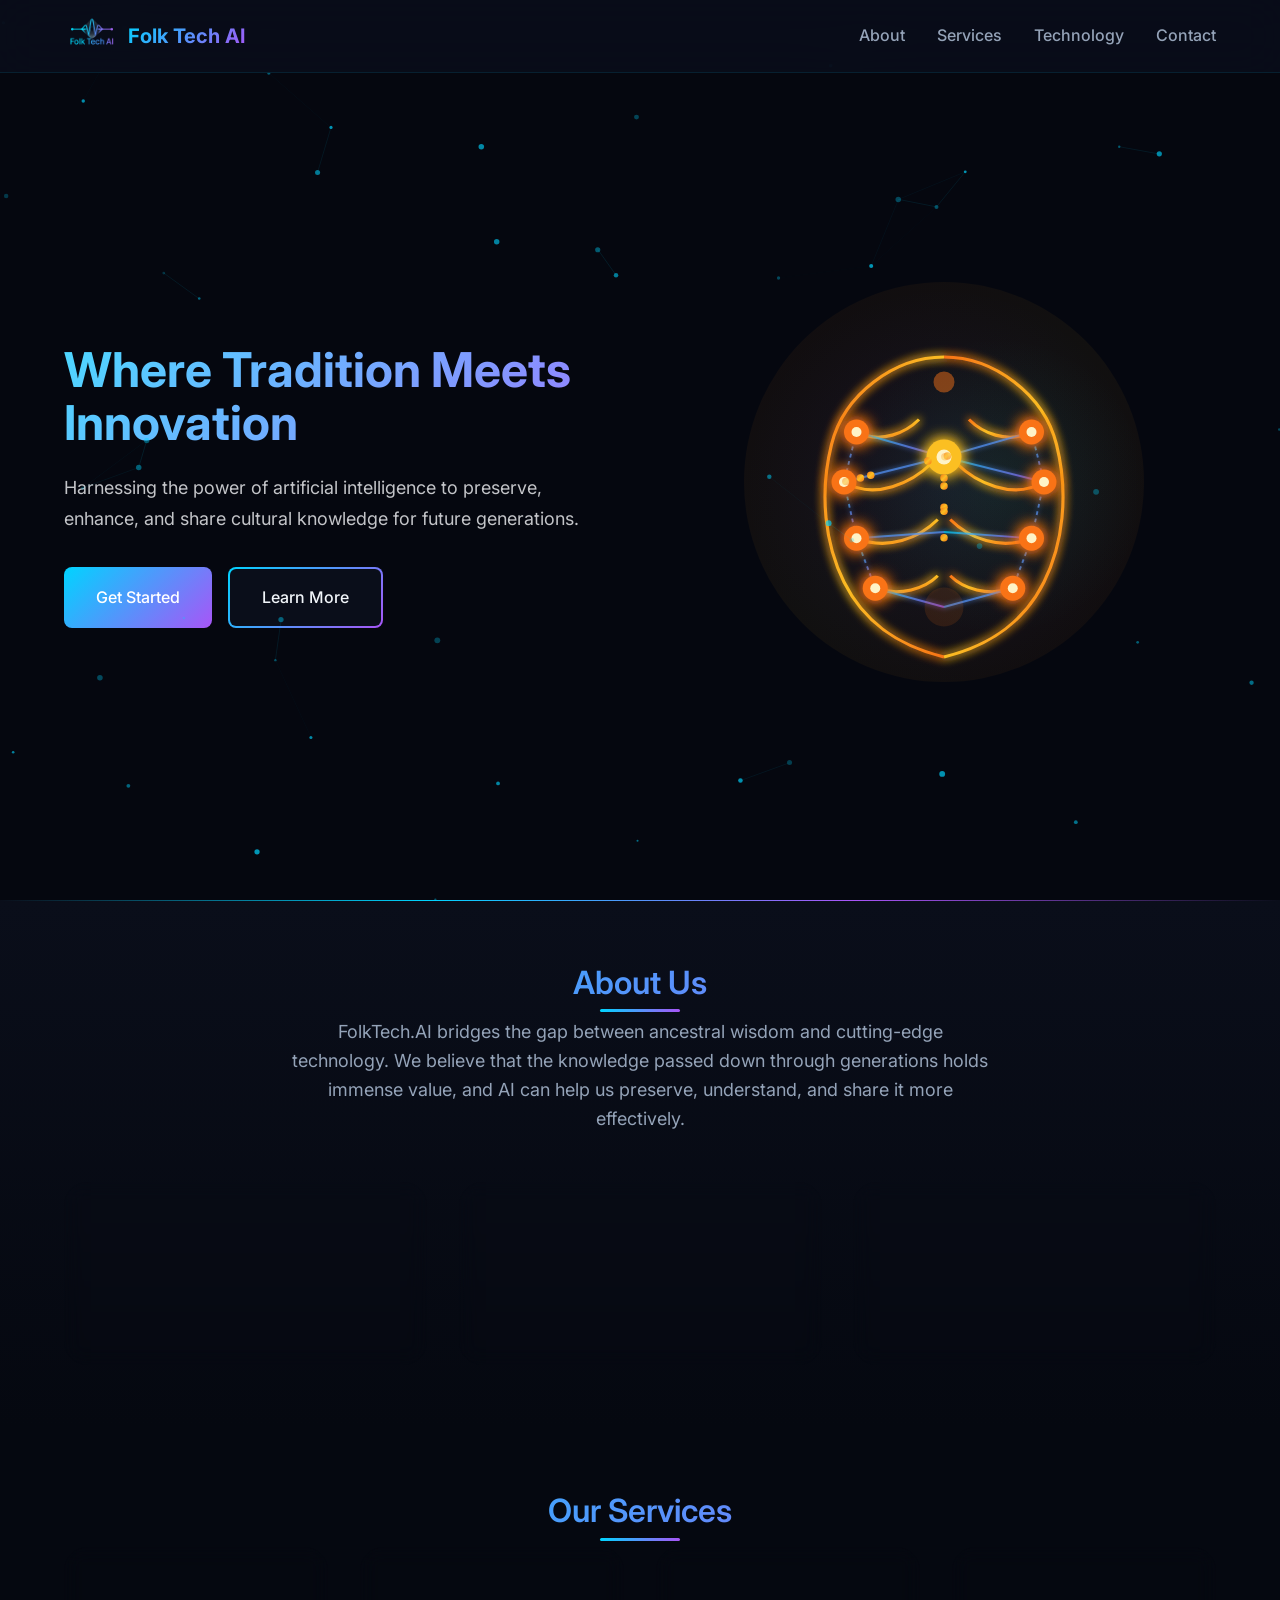
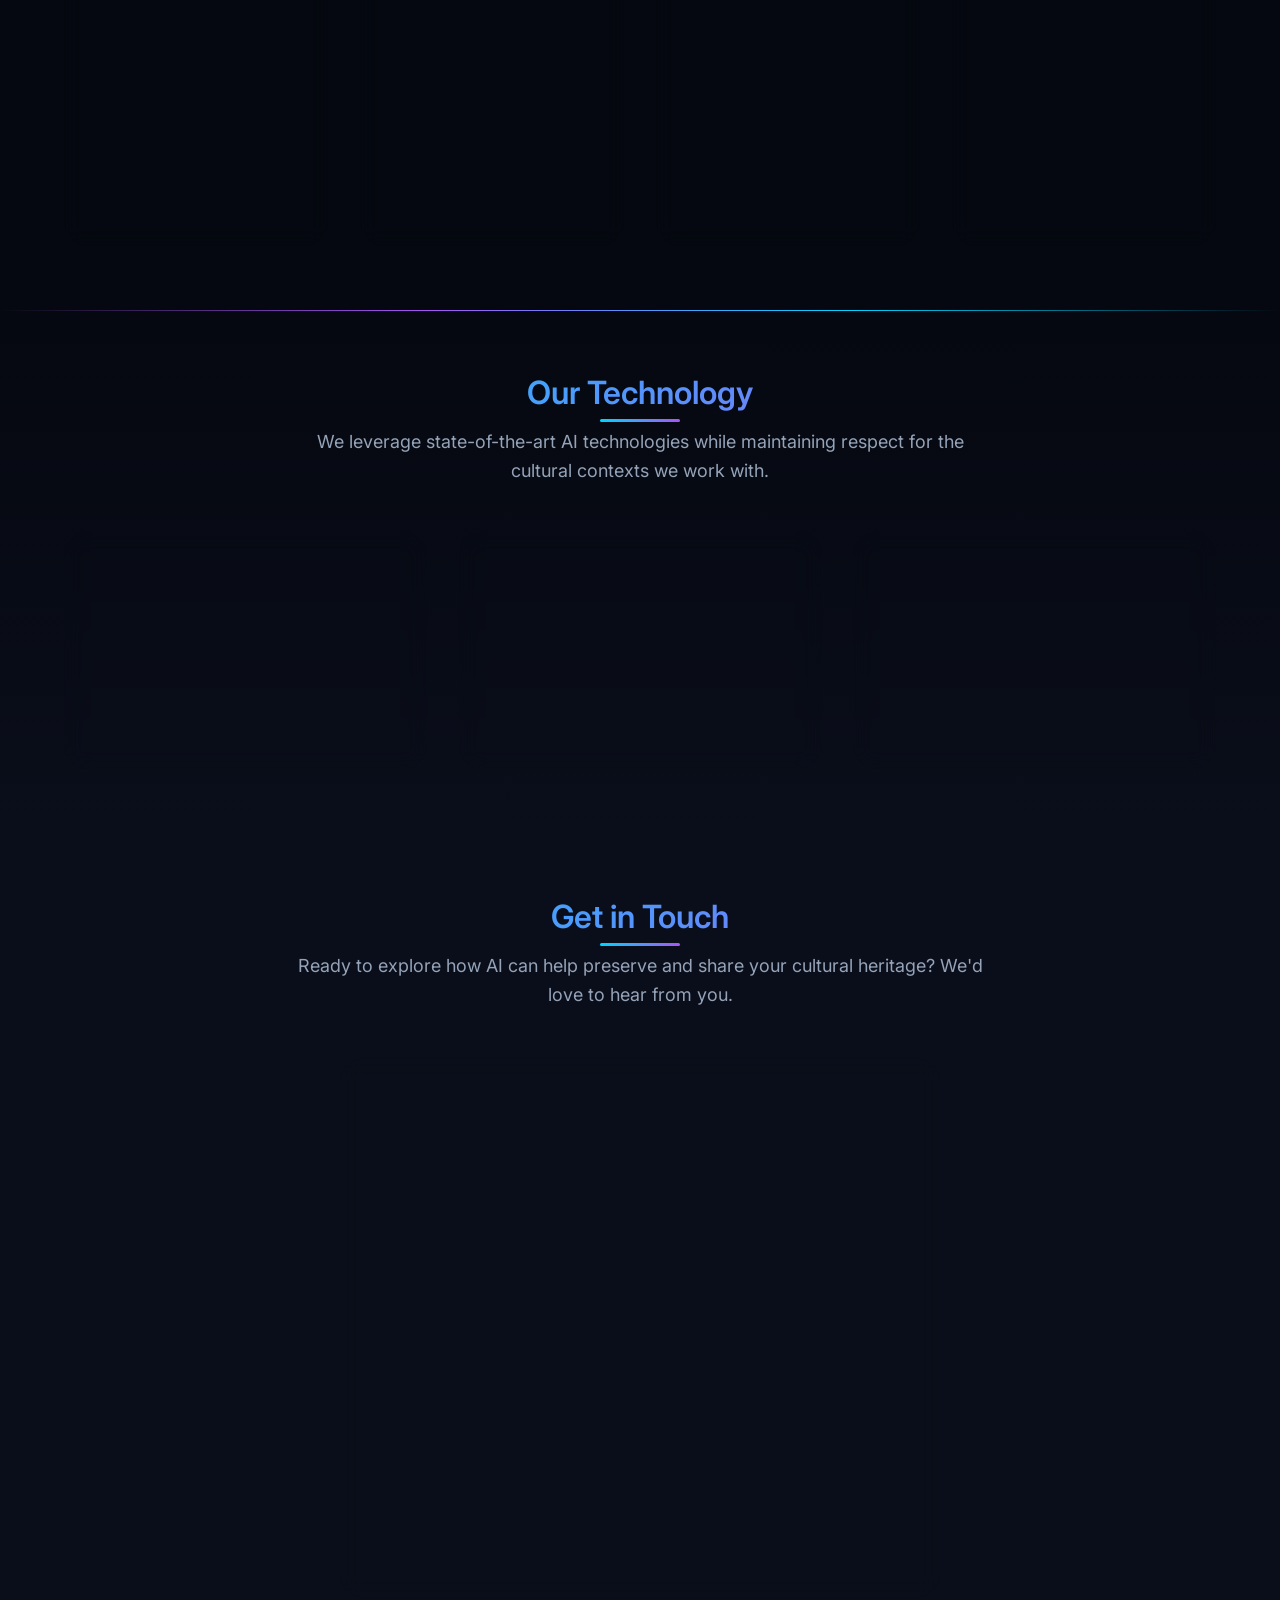
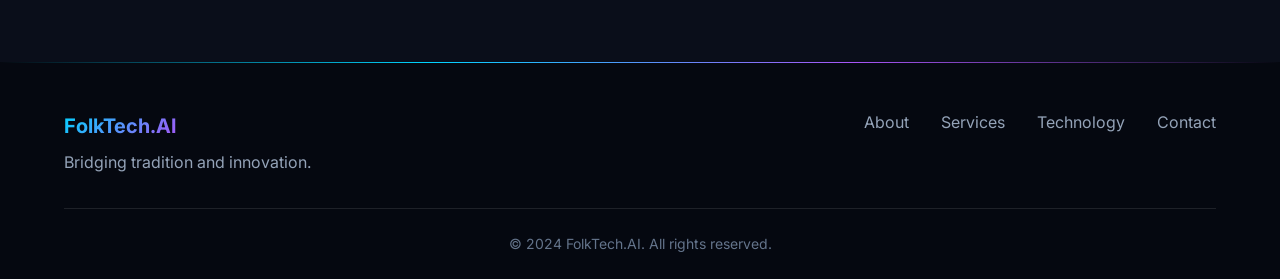
==== commit 791db237: "Add logo-based ambient background layer Introduce a fixed, low-opacity logo backdrop across the page" ====
--- a/index.html
+++ b/index.html
@@ -13,6 +13,7 @@
     <link href="https://fonts.googleapis.com/css2?family=Inter:wght@300;400;500;600;700&display=swap" rel="stylesheet">
 </head>
 <body>
+    <div class="page-background" aria-hidden="true"></div>
     <header class="header">
         <nav class="nav container">
             <a href="/" class="logo">
--- a/css/style.css
+++ b/css/style.css
@@ -94,6 +94,19 @@
     -webkit-font-smoothing: antialiased;
     -moz-osx-font-smoothing: grayscale;
     overflow-x: hidden;
+}
+
+.page-background {
+    position: fixed;
+    inset: 0;
+    background-color: var(--color-bg-darker);
+    background-image: url('../assets/images/logo.png');
+    background-repeat: no-repeat;
+    background-position: center 30%;
+    background-size: 900px auto;
+    opacity: 0.15;
+    pointer-events: none;
+    z-index: -2;
 }
 
 img {
--- a/css/hero-clean.css
+++ b/css/hero-clean.css
@@ -1,5 +1,5 @@
 /* ========================================
-   Hero Section - Dark Cosmic Theme
+   Hero Section - Clean Design
    ======================================== */
 
 .hero {
@@ -7,117 +7,23 @@
     min-height: 100vh;
     display: flex;
     align-items: center;
-    padding-top: 72px;
+    padding-top: 72px; /* Header height */
     overflow: hidden;
-    background: radial-gradient(ellipse at center, #0F172A 0%, #050810 50%, #020408 100%);
+    color: #F8FAFC;
+    background-color: #05070f;
 }
 
-/* Starfield Background */
-.hero::before {
-    content: '';
-    position: absolute;
-    top: 0;
-    left: 0;
-    right: 0;
-    bottom: 0;
-    background-image:
-        radial-gradient(2px 2px at 20px 30px, rgba(255,255,255,0.8), transparent),
-        radial-gradient(2px 2px at 40px 70px, rgba(0,212,255,0.6), transparent),
-        radial-gradient(1px 1px at 90px 40px, rgba(255,255,255,0.6), transparent),
-        radial-gradient(2px 2px at 130px 80px, rgba(168,85,247,0.5), transparent),
-        radial-gradient(1px 1px at 160px 120px, rgba(255,255,255,0.5), transparent),
-        radial-gradient(1.5px 1.5px at 200px 50px, rgba(0,212,255,0.4), transparent),
-        radial-gradient(1px 1px at 250px 160px, rgba(255,255,255,0.6), transparent),
-        radial-gradient(2px 2px at 300px 90px, rgba(168,85,247,0.4), transparent),
-        radial-gradient(1px 1px at 350px 200px, rgba(255,255,255,0.5), transparent),
-        radial-gradient(1.5px 1.5px at 400px 130px, rgba(0,212,255,0.5), transparent),
-        radial-gradient(1px 1px at 450px 60px, rgba(255,255,255,0.4), transparent),
-        radial-gradient(2px 2px at 500px 180px, rgba(168,85,247,0.3), transparent);
-    background-repeat: repeat;
-    background-size: 550px 250px;
-    animation: twinkle 8s ease-in-out infinite alternate;
-    z-index: 0;
-}
-
-/* Secondary starfield layer */
-.hero::after {
-    content: '';
-    position: absolute;
-    top: 0;
-    left: 0;
-    right: 0;
-    bottom: 0;
-    background-image:
-        radial-gradient(1px 1px at 10px 10px, rgba(255,255,255,0.3), transparent),
-        radial-gradient(1px 1px at 50px 50px, rgba(0,212,255,0.2), transparent),
-        radial-gradient(1px 1px at 100px 30px, rgba(255,255,255,0.2), transparent),
-        radial-gradient(1px 1px at 150px 80px, rgba(168,85,247,0.2), transparent),
-        radial-gradient(1px 1px at 200px 120px, rgba(255,255,255,0.3), transparent),
-        radial-gradient(1px 1px at 280px 40px, rgba(0,212,255,0.2), transparent),
-        radial-gradient(1px 1px at 320px 150px, rgba(255,255,255,0.2), transparent),
-        radial-gradient(1px 1px at 380px 90px, rgba(168,85,247,0.2), transparent);
-    background-repeat: repeat;
-    background-size: 420px 200px;
-    animation: twinkle 12s ease-in-out infinite alternate-reverse;
-    z-index: 0;
-}
-
-@keyframes twinkle {
-    0% { opacity: 0.7; }
-    100% { opacity: 1; }
-}
-
-/* Cosmic nebula glow */
 .hero-bg {
-    position: absolute;
-    top: 0;
-    left: 0;
-    right: 0;
-    bottom: 0;
-    z-index: 1;
-    pointer-events: none;
-}
-
-.hero-bg::before {
-    content: '';
-    position: absolute;
-    top: 10%;
-    right: 10%;
-    width: 600px;
-    height: 600px;
-    background: radial-gradient(circle, rgba(168, 85, 247, 0.15) 0%, transparent 60%);
-    filter: blur(60px);
-}
-
-.hero-bg::after {
-    content: '';
-    position: absolute;
-    bottom: 20%;
-    left: 5%;
-    width: 500px;
-    height: 500px;
-    background: radial-gradient(circle, rgba(0, 212, 255, 0.1) 0%, transparent 60%);
-    filter: blur(80px);
-}
-
-/* Particle canvas */
-.particle-canvas {
-    position: absolute;
-    top: 0;
-    left: 0;
-    width: 100%;
-    height: 100%;
-    z-index: 2;
-    pointer-events: none;
+    display: none;
 }
 
 .hero-content {
-    position: relative;
     display: grid;
     grid-template-columns: 1fr 1fr;
     gap: var(--spacing-3xl);
     align-items: center;
-    z-index: 10;
+    position: relative;
+    z-index: 1;
 }
 
 .hero-text {
@@ -129,16 +35,16 @@
     font-weight: 700;
     line-height: 1.1;
     margin-bottom: var(--spacing-lg);
-    background: linear-gradient(135deg, var(--color-cyan) 0%, var(--color-purple) 100%);
+    color: #E2E8F0;
+    background: linear-gradient(135deg, #4DD7FF 0%, #9A7BFF 100%);
     -webkit-background-clip: text;
     -webkit-text-fill-color: transparent;
     background-clip: text;
-    text-shadow: 0 0 80px rgba(0, 212, 255, 0.3);
 }
 
 .hero-subtitle {
     font-size: var(--font-size-lg);
-    color: var(--color-text-light);
+    color: rgba(248, 250, 252, 0.78);
     margin-bottom: var(--spacing-xl);
     line-height: 1.7;
 }
@@ -166,68 +72,48 @@
     width: 100%;
     max-width: 500px;
     height: auto;
-    filter: drop-shadow(0 0 30px rgba(249, 115, 22, 0.3));
+    animation: float 6s ease-in-out infinite;
 }
 
-/* Decorative glow rings */
+@keyframes float {
+    0%, 100% {
+        transform: translateY(0);
+    }
+    50% {
+        transform: translateY(-20px);
+    }
+}
+
+/* Decorative Elements */
 .hero-visual::before {
     content: '';
     position: absolute;
-    width: 450px;
-    height: 450px;
+    width: 400px;
+    height: 400px;
     border-radius: 50%;
     background: radial-gradient(
         circle,
-        rgba(249, 115, 22, 0.08) 0%,
-        rgba(249, 115, 22, 0.03) 40%,
+        rgba(79, 70, 229, 0.1) 0%,
         transparent 70%
     );
     z-index: -1;
-    animation: pulseGlow 4s ease-in-out infinite;
 }
 
 .hero-visual::after {
     content: '';
     position: absolute;
-    width: 350px;
-    height: 350px;
+    width: 300px;
+    height: 300px;
     border-radius: 50%;
     background: radial-gradient(
         circle,
-        rgba(0, 212, 255, 0.06) 0%,
-        rgba(168, 85, 247, 0.04) 50%,
+        rgba(16, 185, 129, 0.1) 0%,
         transparent 70%
     );
+    top: 50%;
+    left: 60%;
+    transform: translate(-50%, -50%);
     z-index: -1;
-    animation: pulseGlow 4s ease-in-out infinite 2s;
-}
-
-@keyframes pulseGlow {
-    0%, 100% {
-        transform: scale(1);
-        opacity: 0.8;
-    }
-    50% {
-        transform: scale(1.1);
-        opacity: 1;
-    }
-}
-
-/* Floating animation for brain */
-@keyframes float {
-    0%, 100% {
-        transform: translateY(0) rotate(0deg);
-    }
-    25% {
-        transform: translateY(-15px) rotate(1deg);
-    }
-    75% {
-        transform: translateY(-8px) rotate(-1deg);
-    }
-}
-
-.brain-container {
-    animation: float 6s ease-in-out infinite;
 }
 
 /* Responsive Adjustments */
@@ -248,21 +134,11 @@
     }
 
     .hero-illustration {
-        max-width: 400px;
+        max-width: 350px;
     }
 
     .hero-cta {
         justify-content: center;
-    }
-
-    .hero-visual::before {
-        width: 350px;
-        height: 350px;
-    }
-
-    .hero-visual::after {
-        width: 280px;
-        height: 280px;
     }
 }
 
@@ -278,12 +154,7 @@
     }
 
     .hero-illustration {
-        max-width: 320px;
-    }
-
-    .hero-visual::before,
-    .hero-visual::after {
-        display: none;
+        max-width: 280px;
     }
 }
 
@@ -297,6 +168,6 @@
     }
 
     .hero-illustration {
-        max-width: 260px;
+        max-width: 220px;
     }
 }
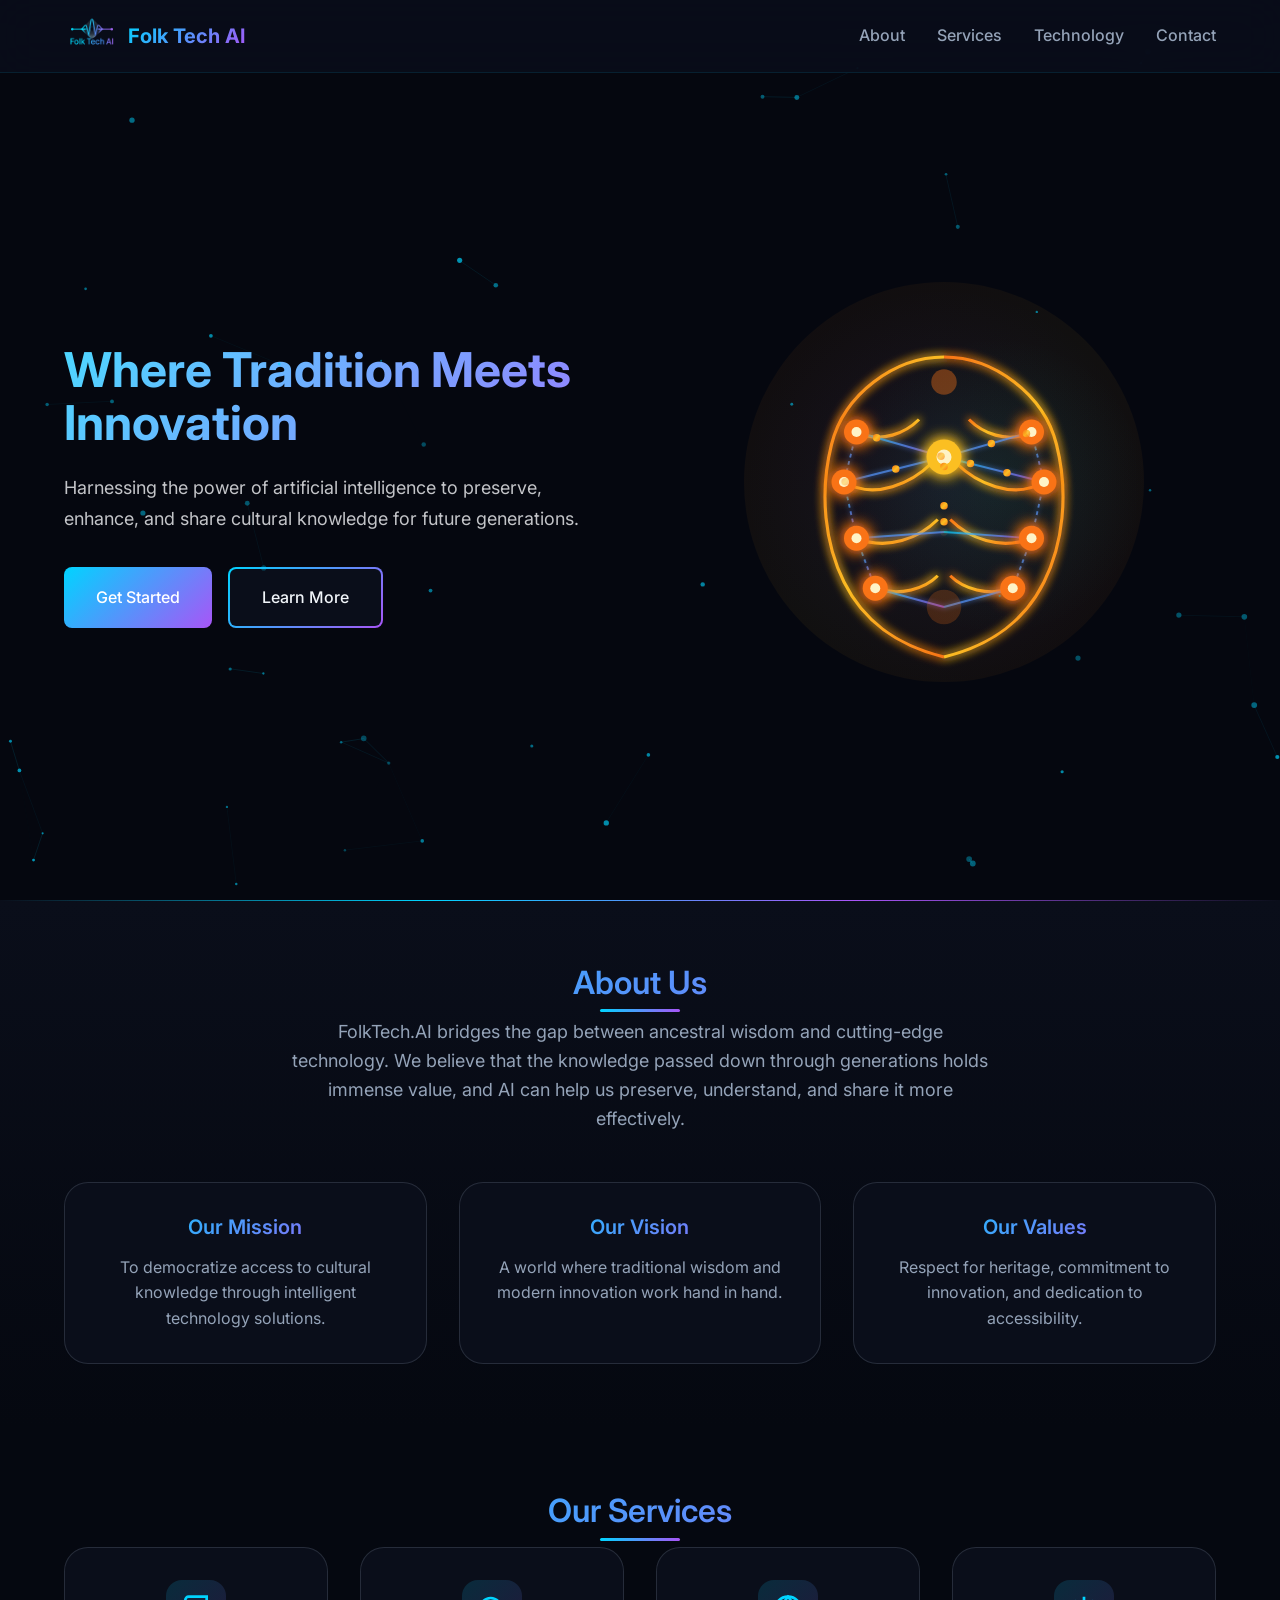
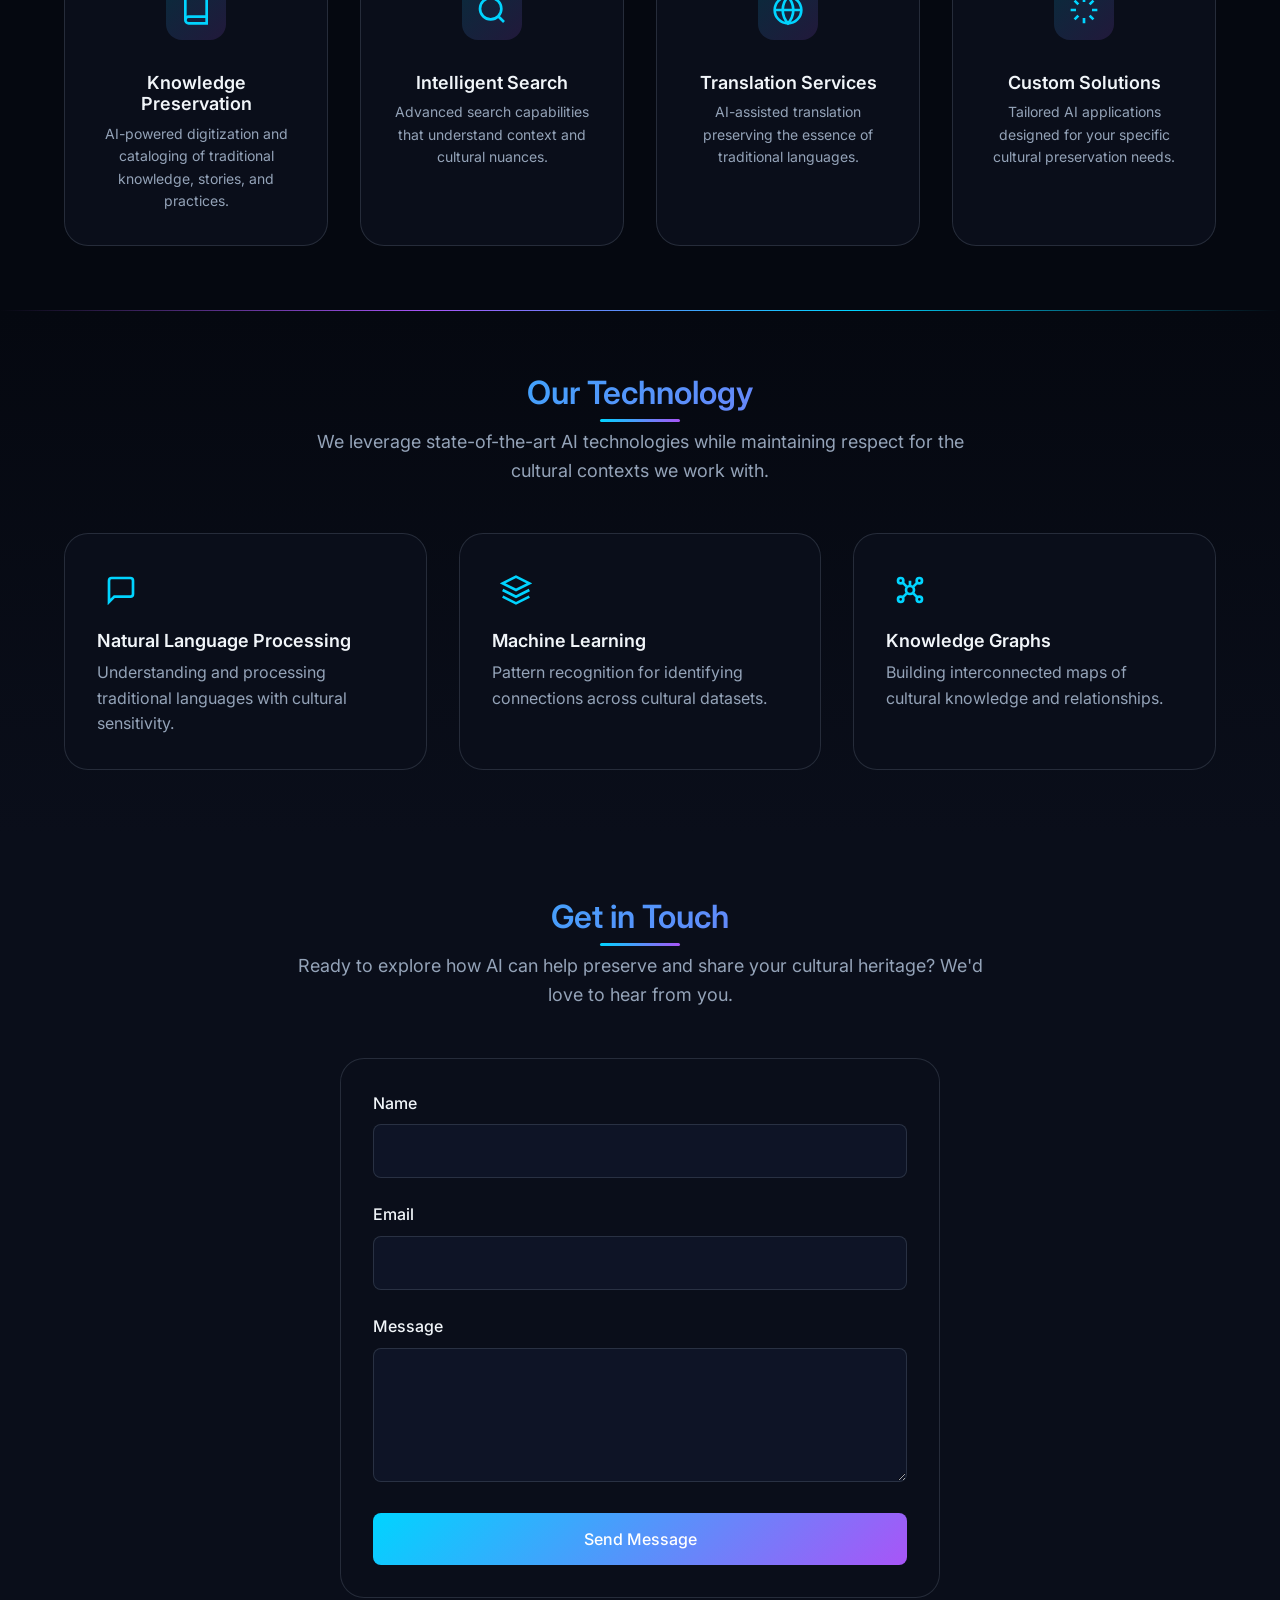
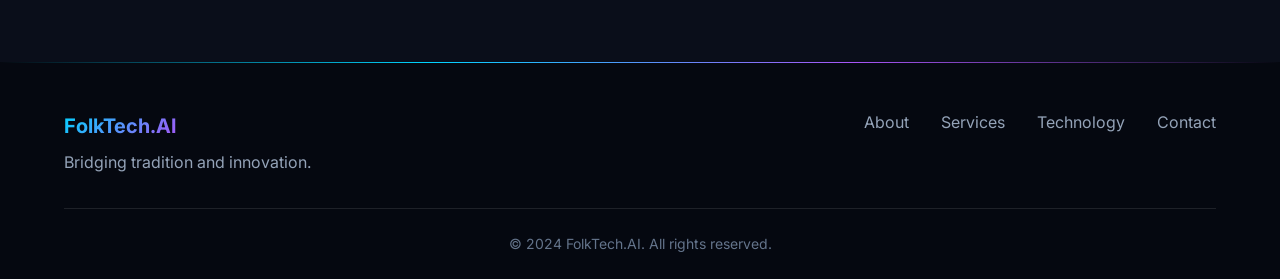
==== commit e7804495: "Use absolute asset paths for subpath deploys Ensure the background and logo resolve correctly when t" ====
--- a/index.html
+++ b/index.html
@@ -18,7 +18,7 @@
         <nav class="nav container">
             <a href="/" class="logo">
                 <div class="logo-wrapper">
-                    <img src="assets/images/logo.png" alt="Folk Tech AI Logo" class="interactive-logo">
+                    <img src="/assets/images/logo.png" alt="Folk Tech AI Logo" class="interactive-logo">
                 </div>
                 <span class="logo-text">Folk Tech AI</span>
             </a>
--- a/css/style.css
+++ b/css/style.css
@@ -100,13 +100,20 @@
     position: fixed;
     inset: 0;
     background-color: var(--color-bg-darker);
-    background-image: url('../assets/images/logo.png');
-    background-repeat: no-repeat;
-    background-position: center 30%;
-    background-size: 900px auto;
-    opacity: 0.15;
     pointer-events: none;
     z-index: -2;
+}
+
+.page-background::before {
+    content: '';
+    position: absolute;
+    inset: 0;
+    background-image: url('/assets/images/hero-bg.png');
+    background-repeat: no-repeat;
+    background-position: center;
+    background-size: cover;
+    opacity: 0.3;
+    filter: none;
 }
 
 img {
